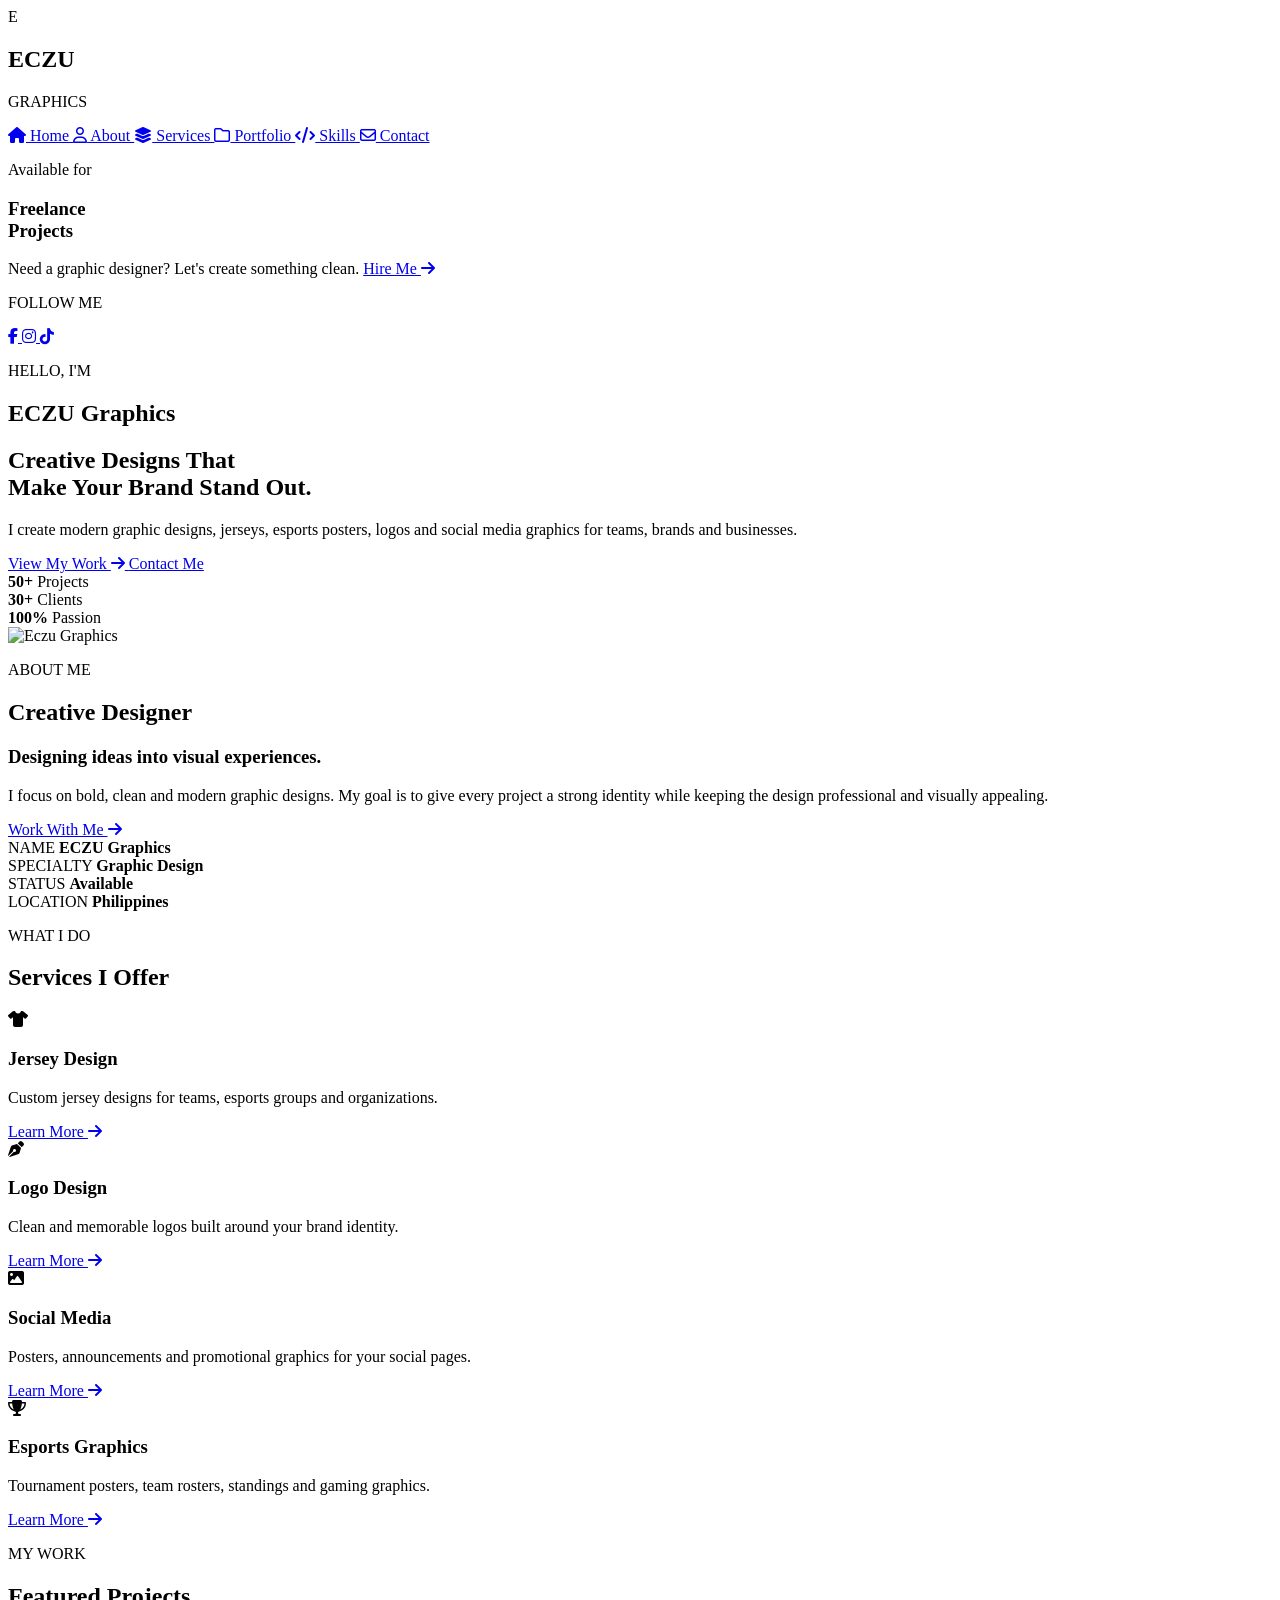
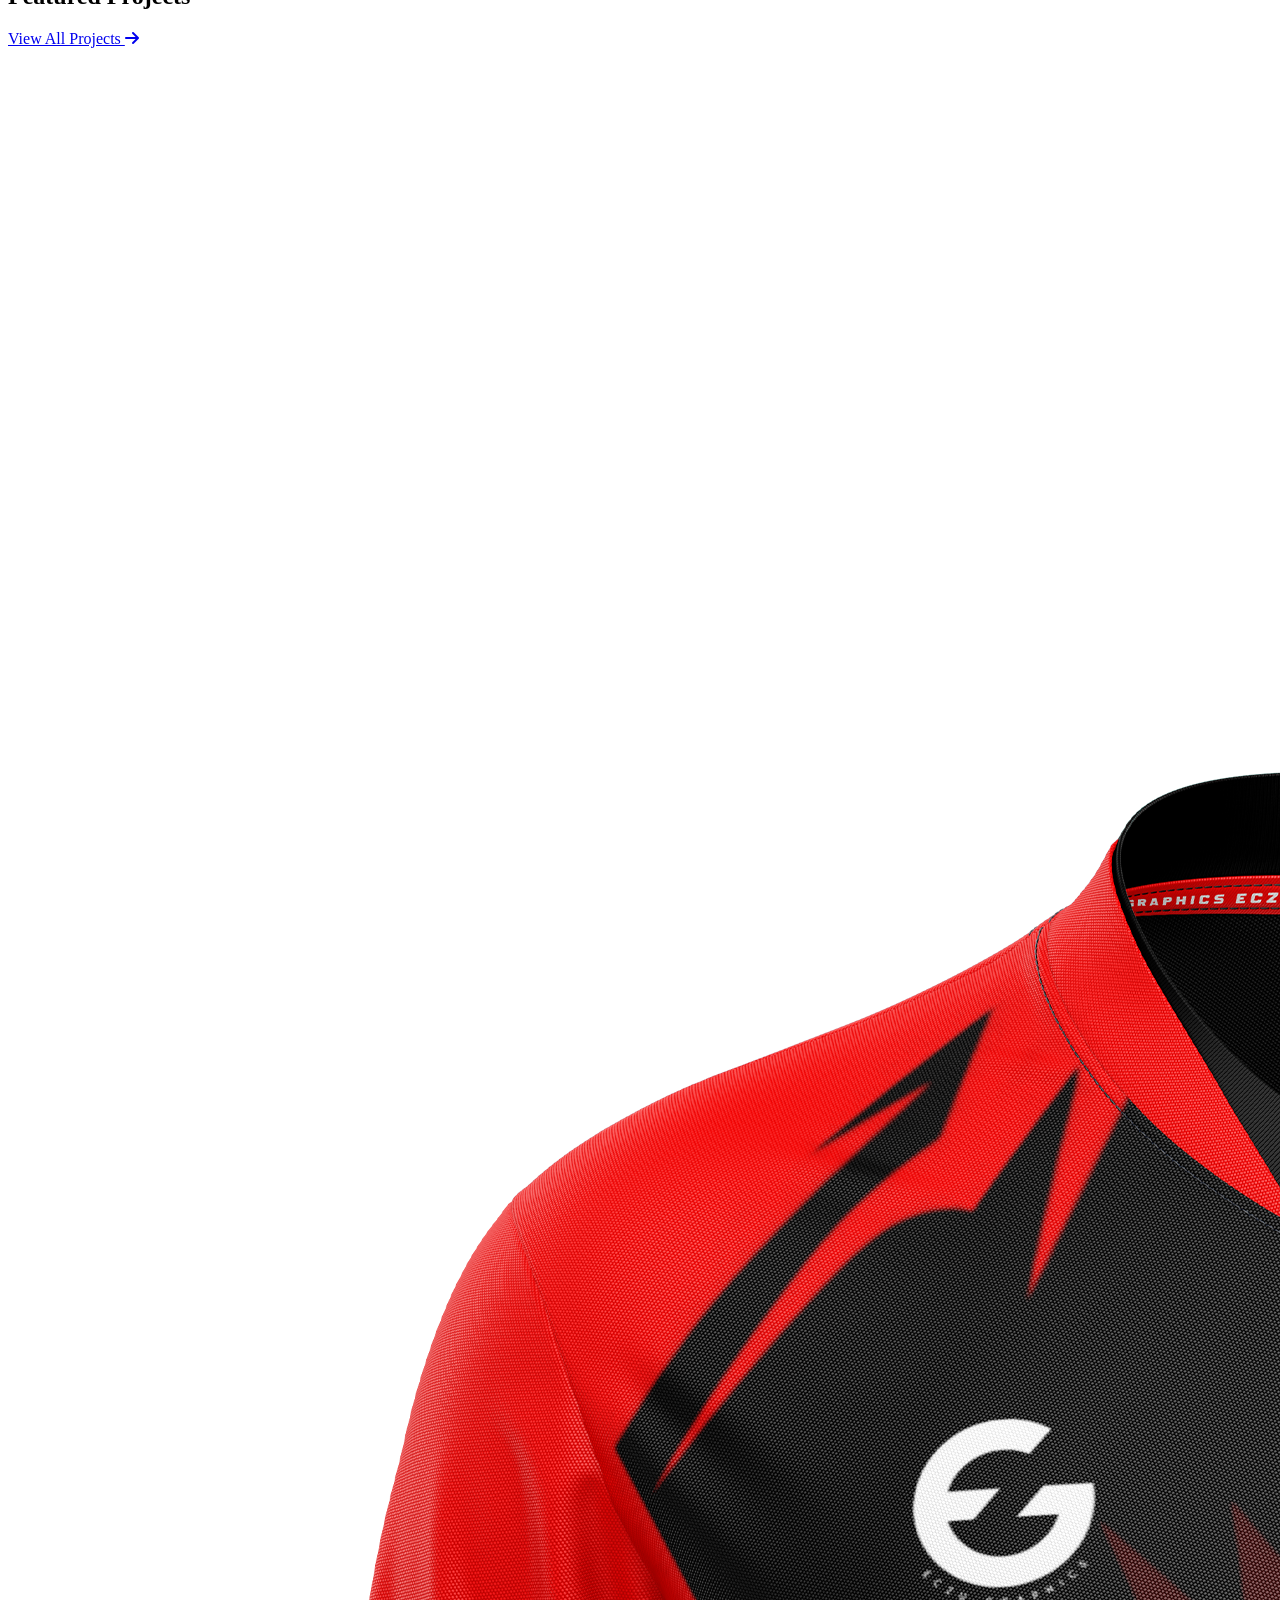
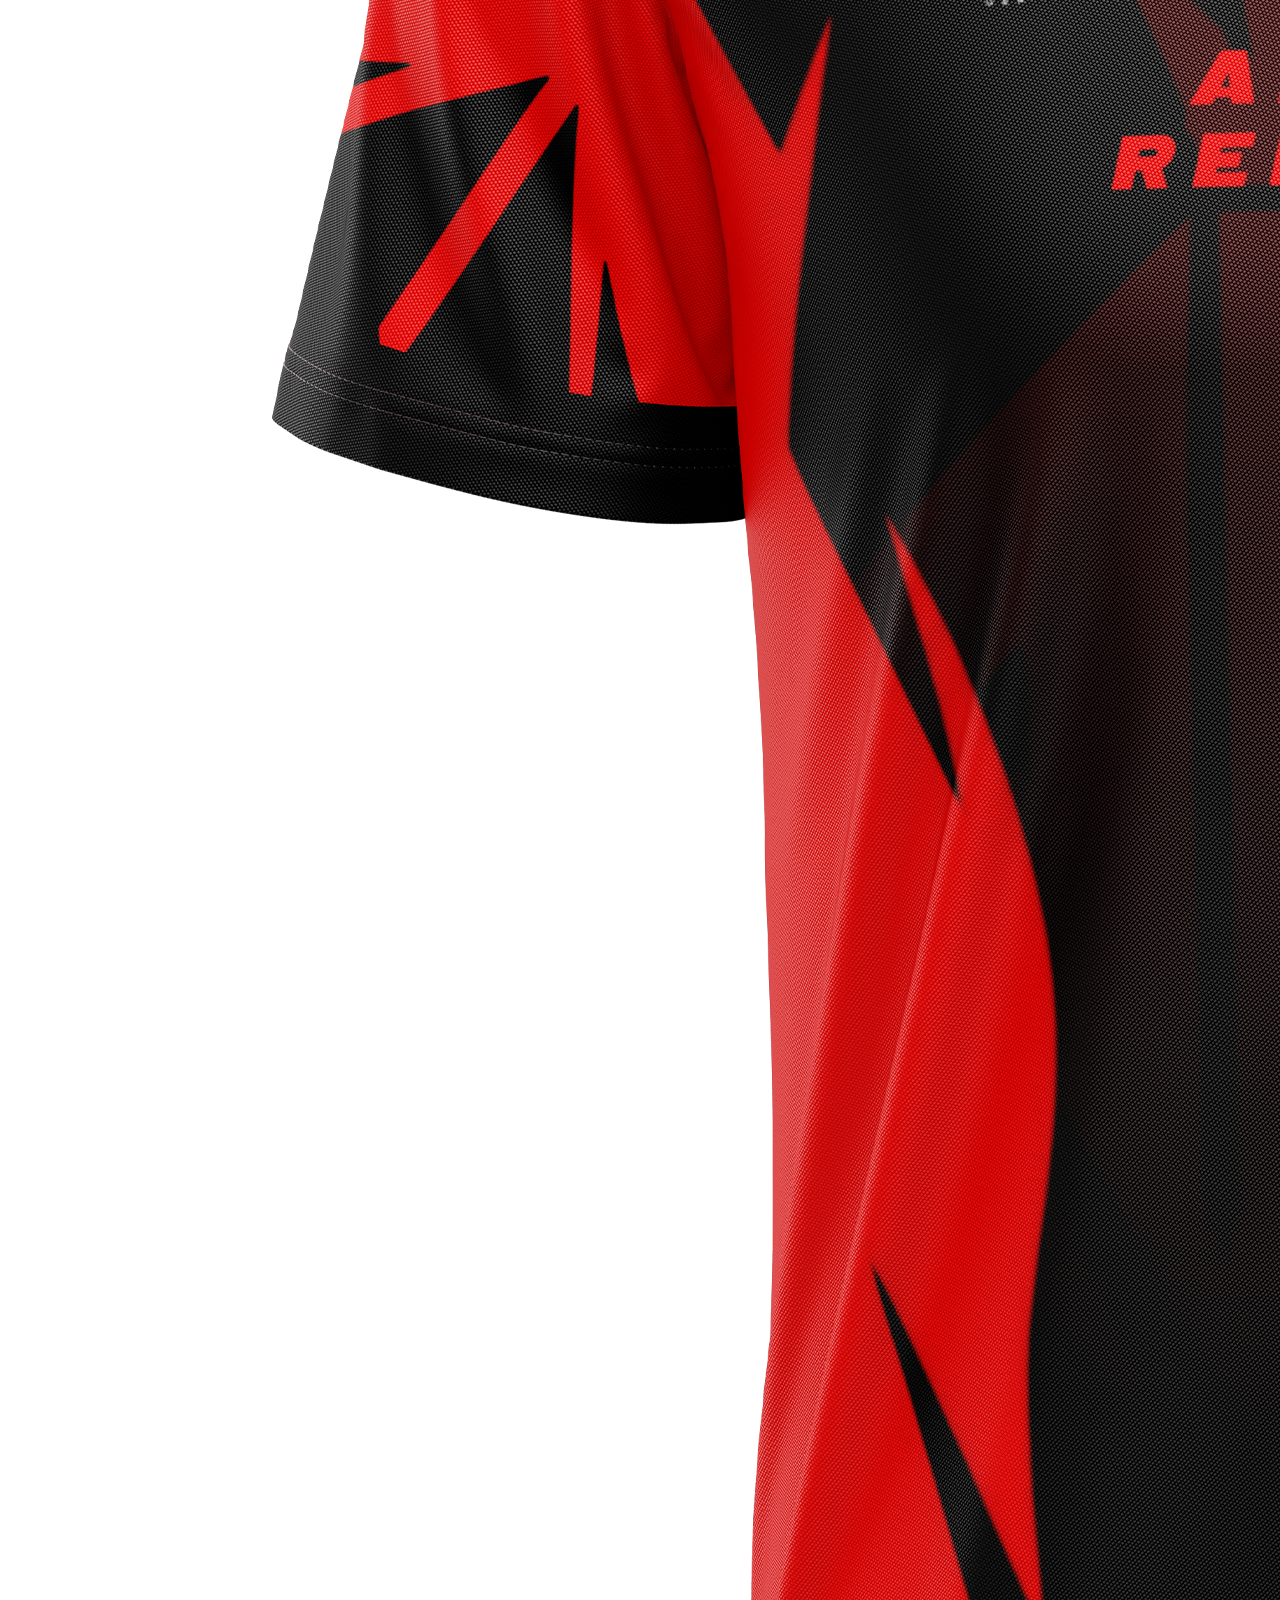
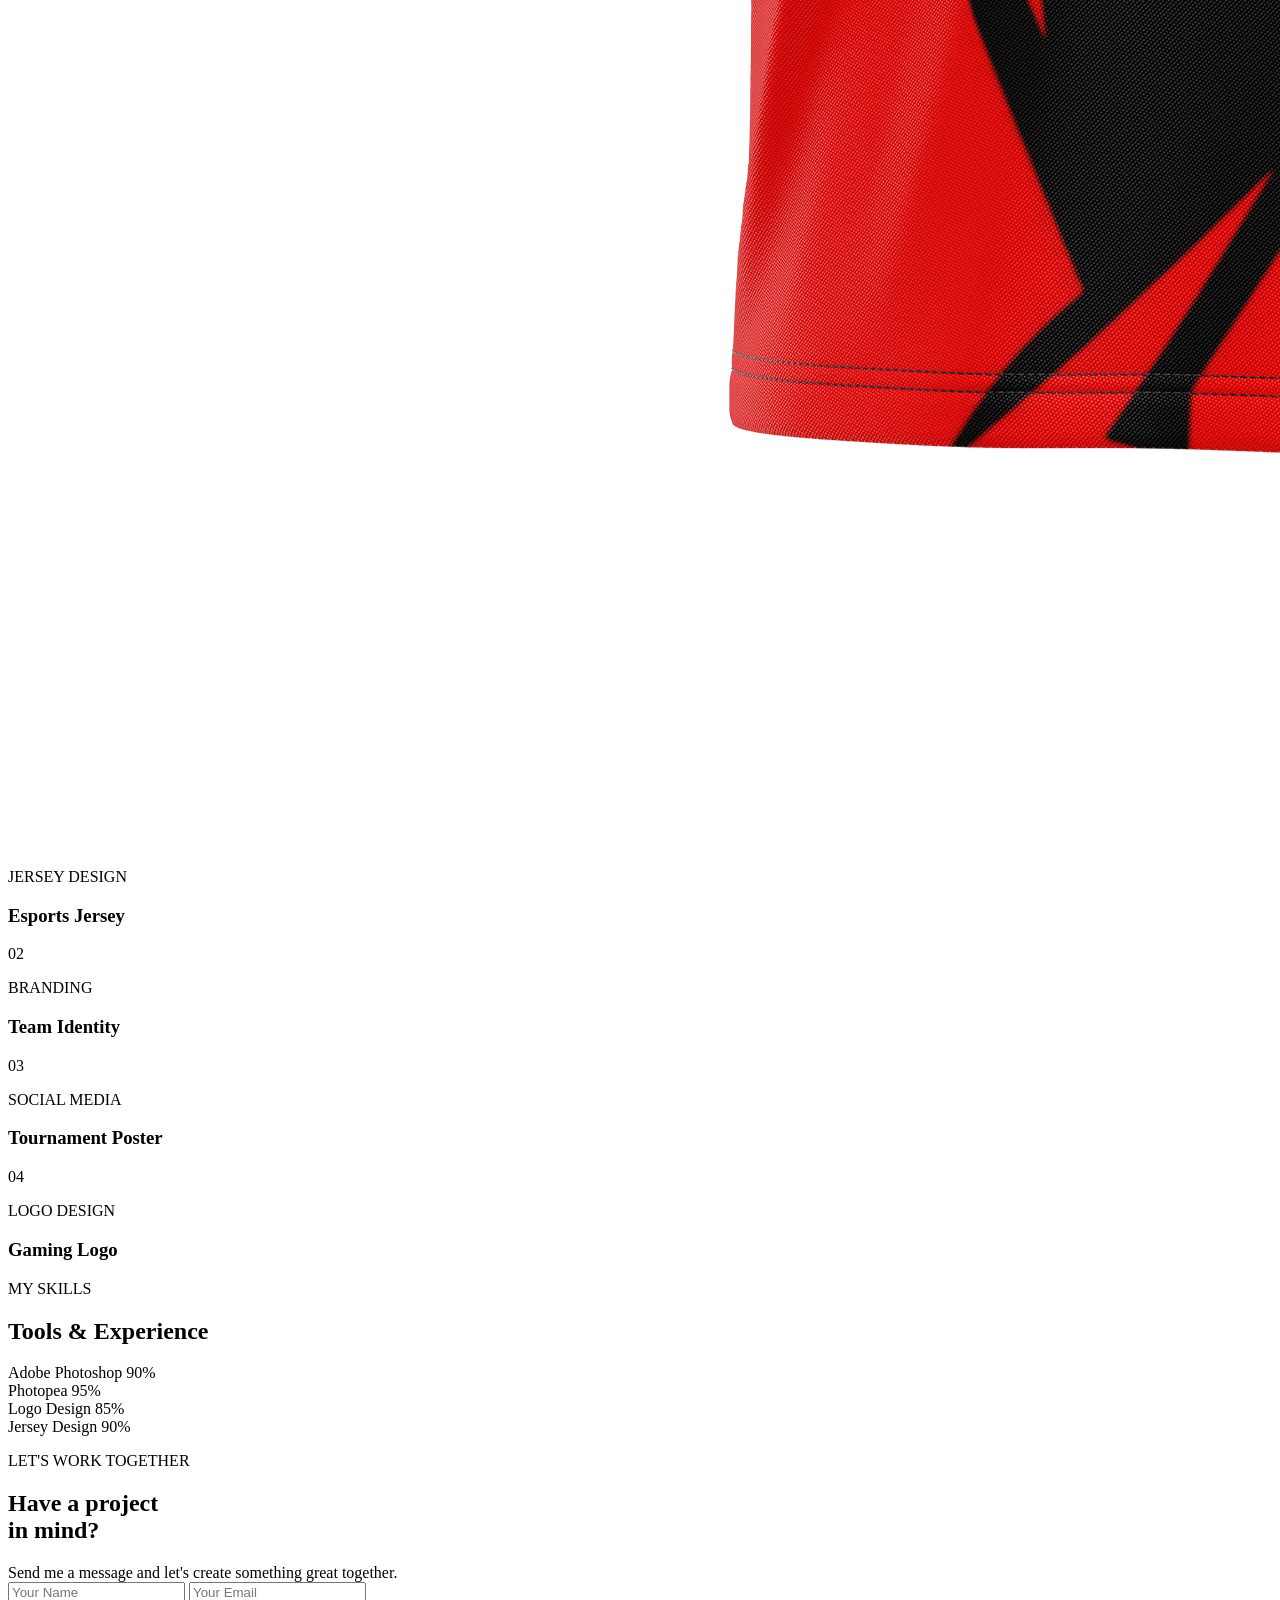
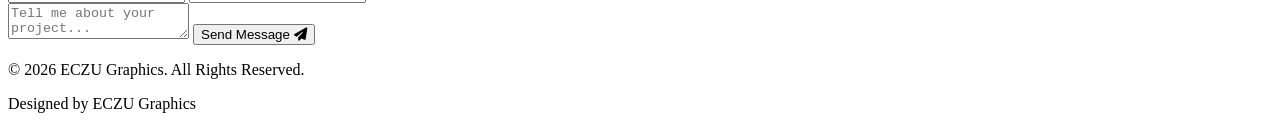
==== index.html @ 266ea614 "Add files via upload" ====
<!DOCTYPE html>
<html lang="en">
<head>
  <meta charset="UTF-8">
  <meta name="viewport" content="width=device-width, initial-scale=1.0">

  <title>ECZU Graphics | Portfolio</title>

  <link rel="stylesheet" href="style.css">

  <!-- Font Awesome Icons -->
  <link
    rel="stylesheet"
    href="https://cdnjs.cloudflare.com/ajax/libs/font-awesome/6.5.2/css/all.min.css"
  >
</head>

<body>

  <!-- SIDEBAR -->
  <aside class="sidebar">

    <div class="logo-area">
      <div class="logo-box">E</div>

      <div>
        <h2>ECZU</h2>
        <p>GRAPHICS</p>
      </div>
    </div>

    <nav>
      <a href="#home" class="active">
        <i class="fa-solid fa-house"></i>
        Home
      </a>

      <a href="#about">
        <i class="fa-regular fa-user"></i>
        About
      </a>

      <a href="#services">
        <i class="fa-solid fa-layer-group"></i>
        Services
      </a>

      <a href="#portfolio">
        <i class="fa-regular fa-folder"></i>
        Portfolio
      </a>

      <a href="#skills">
        <i class="fa-solid fa-code"></i>
        Skills
      </a>

      <a href="#contact">
        <i class="fa-regular fa-envelope"></i>
        Contact
      </a>
    </nav>

    <div class="hire-card">
      <p>Available for</p>

      <h3>
        Freelance<br>
        Projects
      </h3>

      <span>
        Need a graphic designer?
        Let's create something clean.
      </span>

      <a href="#contact" class="hire-btn">
        Hire Me
        <i class="fa-solid fa-arrow-right"></i>
      </a>
    </div>

    <div class="socials">
      <p>FOLLOW ME</p>

      <div>
        <a href="https://www.facebook.com/share/1GeFxTS1bp/" target="_blank" aria-label="Facebook">
            <i class="fa-brands fa-facebook-f"></i>
        </a>

        <a href="https://www.instagram.com/yezu.mitzu?igsi=MTQzZnFwMWlzMWsycQ==" target="_blank" aria-label="Instagram">
          <i class="fa-brands fa-instagram"></i>
        </a>

        <a href="https://www.tiktok.com/@eczu_graphics?_r=1&_t=ZS-99KpbpIRoJA" target="_blank" aria-label="Tiktok">
          <i class="fa-brands fa-tiktok"></i>
        </a>
      </div>
    </div>

  </aside>


  <!-- MAIN -->
  <main class="main">


    <!-- HERO -->
    <section class="hero" id="home">

      <div class="hero-content">

        <p class="small-title">
          HELLO, I'M
        </p>

        <h1>
          ECZU
          <span>Graphics</span>
        </h1>

        <h2>
          Creative Designs That
          <br>
          Make Your Brand
          <span>Stand Out.</span>
        </h2>

        <p class="hero-description">
          I create modern graphic designs, jerseys,
          esports posters, logos and social media
          graphics for teams, brands and businesses.
        </p>

        <div class="hero-buttons">

          <a href="#portfolio" class="primary-btn">
            View My Work
            <i class="fa-solid fa-arrow-right"></i>
          </a>

          <a href="#contact" class="outline-btn">
            Contact Me
          </a>

        </div>

        <div class="hero-stats">

          <div>
            <strong>50+</strong>
            <span>Projects</span>
          </div>

          <div>
            <strong>30+</strong>
            <span>Clients</span>
          </div>

          <div>
            <strong>100%</strong>
            <span>Passion</span>
          </div>

        </div>

      </div>


      <div class="hero-visual">

        <div class="circle circle-one"></div>
        <div class="circle circle-two"></div>

        <div class="designer-image">
            <img src="Eczu.png" alt="Eczu Graphics">
        </div><!--designer-image-->
      </div><!--hero-visual-->

          
        </div>

      </div>

    </section>


    <!-- ABOUT -->
    <section class="section" id="about">

      <div class="section-heading">
        <p>ABOUT ME</p>
        <h2>Creative Designer</h2>
      </div>

      <div class="about-grid">

        <div class="about-card">

          <h3>
            Designing ideas into
            <span>visual experiences.</span>
          </h3>

          <p>
            I focus on bold, clean and modern graphic
            designs. My goal is to give every project
            a strong identity while keeping the design
            professional and visually appealing.
          </p>

          <a href="#contact">
            Work With Me
            <i class="fa-solid fa-arrow-right"></i>
          </a>

        </div>

        <div class="about-info">

          <div>
            <span>NAME</span>
            <strong>ECZU Graphics</strong>
          </div>

          <div>
            <span>SPECIALTY</span>
            <strong>Graphic Design</strong>
          </div>

          <div>
            <span>STATUS</span>
            <strong>Available</strong>
          </div>

          <div>
            <span>LOCATION</span>
            <strong>Philippines</strong>
          </div>

        </div>

      </div>

    </section>


    <!-- SERVICES -->
    <section class="section" id="services">

      <div class="section-heading">
        <p>WHAT I DO</p>
        <h2>Services I Offer</h2>
      </div>

      <div class="service-grid">

        <div class="service-card">

          <div class="service-icon">
            <i class="fa-solid fa-shirt"></i>
          </div>

          <h3>Jersey Design</h3>

          <p>
            Custom jersey designs for teams,
            esports groups and organizations.
          </p>

          <a href="#">
            Learn More
            <i class="fa-solid fa-arrow-right"></i>
          </a>

        </div>


        <div class="service-card">

          <div class="service-icon">
            <i class="fa-solid fa-pen-nib"></i>
          </div>

          <h3>Logo Design</h3>

          <p>
            Clean and memorable logos built
            around your brand identity.
          </p>

          <a href="#">
            Learn More
            <i class="fa-solid fa-arrow-right"></i>
          </a>

        </div>


        <div class="service-card">

          <div class="service-icon">
            <i class="fa-solid fa-image"></i>
          </div>

          <h3>Social Media</h3>

          <p>
            Posters, announcements and promotional
            graphics for your social pages.
          </p>

          <a href="#">
            Learn More
            <i class="fa-solid fa-arrow-right"></i>
          </a>

        </div>


        <div class="service-card">

          <div class="service-icon">
            <i class="fa-solid fa-trophy"></i>
          </div>

          <h3>Esports Graphics</h3>

          <p>
            Tournament posters, team rosters,
            standings and gaming graphics.
          </p>

          <a href="#">
            Learn More
            <i class="fa-solid fa-arrow-right"></i>
          </a>

        </div>

      </div>

    </section>


    <!-- PORTFOLIO -->
    <section class="section" id="portfolio">

      <div class="portfolio-heading">

        <div class="section-heading">
          <p>MY WORK</p>
          <h2>Featured Projects</h2>
        </div>

        <a href="projects.html" class="view-all">
          View All Projects
          <i class="fa-solid fa-arrow-right"></i>
        </a>

      </div>


      <div class="portfolio-grid">

        <div class="project-card">

          <div class="project-image">
            <image src="ARK Jersey Layout.png" alt="Jersey Design">
          </div>

          <p>JERSEY DESIGN</p>
          <h3>Esports Jersey</h3>

        </div>


        <div class="project-card">

          <div class="project-image">
            <span>02</span>
          </div>

          <p>BRANDING</p>
          <h3>Team Identity</h3>

        </div>


        <div class="project-card">

          <div class="project-image">
            <span>03</span>
          </div>

          <p>SOCIAL MEDIA</p>
          <h3>Tournament Poster</h3>

        </div>


        <div class="project-card">

          <div class="project-image">
            <span>04</span>
          </div>

          <p>LOGO DESIGN</p>
          <h3>Gaming Logo</h3>

        </div>

      </div>

    </section>


    <!-- SKILLS -->
    <section class="section" id="skills">

      <div class="section-heading">
        <p>MY SKILLS</p>
        <h2>Tools & Experience</h2>
      </div>

      <div class="skills">

        <div class="skill">

          <div class="skill-name">
            <span>Adobe Photoshop</span>
            <span>90%</span>
          </div>

          <div class="bar">
            <div style="width:90%"></div>
          </div>

        </div>


        <div class="skill">

          <div class="skill-name">
            <span>Photopea</span>
            <span>95%</span>
          </div>

          <div class="bar">
            <div style="width:95%"></div>
          </div>

        </div>


        <div class="skill">

          <div class="skill-name">
            <span>Logo Design</span>
            <span>85%</span>
          </div>

          <div class="bar">
            <div style="width:85%"></div>
          </div>

        </div>


        <div class="skill">

          <div class="skill-name">
            <span>Jersey Design</span>
            <span>90%</span>
          </div>

          <div class="bar">
            <div style="width:90%"></div>
          </div>

        </div>

      </div>

    </section>


    <!-- CONTACT -->
    <section class="contact-section" id="contact">

      <div class="contact-text">

        <p>LET'S WORK TOGETHER</p>

        <h2>
          Have a project
          <br>
          in mind?
        </h2>

        <span>
          Send me a message and let's create
          something great together.
        </span>

      </div>


      <form class="contact-form">

        <div class="form-row">

          <input
            type="text"
            placeholder="Your Name"
            required
          >

          <input
            type="email"
            placeholder="Your Email"
            required
          >

        </div>

        <textarea
          placeholder="Tell me about your project..."
          required
        ></textarea>

        <button type="submit">
          Send Message
          <i class="fa-solid fa-paper-plane"></i>
        </button>

      </form>

    </section>


    <footer>

      <p>
        © 2026 ECZU Graphics. All Rights Reserved.
      </p>

      <p>
        Designed by ECZU Graphics
      </p>

    </footer>

  </main>


  <script src="script.js"></script>

</body>
</html>
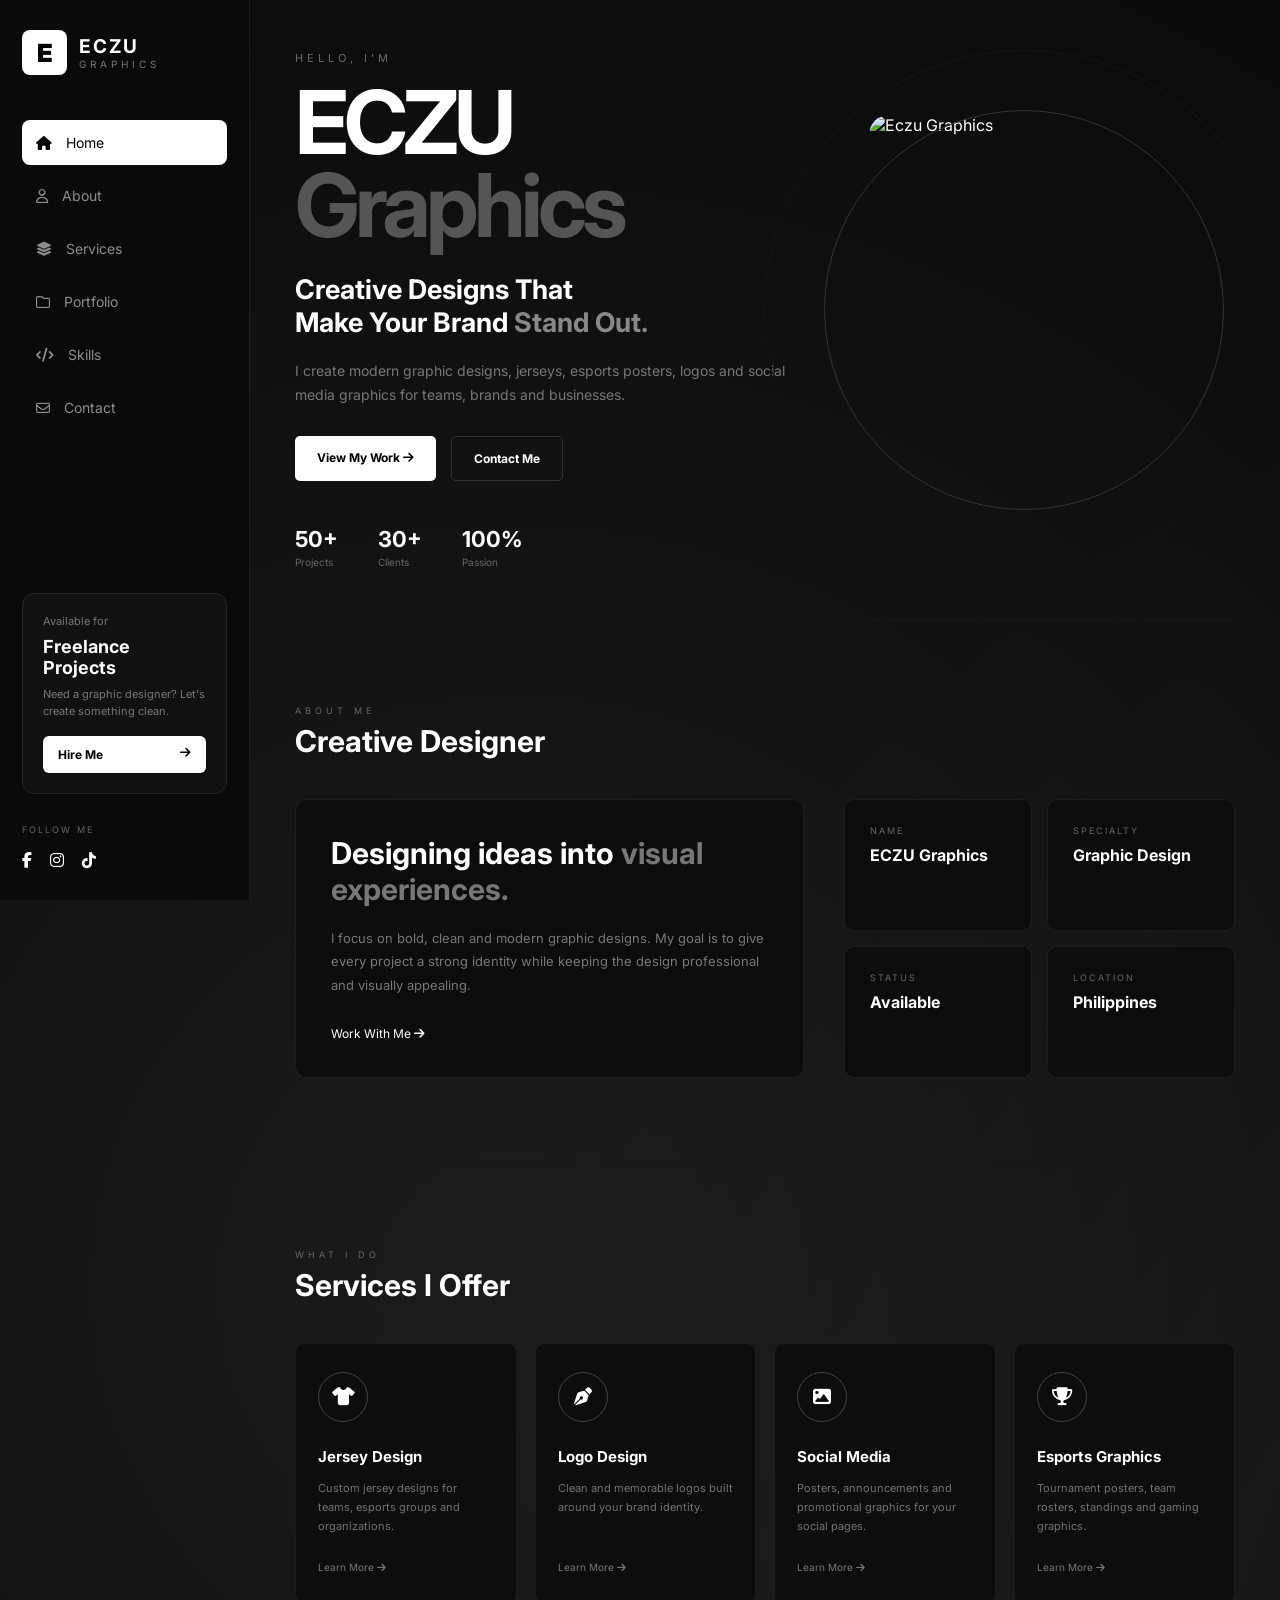
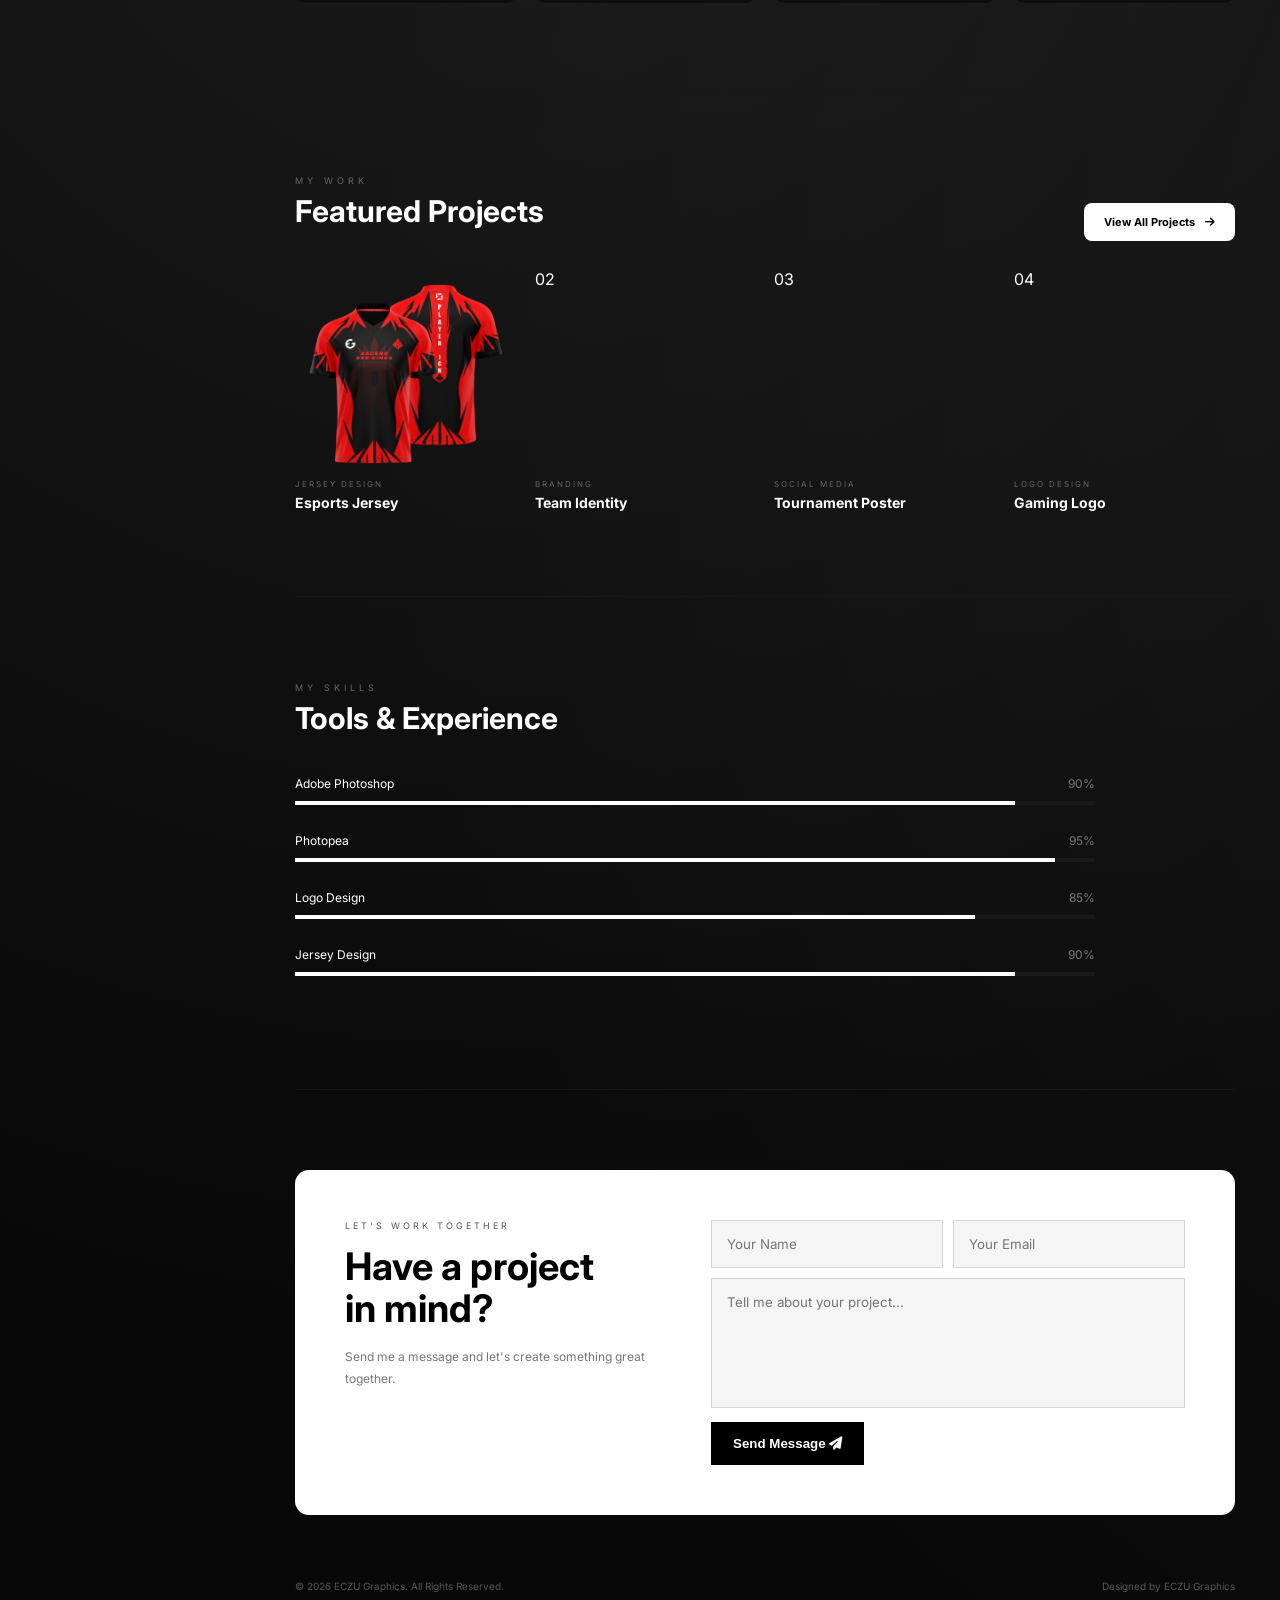
==== commit 4e24d423: "Add files via upload" ====
--- a/index.html
+++ b/index.html
@@ -6,7 +6,7 @@
 
   <title>ECZU Graphics | Portfolio</title>
 
-  <link rel="stylesheet" href="style.css">
+  <link rel="stylesheet" href="Style.css">
 
   <!-- Font Awesome Icons -->
   <link
--- a/Style.css
+++ b/Style.css
@@ -0,0 +1,1347 @@
+@import url('https://fonts.googleapis.com/css2?family=Inter:wght@400;500;600;700;800&display=swap');
+
+* {
+  margin: 0;
+  padding: 0;
+  box-sizing: border-box;
+}
+
+html {
+  scroll-behavior: smooth;
+}
+
+body {
+  background: #050505;
+  color: #ffffff;
+  font-family: "Inter", sans-serif;
+}
+
+
+/* =========================
+   SIDEBAR
+========================= */
+
+.sidebar {
+  position: fixed;
+  top: 0;
+  left: 0;
+
+  width: 250px;
+  height: 100vh;
+
+  padding: 30px 22px;
+
+  background: #0a0a0a;
+
+  border-right: 1px solid #1c1c1c;
+
+  display: flex;
+  flex-direction: column;
+
+  z-index: 100;
+}
+
+
+.logo-area {
+  display: flex;
+  align-items: center;
+  gap: 12px;
+
+  margin-bottom: 45px;
+}
+
+
+.logo-box {
+  width: 45px;
+  height: 45px;
+
+  background: white;
+  color: black;
+
+  display: flex;
+  align-items: center;
+  justify-content: center;
+
+  font-size: 25px;
+  font-weight: 900;
+
+  border-radius: 8px;
+}
+
+
+.logo-area h2 {
+  font-size: 19px;
+  letter-spacing: 2px;
+}
+
+
+.logo-area p {
+  color: #777;
+  font-size: 10px;
+  letter-spacing: 4px;
+}
+
+
+nav {
+  display: flex;
+  flex-direction: column;
+  gap: 8px;
+}
+
+
+nav a {
+  text-decoration: none;
+
+  color: #8d8d8d;
+
+  padding: 14px;
+
+  border-radius: 8px;
+
+  display: flex;
+  align-items: center;
+  gap: 14px;
+
+  font-size: 14px;
+
+  transition: 0.3s;
+}
+
+
+nav a:hover,
+nav a.active {
+  background: #ffffff;
+  color: #000000;
+}
+
+
+.hire-card {
+  margin-top: auto;
+
+  padding: 20px;
+
+  background: #111111;
+
+  border: 1px solid #252525;
+  border-radius: 12px;
+}
+
+
+.hire-card p {
+  color: #777;
+  font-size: 11px;
+}
+
+
+.hire-card h3 {
+  margin: 8px 0;
+
+  font-size: 18px;
+}
+
+
+.hire-card span {
+  display: block;
+
+  color: #777;
+
+  font-size: 11px;
+  line-height: 1.6;
+
+  margin-bottom: 15px;
+}
+
+
+.hire-btn {
+  background: white;
+  color: black;
+
+  text-decoration: none;
+
+  padding: 11px 15px;
+
+  display: flex;
+  justify-content: space-between;
+
+  border-radius: 6px;
+
+  font-size: 12px;
+  font-weight: bold;
+}
+
+
+.socials {
+  margin-top: 30px;
+}
+
+
+.socials p {
+  color: #666;
+
+  font-size: 9px;
+  letter-spacing: 2px;
+
+  margin-bottom: 15px;
+}
+
+
+.socials div {
+  display: flex;
+  gap: 18px;
+}
+
+
+.socials a {
+  color: white;
+}
+
+
+/* =========================
+   MAIN
+========================= */
+
+.main {
+  margin-left: 250px;
+
+  padding: 0 45px;
+}
+
+
+/* =========================
+   TOP NAV
+========================= */
+
+.top-nav {
+  height: 80px;
+
+  display: flex;
+  align-items: center;
+  justify-content: flex-end;
+
+  border-bottom: 1px solid #171717;
+
+  position: sticky;
+  top: 0;
+
+  background: rgba(5, 5, 5, 0.9);
+
+  backdrop-filter: blur(12px);
+
+  z-index: 90;
+}
+
+
+.nav-links {
+  display: flex;
+  gap: 32px;
+
+  margin-right: 40px;
+}
+
+
+.nav-links a {
+  text-decoration: none;
+
+  color: #aaa;
+
+  font-size: 12px;
+
+  transition: 0.3s;
+}
+
+
+.nav-links a:hover {
+  color: white;
+}
+
+
+.talk-btn {
+  text-decoration: none;
+
+  background: white;
+  color: black;
+
+  padding: 12px 18px;
+
+  font-size: 12px;
+  font-weight: 700;
+
+  border-radius: 6px;
+}
+
+
+.mobile-logo {
+  display: none;
+}
+
+
+/* =========================
+   HERO
+========================= */
+
+.hero {
+  min-height: 620px;
+
+  display: grid;
+  grid-template-columns: 1.1fr 0.9fr;
+
+  align-items: center;
+
+  border-bottom: 1px solid #171717;
+
+  position: relative;
+  overflow: hidden;
+}
+
+
+.small-title {
+  font-size: 11px;
+
+  letter-spacing: 4px;
+
+  color: #696969;
+
+  margin-bottom: 16px;
+}
+
+
+.hero h1 {
+  font-size: clamp(50px, 7vw, 88px);
+
+  line-height: 0.95;
+
+  letter-spacing: -5px;
+}
+
+
+.hero h1 span {
+  color: #555;
+}
+
+
+.hero h2 {
+  font-size: 27px;
+
+  margin-top: 25px;
+
+  max-width: 600px;
+}
+
+
+.hero h2 span {
+  color: #888;
+}
+
+
+.hero-description {
+  color: #777;
+
+  max-width: 500px;
+
+  line-height: 1.7;
+
+  margin-top: 20px;
+
+  font-size: 14px;
+}
+
+
+.hero-buttons {
+  display: flex;
+  gap: 15px;
+
+  margin-top: 30px;
+}
+
+
+.primary-btn,
+.outline-btn {
+  text-decoration: none;
+
+  padding: 14px 22px;
+
+  border-radius: 5px;
+
+  font-size: 12px;
+  font-weight: 700;
+}
+
+
+.primary-btn {
+  background: white;
+  color: black;
+}
+
+
+.outline-btn {
+  color: white;
+
+  border: 1px solid #333;
+}
+
+
+.hero-stats {
+  display: flex;
+
+  margin-top: 45px;
+
+  gap: 40px;
+}
+
+
+.hero-stats div {
+  display: flex;
+  flex-direction: column;
+}
+
+
+.hero-stats strong {
+  font-size: 22px;
+}
+
+
+.hero-stats span {
+  color: #666;
+
+  font-size: 10px;
+
+  margin-top: 4px;
+}
+
+
+/* HERO VISUAL */
+
+.hero-visual {
+  height: 100%;
+
+  position: relative;
+
+  display: flex;
+  align-items: center;
+  justify-content: center;
+}
+
+
+.designer-card {
+  position: relative;
+
+  width: 310px;
+  height: 390px;
+
+  background: linear-gradient(
+    145deg,
+    #191919,
+    #080808
+  );
+
+  border: 1px solid #292929;
+
+  border-radius: 20px;
+
+  display: flex;
+  flex-direction: column;
+
+  justify-content: center;
+  align-items: center;
+
+  transform: rotate(5deg);
+
+  box-shadow:
+    0 30px 80px rgba(0,0,0,.8);
+
+  z-index: 2;
+}
+
+
+.initial {
+  font-size: 130px;
+
+  font-weight: 900;
+
+  line-height: 1;
+
+  color: transparent;
+
+  -webkit-text-stroke: 2px white;
+}
+
+
+.designer-card p {
+  color: #777;
+
+  letter-spacing: 7px;
+
+  font-size: 10px;
+}
+
+
+.designer-card h3 {
+  font-size: 28px;
+
+  letter-spacing: 4px;
+
+  margin-top: 8px;
+}
+
+
+.circle {
+  position: absolute;
+
+  border-radius: 50%;
+
+  border: 1px solid #333;
+}
+
+
+.circle-one {
+  width: 400px;
+  height: 400px;
+}
+
+
+.circle-two {
+  width: 520px;
+  height: 520px;
+
+  border-color: #151515;
+}
+
+
+/* =========================
+   SECTIONS
+========================= */
+
+.section {
+  padding: 85px 0;
+
+  border-bottom: 1px solid #171717;
+}
+
+
+.section-heading {
+  margin-bottom: 40px;
+}
+
+
+.section-heading p {
+  color: #666;
+
+  font-size: 9px;
+  letter-spacing: 4px;
+
+  margin-bottom: 7px;
+}
+
+
+.section-heading h2 {
+  font-size: 30px;
+}
+
+
+/* =========================
+   ABOUT
+========================= */
+
+.about-grid {
+  display: grid;
+
+  grid-template-columns: 1.3fr 1fr;
+
+  gap: 40px;
+}
+
+
+.about-card {
+  padding: 35px;
+
+  background: #0c0c0c;
+
+  border: 1px solid #1d1d1d;
+
+  border-radius: 12px;
+}
+
+
+.about-card h3 {
+  font-size: 30px;
+
+  margin-bottom: 20px;
+}
+
+
+.about-card h3 span {
+  color: #777;
+}
+
+
+.about-card p {
+  color: #777;
+
+  line-height: 1.8;
+
+  font-size: 13px;
+
+  margin-bottom: 25px;
+}
+
+
+.about-card a {
+  color: white;
+
+  text-decoration: none;
+
+  font-size: 12px;
+}
+
+
+.about-info {
+  display: grid;
+
+  grid-template-columns: 1fr 1fr;
+
+  gap: 15px;
+}
+
+
+.about-info div {
+  background: #0c0c0c;
+
+  border: 1px solid #1d1d1d;
+
+  padding: 25px;
+
+  border-radius: 10px;
+
+  display: flex;
+  flex-direction: column;
+}
+
+
+.about-info span {
+  color: #666;
+
+  font-size: 9px;
+
+  letter-spacing: 2px;
+
+  margin-bottom: 9px;
+}
+
+
+/* =========================
+   SERVICES
+========================= */
+
+.service-grid {
+  display: grid;
+
+  grid-template-columns: repeat(4, 1fr);
+
+  gap: 18px;
+}
+
+
+.service-card {
+  padding: 28px 22px;
+
+  background: #0d0d0d;
+
+  border: 1px solid #1b1b1b;
+
+  border-radius: 10px;
+
+  transition: 0.35s;
+}
+
+
+.service-card:hover {
+  transform: translateY(-8px);
+
+  background: white;
+  color: black;
+}
+
+
+.service-icon {
+  width: 50px;
+  height: 50px;
+
+  border: 1px solid #444;
+
+  border-radius: 50%;
+
+  display: flex;
+  align-items: center;
+  justify-content: center;
+
+  margin-bottom: 25px;
+
+  font-size: 18px;
+}
+
+
+.service-card h3 {
+  font-size: 15px;
+
+  margin-bottom: 13px;
+}
+
+
+.service-card p {
+  color: #737373;
+
+  font-size: 11px;
+
+  line-height: 1.7;
+
+  min-height: 76px;
+}
+
+
+.service-card a {
+  color: #777;
+
+  text-decoration: none;
+
+  font-size: 10px;
+}
+
+
+/* =========================
+   PORTFOLIO
+========================= */
+
+.portfolio-heading {
+  display: flex;
+
+  justify-content: space-between;
+  align-items: center;
+}
+
+
+.view-all {
+  color: #aaa;
+
+  text-decoration: none;
+
+  font-size: 11px;
+}
+
+
+.portfolio-grid {
+  display: grid;
+
+  grid-template-columns: repeat(4, 1fr);
+
+  gap: 18px;
+}
+
+
+.project-image {
+  width: 100%;
+  height: 210px;
+overflow: hidden;
+border-radius: 10px;
+}
+.project-image img{
+    width: 100%;
+    height: 100%;
+    object-fit: cover;
+    display: block;
+}
+  background:
+    linear-gradient(
+      135deg,
+      #1c1c1c,
+      #070707
+    );
+
+  border: 1px solid #242424;
+
+  border-radius: 10px;
+
+  margin-bottom: 15px;
+
+  display: flex;
+  align-items: center;
+  justify-content: center;
+
+  overflow: hidden;
+}
+
+
+.project-image span {
+  font-size: 70px;
+
+  color: #111;
+
+  -webkit-text-stroke: 1px #777;
+
+  font-weight: 900;
+
+  transition: 0.4s;
+}
+
+
+.project-card:hover .project-image span {
+  transform: scale(1.2);
+  color: white;
+}
+
+
+.project-card p {
+  color: #666;
+
+  font-size: 8px;
+
+  letter-spacing: 2px;
+}
+
+
+.project-card h3 {
+  margin-top: 5px;
+
+  font-size: 14px;
+}
+
+
+/* =========================
+   SKILLS
+========================= */
+
+.skills {
+  max-width: 800px;
+}
+
+
+.skill {
+  margin-bottom: 28px;
+}
+
+
+.skill-name {
+  display: flex;
+
+  justify-content: space-between;
+
+  font-size: 12px;
+
+  margin-bottom: 10px;
+}
+
+
+.skill-name span:last-child {
+  color: #777;
+}
+
+
+.bar {
+  height: 4px;
+
+  background: #191919;
+}
+
+
+.bar div {
+  height: 100%;
+
+  background: white;
+}
+
+
+/* =========================
+   CONTACT
+========================= */
+
+.contact-section {
+  margin: 80px 0 40px;
+
+  background: white;
+
+  color: black;
+
+  border-radius: 14px;
+
+  padding: 50px;
+
+  display: grid;
+
+  grid-template-columns: 0.8fr 1.2fr;
+
+  gap: 50px;
+}
+
+
+.contact-text p {
+  font-size: 9px;
+
+  letter-spacing: 3px;
+
+  color: #555;
+
+  margin-bottom: 15px;
+}
+
+
+.contact-text h2 {
+  font-size: 38px;
+
+  line-height: 1.1;
+
+  margin-bottom: 15px;
+}
+
+
+.contact-text span {
+  color: #777;
+
+  font-size: 12px;
+
+  line-height: 1.7;
+}
+
+
+.form-row {
+  display: grid;
+
+  grid-template-columns: 1fr 1fr;
+
+  gap: 10px;
+}
+
+
+.contact-form input,
+.contact-form textarea {
+  width: 100%;
+
+  border: 1px solid #d5d5d5;
+
+  background: #f5f5f5;
+
+  padding: 15px;
+
+  outline: none;
+
+  font-family: inherit;
+}
+
+
+.contact-form textarea {
+  height: 130px;
+
+  margin-top: 10px;
+
+  resize: none;
+}
+
+
+.contact-form button {
+  border: none;
+
+  background: black;
+  color: white;
+
+  padding: 14px 22px;
+
+  margin-top: 10px;
+
+  cursor: pointer;
+
+  font-weight: 700;
+}
+
+
+/* =========================
+   FOOTER
+========================= */
+
+footer {
+  padding: 25px 0;
+
+  display: flex;
+
+  justify-content: space-between;
+
+  color: #555;
+
+  font-size: 10px;
+}
+
+
+/* =========================
+   RESPONSIVE
+========================= */
+
+@media (max-width: 1100px) {
+
+  .service-grid,
+  .portfolio-grid {
+    grid-template-columns: repeat(2, 1fr);
+  }
+
+  .hero {
+    grid-template-columns: 1fr;
+    padding: 70px 0;
+  }
+
+  .hero-visual {
+    min-height: 480px;
+  }
+
+}
+
+
+@media (max-width: 800px) {
+
+  .sidebar {
+    display: none;
+  }
+
+  .main {
+    margin-left: 0;
+    padding: 0 20px;
+  }
+
+  .top-nav {
+    justify-content: space-between;
+  }
+
+  .mobile-logo {
+    display: block;
+
+    font-size: 13px;
+    font-weight: 800;
+  }
+
+  .nav-links {
+    display: none;
+  }
+
+  .hero h1 {
+    letter-spacing: -3px;
+  }
+
+  .about-grid,
+  .contact-section {
+    grid-template-columns: 1fr;
+  }
+
+}
+
+
+@media (max-width: 550px) {
+
+  .service-grid,
+  .portfolio-grid,
+  .about-info {
+    grid-template-columns: 1fr;
+  }
+
+  .form-row {
+    grid-template-columns: 1fr;
+  }
+
+  .hero-stats {
+    gap: 20px;
+  }
+
+  .designer-card {
+    width: 260px;
+    height: 330px;
+  }
+
+  .contact-section {
+    padding: 30px 20px;
+  }
+
+  footer {
+    flex-direction: column;
+
+    gap: 8px;
+  }
+
+}
+
+/* IMAGE SA HERO */
+
+.designer-image {
+    width: 310px;
+    height: 390px;
+    overflow: hidden;
+    border-radius: 20px;
+}
+
+.designer-image img {
+    width: 100%;
+    height: 100%;
+    object-fit: cover;
+    display: block;
+}
+
+/* =========================
+   ALL PROJECTS PAGE
+========================= */
+
+.all-projects {
+    min-height: 100vh;
+    background: transparent;
+    color: white;
+    padding: 60px 6%;
+}
+
+.projects-header {
+    margin-bottom: 50px;
+}
+
+.back-btn {
+    display: inline-block;
+    color: #aaa;
+    text-decoration: none;
+    margin-bottom: 40px;
+}
+
+.back-btn:hover {
+    color: white;
+}
+
+.projects-header > p:first-of-type {
+    font-size: 12px;
+    letter-spacing: 5px;
+    color: #888;
+}
+
+.projects-header h1 {
+    font-size: 55px;
+    margin: 10px 0;
+}
+
+.projects-description {
+    color: #999;
+}
+
+/* GALLERY */
+
+.all-projects-grid {
+    display: grid;
+    grid-template-columns: repeat(3, 1fr);
+    gap: 25px;
+}
+
+.gallery-card {
+    background: #111;
+    border: 1px solid #292929;
+    border-radius: 15px;
+    overflow: hidden;
+    padding-bottom: 20px;
+    transition: 0.3s;
+}
+
+.gallery-card:hover {
+    transform: translateY(-5px);
+    border-color: #777;
+}
+
+.gallery-card img {
+    width: 100%;
+    height: 300px;
+    object-fit: contain;
+    background: #0c0c0c;
+    display: block;
+}
+
+.gallery-card p {
+    font-size: 11px;
+    letter-spacing: 3px;
+    color: #888;
+    margin: 20px 20px 5px;
+}
+
+.gallery-card h3 {
+    margin: 0 20px;
+    font-size: 20px;
+}
+
+/* MOBILE */
+
+@media (max-width: 900px) {
+    .all-projects-grid {
+        grid-template-columns: repeat(2, 1fr);
+    }
+}
+
+@media (max-width: 550px) {
+    .all-projects {
+        padding: 35px 20px;
+    }
+
+    .all-projects-grid {
+        grid-template-columns: 1fr;
+    }
+
+    .projects-header h1 {
+        font-size: 38px;
+    }
+}
+
+/* IMAGE POPUP */
+
+.gallery-card img {
+    cursor: pointer;
+}
+
+.image-modal {
+    display: none;
+    position: fixed;
+    z-index: 9999;
+    top: 0;
+    left: 0;
+    width: 100%;
+    height: 100%;
+
+    background: rgba(0, 0, 0, 0.92);
+
+    align-items: center;
+    justify-content: center;
+}
+
+.image-modal.active {
+    display: flex;
+}
+
+.image-modal img {
+    max-width: 90%;
+    max-height: 90vh;
+    object-fit: contain;
+    border-radius: 10px;
+}
+
+.close-modal {
+    position: absolute;
+    top: 20px;
+    right: 35px;
+    color: white;
+    font-size: 45px;
+    cursor: pointer;
+}
+
+.modal-prev,
+.modal-next {
+    position: absolute;
+    top: 50%;
+    transform: translateY(-50%);
+
+    background: rgba(255, 255, 255, 0.12);
+    color: white;
+
+    border: 1px solid #555;
+    border-radius: 50%;
+
+    width: 50px;
+    height: 50px;
+
+    font-size: 25px;
+    cursor: pointer;
+}
+
+.modal-prev {
+    left: 30px;
+}
+
+.modal-next {
+    right: 30px;
+}
+
+.modal-prev:hover,
+.modal-next:hover {
+    background: white;
+    color: black;
+}
+
+/* FILTER BUTTONS */
+
+.filter-buttons {
+    display: flex;
+    flex-wrap: wrap;
+    gap: 12px;
+    margin-top: 30px;
+    margin-bottom: 35px;
+}
+
+.filter-btn {
+    background: transparent;
+    color: #aaa;
+
+    border: 1px solid #333;
+    border-radius: 30px;
+
+    padding: 10px 18px;
+
+    font-size: 12px;
+    font-weight: 600;
+    letter-spacing: 1px;
+
+    cursor: pointer;
+    transition: 0.3s ease;
+}
+
+.filter-btn:hover {
+    color: white;
+    border-color: white;
+}
+
+.filter-btn.active {
+    background: white;
+    color: black;
+    border-color: white;
+}
+
+/* VIEW ALL PROJECTS BUTTON */
+
+.view-all {
+    display: inline-flex;
+    align-items: center;
+    gap: 10px;
+
+    background: white;
+    color: black;
+
+    padding: 12px 20px;
+    border-radius: 8px;
+
+    font-weight: 700;
+    text-decoration: none;
+
+    transition: 0.3s ease;
+}
+
+.view-all:hover {
+    background: #d9d9d9;
+    transform: translateY(-3px);
+}
+
+/* LIVE ANIMATED BACKGROUND */
+
+body {
+    background:
+        radial-gradient(circle at 20% 20%, rgba(255,255,255,0.08), transparent 30%),
+        radial-gradient(circle at 80% 30%, rgba(255,255,255,0.05), transparent 35%),
+        radial-gradient(circle at 50% 80%, rgba(255,255,255,0.04), transparent 30%),
+        #080808;
+
+    background-size: 200% 200%;
+    animation: liveBackground 12s ease-in-out infinite;
+}
+
+@keyframes liveBackground {
+    0% {
+        background-position: 0% 0%;
+    }
+
+    50% {
+        background-position: 100% 100%;
+    }
+
+    100% {
+        background-position: 0% 0%;
+    }
+}
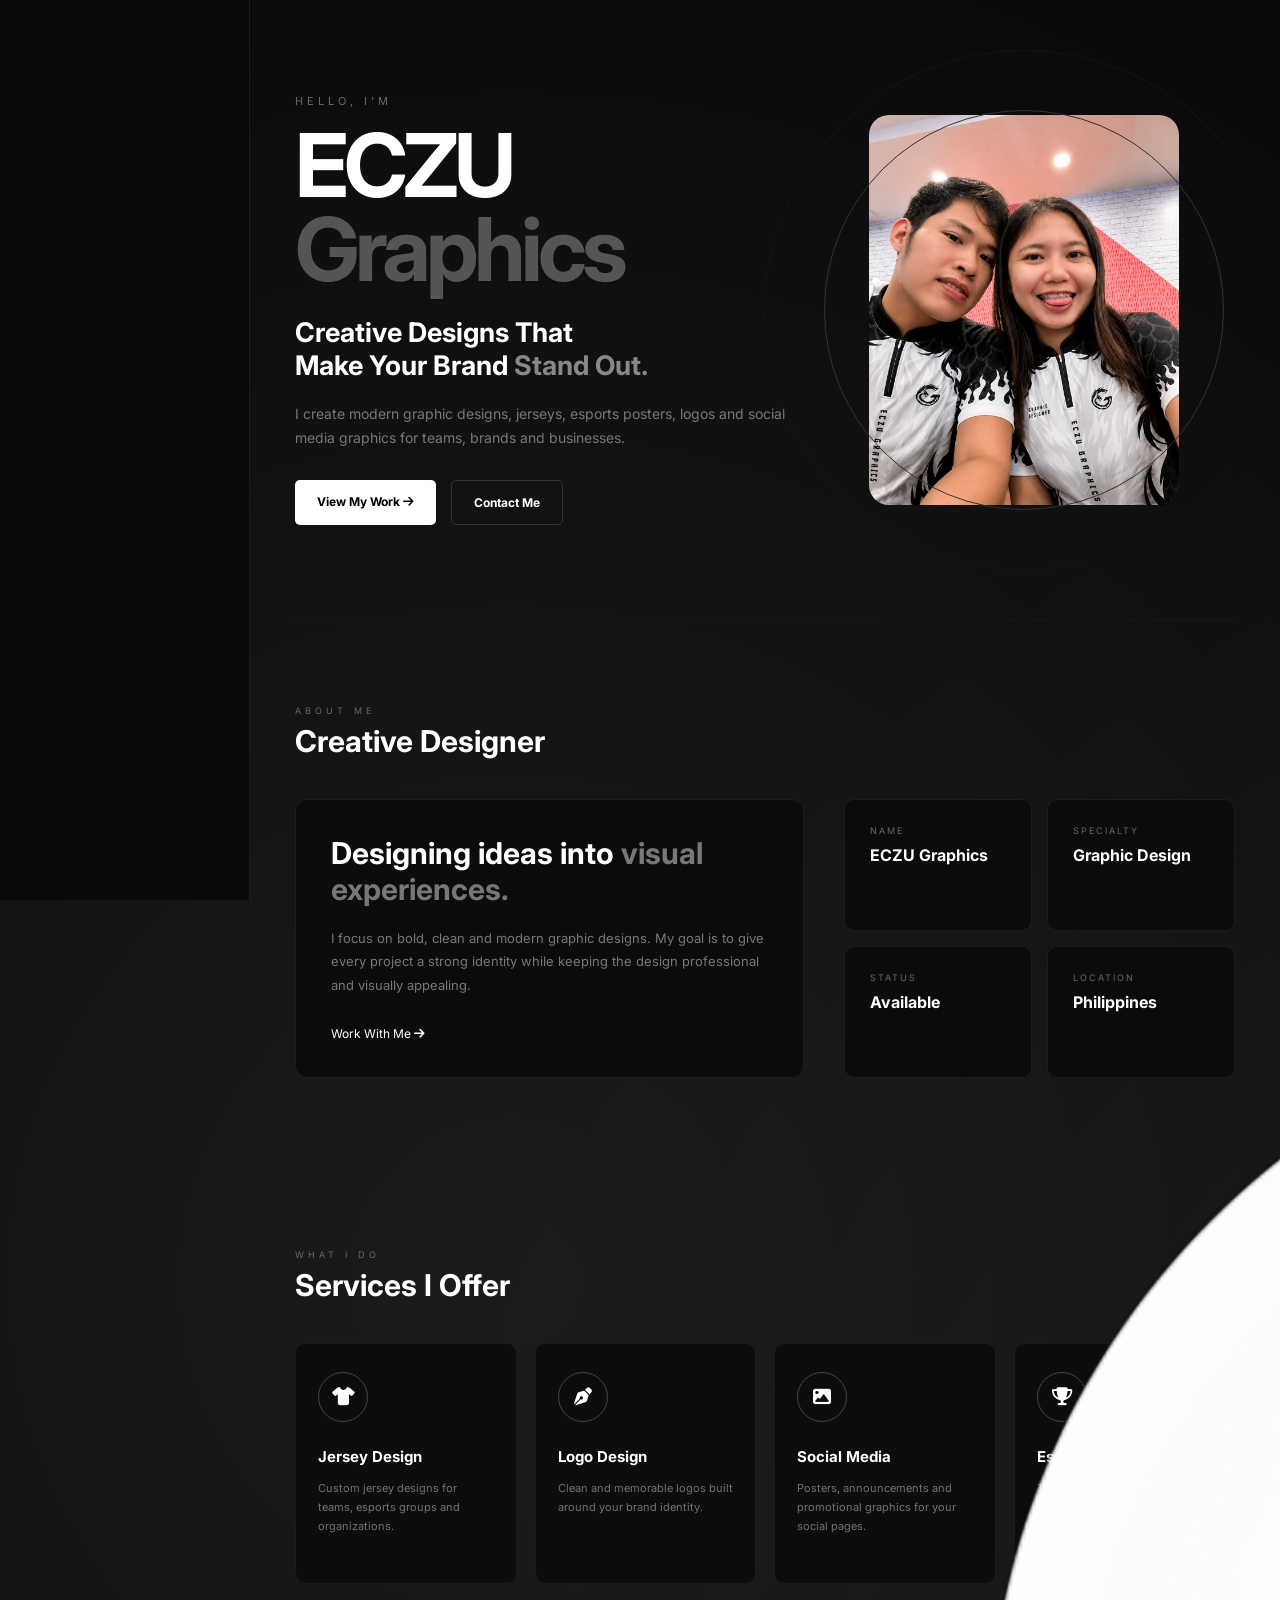
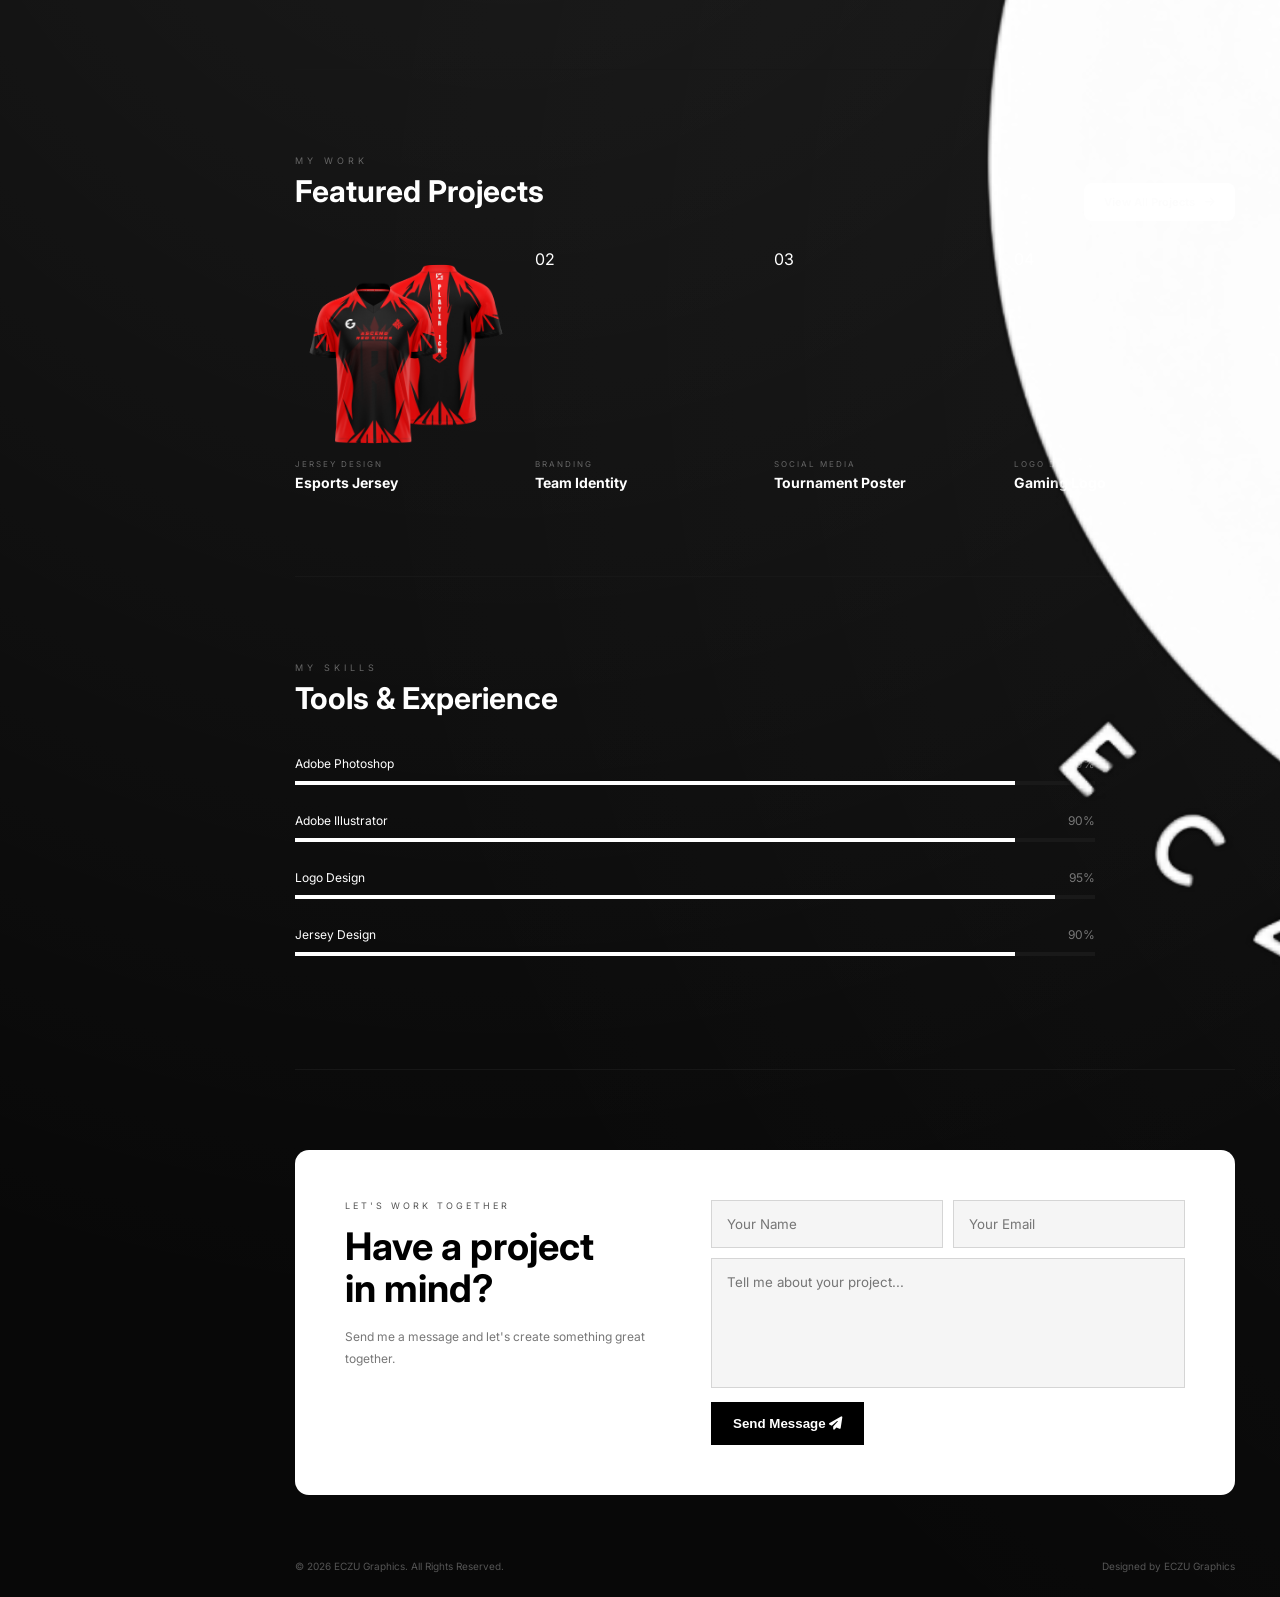
==== commit 0d9d5f74: "Add files via upload" ====
--- a/index.html
+++ b/index.html
@@ -21,16 +21,11 @@
   <aside class="sidebar">
 
     <div class="logo-area">
-      <div class="logo-box">E</div>
-
-      <div>
-        <h2>ECZU</h2>
-        <p>GRAPHICS</p>
-      </div>
+      <img src="EczuGraphics.png" alt="ECZU Logo" class="main-logo">
     </div>
 
     <nav>
-      <a href="#home" class="active">
+      <a href="#home">
         <i class="fa-solid fa-house"></i>
         Home
       </a>
@@ -145,24 +140,7 @@
 
         </div>
 
-        <div class="hero-stats">
-
-          <div>
-            <strong>50+</strong>
-            <span>Projects</span>
-          </div>
-
-          <div>
-            <strong>30+</strong>
-            <span>Clients</span>
-          </div>
-
-          <div>
-            <strong>100%</strong>
-            <span>Passion</span>
-          </div>
-
-        </div>
+        
 
       </div>
 
@@ -268,10 +246,7 @@
             esports groups and organizations.
           </p>
 
-          <a href="#">
-            Learn More
-            <i class="fa-solid fa-arrow-right"></i>
-          </a>
+          
 
         </div>
 
@@ -289,10 +264,7 @@
             around your brand identity.
           </p>
 
-          <a href="#">
-            Learn More
-            <i class="fa-solid fa-arrow-right"></i>
-          </a>
+          
 
         </div>
 
@@ -310,10 +282,7 @@
             graphics for your social pages.
           </p>
 
-          <a href="#">
-            Learn More
-            <i class="fa-solid fa-arrow-right"></i>
-          </a>
+          
 
         </div>
 
@@ -331,10 +300,7 @@
             standings and gaming graphics.
           </p>
 
-          <a href="#">
-            Learn More
-            <i class="fa-solid fa-arrow-right"></i>
-          </a>
+          
 
         </div>
 
@@ -442,26 +408,26 @@
         <div class="skill">
 
           <div class="skill-name">
-            <span>Photopea</span>
+            <span>Adobe Illustrator</span>
+            <span>90%</span>
+          </div>
+
+          <div class="bar">
+            <div style="width:90%"></div>
+          </div>
+
+        </div>
+
+
+        <div class="skill">
+
+          <div class="skill-name">
+            <span>Logo Design</span>
             <span>95%</span>
           </div>
 
           <div class="bar">
             <div style="width:95%"></div>
-          </div>
-
-        </div>
-
-
-        <div class="skill">
-
-          <div class="skill-name">
-            <span>Logo Design</span>
-            <span>85%</span>
-          </div>
-
-          <div class="bar">
-            <div style="width:85%"></div>
           </div>
 
         </div>
@@ -555,6 +521,19 @@
 
 
   <script src="script.js"></script>
-
+<script>
+const navLinks = document.querySelectorAll("nav a");
+
+navLinks.forEach(link => {
+    link.addEventListener("click", function() {
+
+        navLinks.forEach(item => {
+            item.classList.remove("active");
+        });
+
+        this.classList.add("active");
+    });
+});
+</script>
 </body>
 </html>
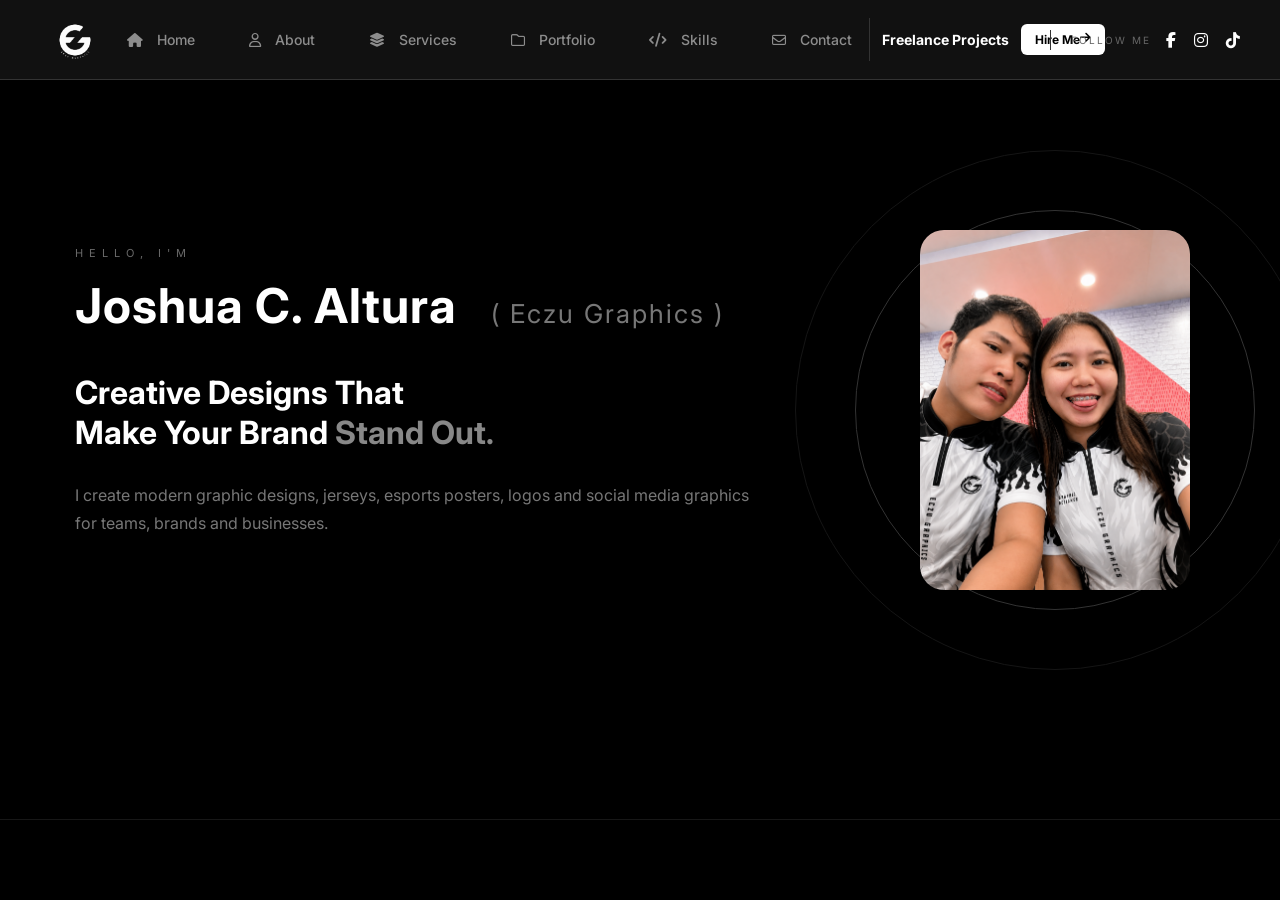
==== commit d6f43078: "Add files via upload" ====
--- a/index.html
+++ b/index.html
@@ -17,6 +17,7 @@
 
 <body>
 
+ 
   <!-- SIDEBAR -->
   <aside class="sidebar">
 
@@ -30,27 +31,27 @@
         Home
       </a>
 
-      <a href="#about">
+      <a href="about.html">
         <i class="fa-regular fa-user"></i>
         About
       </a>
 
-      <a href="#services">
+      <a href="services.html">
         <i class="fa-solid fa-layer-group"></i>
         Services
       </a>
 
-      <a href="#portfolio">
+      <a href="projects.html">
         <i class="fa-regular fa-folder"></i>
         Portfolio
       </a>
 
-      <a href="#skills">
+      <a href="skills.html">
         <i class="fa-solid fa-code"></i>
         Skills
       </a>
 
-      <a href="#contact">
+      <a href="contact.html">
         <i class="fa-regular fa-envelope"></i>
         Contact
       </a>
@@ -110,8 +111,7 @@
         </p>
 
         <h1>
-          ECZU
-          <span>Graphics</span>
+          Joshua C. Altura <span class="brand-name">( Eczu Graphics )</span>
         </h1>
 
         <h2>
@@ -127,18 +127,7 @@
           graphics for teams, brands and businesses.
         </p>
 
-        <div class="hero-buttons">
-
-          <a href="#portfolio" class="primary-btn">
-            View My Work
-            <i class="fa-solid fa-arrow-right"></i>
-          </a>
-
-          <a href="#contact" class="outline-btn">
-            Contact Me
-          </a>
-
-        </div>
+        
 
         
 
@@ -162,361 +151,6 @@
 
     </section>
 
-
-    <!-- ABOUT -->
-    <section class="section" id="about">
-
-      <div class="section-heading">
-        <p>ABOUT ME</p>
-        <h2>Creative Designer</h2>
-      </div>
-
-      <div class="about-grid">
-
-        <div class="about-card">
-
-          <h3>
-            Designing ideas into
-            <span>visual experiences.</span>
-          </h3>
-
-          <p>
-            I focus on bold, clean and modern graphic
-            designs. My goal is to give every project
-            a strong identity while keeping the design
-            professional and visually appealing.
-          </p>
-
-          <a href="#contact">
-            Work With Me
-            <i class="fa-solid fa-arrow-right"></i>
-          </a>
-
-        </div>
-
-        <div class="about-info">
-
-          <div>
-            <span>NAME</span>
-            <strong>ECZU Graphics</strong>
-          </div>
-
-          <div>
-            <span>SPECIALTY</span>
-            <strong>Graphic Design</strong>
-          </div>
-
-          <div>
-            <span>STATUS</span>
-            <strong>Available</strong>
-          </div>
-
-          <div>
-            <span>LOCATION</span>
-            <strong>Philippines</strong>
-          </div>
-
-        </div>
-
-      </div>
-
-    </section>
-
-
-    <!-- SERVICES -->
-    <section class="section" id="services">
-
-      <div class="section-heading">
-        <p>WHAT I DO</p>
-        <h2>Services I Offer</h2>
-      </div>
-
-      <div class="service-grid">
-
-        <div class="service-card">
-
-          <div class="service-icon">
-            <i class="fa-solid fa-shirt"></i>
-          </div>
-
-          <h3>Jersey Design</h3>
-
-          <p>
-            Custom jersey designs for teams,
-            esports groups and organizations.
-          </p>
-
-          
-
-        </div>
-
-
-        <div class="service-card">
-
-          <div class="service-icon">
-            <i class="fa-solid fa-pen-nib"></i>
-          </div>
-
-          <h3>Logo Design</h3>
-
-          <p>
-            Clean and memorable logos built
-            around your brand identity.
-          </p>
-
-          
-
-        </div>
-
-
-        <div class="service-card">
-
-          <div class="service-icon">
-            <i class="fa-solid fa-image"></i>
-          </div>
-
-          <h3>Social Media</h3>
-
-          <p>
-            Posters, announcements and promotional
-            graphics for your social pages.
-          </p>
-
-          
-
-        </div>
-
-
-        <div class="service-card">
-
-          <div class="service-icon">
-            <i class="fa-solid fa-trophy"></i>
-          </div>
-
-          <h3>Esports Graphics</h3>
-
-          <p>
-            Tournament posters, team rosters,
-            standings and gaming graphics.
-          </p>
-
-          
-
-        </div>
-
-      </div>
-
-    </section>
-
-
-    <!-- PORTFOLIO -->
-    <section class="section" id="portfolio">
-
-      <div class="portfolio-heading">
-
-        <div class="section-heading">
-          <p>MY WORK</p>
-          <h2>Featured Projects</h2>
-        </div>
-
-        <a href="projects.html" class="view-all">
-          View All Projects
-          <i class="fa-solid fa-arrow-right"></i>
-        </a>
-
-      </div>
-
-
-      <div class="portfolio-grid">
-
-        <div class="project-card">
-
-          <div class="project-image">
-            <image src="ARK Jersey Layout.png" alt="Jersey Design">
-          </div>
-
-          <p>JERSEY DESIGN</p>
-          <h3>Esports Jersey</h3>
-
-        </div>
-
-
-        <div class="project-card">
-
-          <div class="project-image">
-            <span>02</span>
-          </div>
-
-          <p>BRANDING</p>
-          <h3>Team Identity</h3>
-
-        </div>
-
-
-        <div class="project-card">
-
-          <div class="project-image">
-            <span>03</span>
-          </div>
-
-          <p>SOCIAL MEDIA</p>
-          <h3>Tournament Poster</h3>
-
-        </div>
-
-
-        <div class="project-card">
-
-          <div class="project-image">
-            <span>04</span>
-          </div>
-
-          <p>LOGO DESIGN</p>
-          <h3>Gaming Logo</h3>
-
-        </div>
-
-      </div>
-
-    </section>
-
-
-    <!-- SKILLS -->
-    <section class="section" id="skills">
-
-      <div class="section-heading">
-        <p>MY SKILLS</p>
-        <h2>Tools & Experience</h2>
-      </div>
-
-      <div class="skills">
-
-        <div class="skill">
-
-          <div class="skill-name">
-            <span>Adobe Photoshop</span>
-            <span>90%</span>
-          </div>
-
-          <div class="bar">
-            <div style="width:90%"></div>
-          </div>
-
-        </div>
-
-
-        <div class="skill">
-
-          <div class="skill-name">
-            <span>Adobe Illustrator</span>
-            <span>90%</span>
-          </div>
-
-          <div class="bar">
-            <div style="width:90%"></div>
-          </div>
-
-        </div>
-
-
-        <div class="skill">
-
-          <div class="skill-name">
-            <span>Logo Design</span>
-            <span>95%</span>
-          </div>
-
-          <div class="bar">
-            <div style="width:95%"></div>
-          </div>
-
-        </div>
-
-
-        <div class="skill">
-
-          <div class="skill-name">
-            <span>Jersey Design</span>
-            <span>90%</span>
-          </div>
-
-          <div class="bar">
-            <div style="width:90%"></div>
-          </div>
-
-        </div>
-
-      </div>
-
-    </section>
-
-
-    <!-- CONTACT -->
-    <section class="contact-section" id="contact">
-
-      <div class="contact-text">
-
-        <p>LET'S WORK TOGETHER</p>
-
-        <h2>
-          Have a project
-          <br>
-          in mind?
-        </h2>
-
-        <span>
-          Send me a message and let's create
-          something great together.
-        </span>
-
-      </div>
-
-
-      <form class="contact-form">
-
-        <div class="form-row">
-
-          <input
-            type="text"
-            placeholder="Your Name"
-            required
-          >
-
-          <input
-            type="email"
-            placeholder="Your Email"
-            required
-          >
-
-        </div>
-
-        <textarea
-          placeholder="Tell me about your project..."
-          required
-        ></textarea>
-
-        <button type="submit">
-          Send Message
-          <i class="fa-solid fa-paper-plane"></i>
-        </button>
-
-      </form>
-
-    </section>
-
-
-    <footer>
-
-      <p>
-        © 2026 ECZU Graphics. All Rights Reserved.
-      </p>
-
-      <p>
-        Designed by ECZU Graphics
-      </p>
-
-    </footer>
-
   </main>
 
 
--- a/Style.css
+++ b/Style.css
@@ -21,33 +21,41 @@
    SIDEBAR
 ========================= */
 
-.sidebar {
-  position: fixed;
-  top: 0;
-  left: 0;
-
-  width: 250px;
-  height: 100vh;
-
-  padding: 30px 22px;
-
-  background: #0a0a0a;
-
-  border-right: 1px solid #1c1c1c;
-
-  display: flex;
-  flex-direction: column;
-
-  z-index: 100;
-}
+
+  .sidebar {
+    position: fixed;
+    top: 0;
+    left: 0;
+
+    width: 100%;
+    height: 80px;
+
+    display: flex;
+    align-items: center;
+    justify-content: space-between;
+
+    padding: 0 40px;
+
+    background: #111;
+    border-bottom: 1px solid #333;
+
+    z-index: 1000;
+}
+
 
 
 .logo-area {
   display: flex;
   align-items: center;
-  gap: 12px;
-
+  justify-content: center;
+  margin: 0;
   margin-bottom: 45px;
+}
+.main-logo {
+  width: 70px;
+  height: 70px;
+  object-fit: contain;
+  display: block;
 }
 
 
@@ -1345,3 +1353,629 @@
         background-position: 0% 0%;
     }
 }
+
+.sidebar nav {
+    display: flex;
+    flex-direction: row;
+    align-items: center;
+    gap: 25px;
+    margin: 0;
+}
+
+.sidebar nav a {
+    margin: 0;
+}
+
+/* FREELANCE PROJECTS - KAHANAY NG TOP MENU */
+
+.freelance-card {
+    position: static;
+    width: auto;
+    height: auto;
+    margin: 0;
+    padding: 10px 18px;
+
+    display: flex;
+    align-items: center;
+    gap: 15px;
+
+    background: transparent;
+    border: none;
+    border-left: 1px solid #333;
+    border-radius: 0;
+}
+
+.freelance-card p {
+    margin: 0;
+    font-size: 11px;
+}
+
+.freelance-card h3 {
+    margin: 0;
+    font-size: 16px;
+}
+
+.freelance-card .hire-btn {
+    width: auto;
+    padding: 10px 18px;
+}
+/* FREELANCE PROJECTS SA TOP BAR */
+
+.hire-card {
+    position: static;
+    width: auto;
+    margin: 0;
+    padding: 10px 20px;
+
+    background: transparent;
+    border: none;
+    border-left: 1px solid #333;
+    border-radius: 0;
+}
+
+/* COMPACT FREELANCE CARD SA TOP BAR */
+
+.sidebar .hire-card {
+    display: flex;
+    align-items: center;
+    gap: 12px;
+
+    width: auto;
+    min-width: 0;
+
+    padding: 6px 12px;
+    margin: 0;
+
+    background: transparent;
+    border: none;
+    border-left: 1px solid #333;
+}
+
+.sidebar .hire-card p,
+.sidebar .hire-card span {
+    display: none;
+}
+
+.sidebar .hire-card h3 {
+    margin: 0;
+    font-size: 14px;
+    white-space: nowrap;
+}
+
+.sidebar .hire-card h3 br {
+    display: none;
+}
+
+.sidebar .hire-card .hire-btn {
+    width: auto;
+    padding: 8px 14px;
+    margin: 0;
+    white-space: nowrap;
+}
+
+/* LOGO SA TOP NAVIGATION */
+
+.logo-area {
+    margin: 0;
+    padding: 0;
+
+    display: flex;
+    align-items: center;
+    justify-content: center;
+}
+
+.main-logo {
+    width: 55px;
+    height: 55px;
+    object-fit: contain;
+    display: block;
+}
+/* FINAL LOGO FIX */
+
+.logo-area {
+    margin: 0 !important;
+    padding: 0 !important;
+    width: 70px;
+    height: 70px;
+    display: flex !important;
+    align-items: center !important;
+    justify-content: center !important;
+    flex-shrink: 0;
+}
+
+.logo-area .main-logo {
+    width: 70px !important;
+    height: 70px !important;
+    object-fit: contain !important;
+    display: block !important;
+}
+
+.logo-box {
+    display: none !important;
+}
+
+/* SOCIAL MEDIA SA TOP NAVIGATION */
+
+.socials {
+    margin: 0 !important;
+    padding: 0 0 0 20px !important;
+    border-left: 1px solid #333;
+
+    display: flex !important;
+    align-items: center !important;
+    gap: 15px !important;
+}
+
+.socials p {
+    margin: 0 !important;
+    font-size: 10px;
+    letter-spacing: 2px;
+    white-space: nowrap;
+}
+
+.social-icons {
+    display: flex !important;
+    align-items: center !important;
+    gap: 15px;
+}
+
+.social-icons a {
+    font-size: 18px;
+}
+
+/* SERVICE CARDS - NO WHITE HOVER */
+
+.service-card,
+.service-card:hover {
+    background: transparent !important;
+    color: white !important;
+    transform: none !important;
+}
+
+.service-card:hover h3,
+.service-card:hover p,
+.service-card:hover i {
+    color: inherit !important;
+}
+
+/* MOBILE NAV FIX */
+
+@media (max-width: 768px) {
+
+    .sidebar {
+        display: flex !important;
+        position: fixed;
+        top: 0;
+        left: 0;
+
+        width: 100%;
+        height: 70px;
+
+        padding: 0 12px;
+
+        align-items: center;
+        gap: 12px;
+
+        overflow-x: auto;
+        overflow-y: hidden;
+
+        background: #111;
+        border-bottom: 1px solid #333;
+
+        z-index: 9999;
+    }
+
+    .logo-area {
+        flex-shrink: 0;
+    }
+
+    .main-logo {
+        width: 45px !important;
+        height: 45px !important;
+    }
+
+    .sidebar nav {
+        display: flex !important;
+        flex-direction: row !important;
+        gap: 10px;
+
+        flex-shrink: 0;
+    }
+
+    .sidebar nav a {
+        display: flex !important;
+        white-space: nowrap;
+
+        padding: 9px 12px;
+        font-size: 13px;
+    }
+
+    .sidebar .hire-card,
+    .sidebar .socials {
+        flex-shrink: 0;
+    }
+
+    body {
+        padding-top: 70px;
+    }
+}
+.hero h1 {
+     font-size: 55px;
+     white-space: nowrap;
+     letter-spacing: 1px;
+}
+
+.hero h1 .brand-name {
+     font-size: 35px;
+     color: #777;
+     font-weight: 500;
+     letter-spacing: 2px;
+     margin-left: 12px;
+}
+
+html,
+body {
+  background: #000 !important;
+}
+
+.main
+.hero {
+  background: #000 !important;
+  background-image: none !important;
+}
+
+/* ===== HOME FINAL POSITION FIX ===== */
+
+.main {
+    margin: 0 !important;
+    padding: 0 !important;
+    width: 100% !important;
+}
+
+.hero {
+    width: 100% !important;
+    max-width: 1200px !important;
+
+    height: calc(100vh - 80px) !important;
+    min-height: 0 !important;
+
+    margin: 80px auto 0 !important;
+    padding: 20px 40px !important;
+
+    display: flex !important;
+    align-items: center !important;
+    justify-content: center !important;
+
+    gap: 70px !important;
+
+    box-sizing: border-box !important;
+}
+
+.hero-content {
+    width: 55% !important;
+    max-width: 650px !important;
+
+    margin: 0 !important;
+    padding: 0 !important;
+}
+
+.hero-visual {
+    width: 320px !important;
+    flex: 0 0 320px !important;
+
+    margin: 0 !important;
+    padding: 0 !important;
+
+    display: flex !important;
+    align-items: center !important;
+    justify-content: center !important;
+}
+
+.designer-image {
+    width: 280px !important;
+    height: auto !important;
+}
+
+.designer-image img {
+    width: 100% !important;
+    height: auto !important;
+    display: block !important;
+}
+
+.hero-content h1,
+.hero-content h2,
+.hero-description,
+.hero-buttons {
+    margin-top: 0 !important;
+}
+
+/* ===== HOME HERO FIX ===== */
+
+.hero {
+    min-height: calc(100vh - 90px);
+    display: flex;
+    align-items: center;
+    justify-content: center;
+
+    padding: 60px 8%;
+    background: #050505;
+}
+
+/* LEFT + RIGHT LAYOUT */
+.hero {
+    display: grid;
+    grid-template-columns: minmax(0, 1.5fr) minmax(280px, 0.7fr);
+    gap: 100px;
+}
+
+/* TEXT AREA */
+.hero-content {
+    width: 100%;
+    max-width: 850px;
+}
+
+/* HELLO I'M */
+.hero-content .small-title {
+    margin-bottom: 20px;
+    letter-spacing: 6px;
+}
+
+/* JOSHUA + ECZU */
+.hero-content h1 {
+    display: flex;
+    align-items: baseline;
+    flex-wrap: nowrap;
+
+    gap: 25px;
+
+    font-size: clamp(42px, 4vw, 68px);
+    line-height: 1.1;
+
+    margin: 0 0 40px 0;
+    white-space: nowrap;
+}
+
+/* ECZU GRAPHICS */
+.hero-content h1 .brand-name {
+    font-size: 0.55em;
+    font-weight: 400;
+    letter-spacing: 2px;
+
+    white-space: nowrap;
+    flex-shrink: 0;
+}
+
+/* TAGLINE */
+.hero-content h2 {
+    font-size: clamp(28px, 2.5vw, 42px);
+    line-height: 1.25;
+
+    margin-bottom: 28px;
+}
+
+/* DESCRIPTION */
+.hero-description {
+    font-size: 16px;
+    line-height: 1.8;
+
+    max-width: 680px;
+    margin-bottom: 35px;
+}
+
+/* BUTTONS */
+.hero-buttons {
+    display: flex;
+    align-items: center;
+    gap: 20px;
+}
+
+/* RIGHT SIDE / PICTURE */
+.hero-visual {
+    width: 100%;
+
+    display: flex;
+    align-items: center;
+    justify-content: center;
+
+    position: relative;
+}
+
+/* PICTURE */
+.designer-image {
+    width: 300px;
+    height: 420px;
+
+    position: relative;
+    z-index: 2;
+
+    flex-shrink: 0;
+}
+
+.designer-image img {
+    width: 100%;
+    height: 100%;
+
+    object-fit: cover;
+    border-radius: 24px;
+
+    display: block;
+}
+
+
+/* ===== LAPTOP SIZE ===== */
+
+@media (max-width: 1200px) {
+
+    .hero {
+        grid-template-columns: minmax(0, 1.4fr) 280px;
+        gap: 60px;
+        padding-left: 6%;
+        padding-right: 6%;
+    }
+
+    .hero-content h1 {
+        font-size: 45px;
+        gap: 18px;
+    }
+
+    .designer-image {
+        width: 260px;
+        height: 360px;
+    }
+}
+
+
+/* ===== PHONE ===== */
+
+@media (max-width: 800px) {
+
+    .hero {
+        grid-template-columns: 1fr;
+        gap: 50px;
+
+        padding: 50px 25px;
+        text-align: center;
+    }
+
+    .hero-content {
+        margin: auto;
+    }
+
+    .hero-content h1 {
+        display: block;
+        white-space: normal;
+
+        font-size: 42px;
+        line-height: 1.15;
+    }
+
+    .hero-content h1 .brand-name {
+        display: block;
+
+        margin-top: 12px;
+        font-size: 22px;
+    }
+
+    .hero-description {
+        margin-left: auto;
+        margin-right: auto;
+    }
+
+    .hero-buttons {
+        justify-content: center;
+    }
+
+    .designer-image {
+        width: 260px;
+        height: 350px;
+        margin: auto;
+    }
+}
+/* FINAL HERO SPACING FIX */
+
+.hero {
+    width: 100% !important;
+    max-width: 1400px !important;
+    margin: 0 auto !important;
+
+    display: grid !important;
+    grid-template-columns: minmax(700px, 1fr) 300px !important;
+
+    column-gap: 130px !important;
+
+    padding: 50px 7% !important;
+    box-sizing: border-box !important;
+}
+
+.hero-content {
+    width: 100% !important;
+    max-width: none !important;
+    min-width: 0 !important;
+}
+
+.hero-content h1 {
+    font-size: 48px !important;
+    white-space: nowrap !important;
+
+    display: flex !important;
+    align-items: baseline !important;
+    gap: 22px !important;
+}
+
+.hero-content h1 .brand-name {
+    font-size: 26px !important;
+    white-space: nowrap !important;
+    flex-shrink: 0 !important;
+}
+
+.hero-visual {
+    width: 300px !important;
+    justify-self: end !important;
+    margin-left: 0 !important;
+}
+
+.designer-image {
+    width: 270px !important;
+}
+/* FIX NAVIGATION SHAKE */
+
+.sidebar nav a {
+    box-sizing: border-box;
+    min-width: 110px;
+    height: 48px;
+
+    display: flex;
+    align-items: center;
+    justify-content: center;
+
+    padding: 0 16px;
+    border: 1px solid transparent;
+
+    font-weight: 500;
+
+    transition:
+        background 0.2s ease,
+        color 0.2s ease,
+        border-color 0.2s ease;
+}
+
+/* ACTIVE */
+.sidebar nav a.active {
+    border: 1px solid transparent;
+    font-weight: 500;
+}
+
+/* HOVER */
+.sidebar nav a:hover {
+    transform: none !important;
+}
+
+html,
+body {
+  min-height: 100%;
+}
+
+body{
+  overflow-x: hidden;
+  overflow-y: auto;
+}
+
+.sidebar {
+    width: 100% !important;
+    box-sizing: border-box !important;
+}
+
+.sidebar nav {
+    display: flex !important;
+    align-items: center !important;
+    gap: 20px !important;
+}
+
+.sidebar nav a,
+.sidebar nav a.active,
+.sidebar nav a:hover {
+    width: auto !important;
+    min-width: 0 !important;
+    margin: 0 !important;
+    transform: none !important;
+}
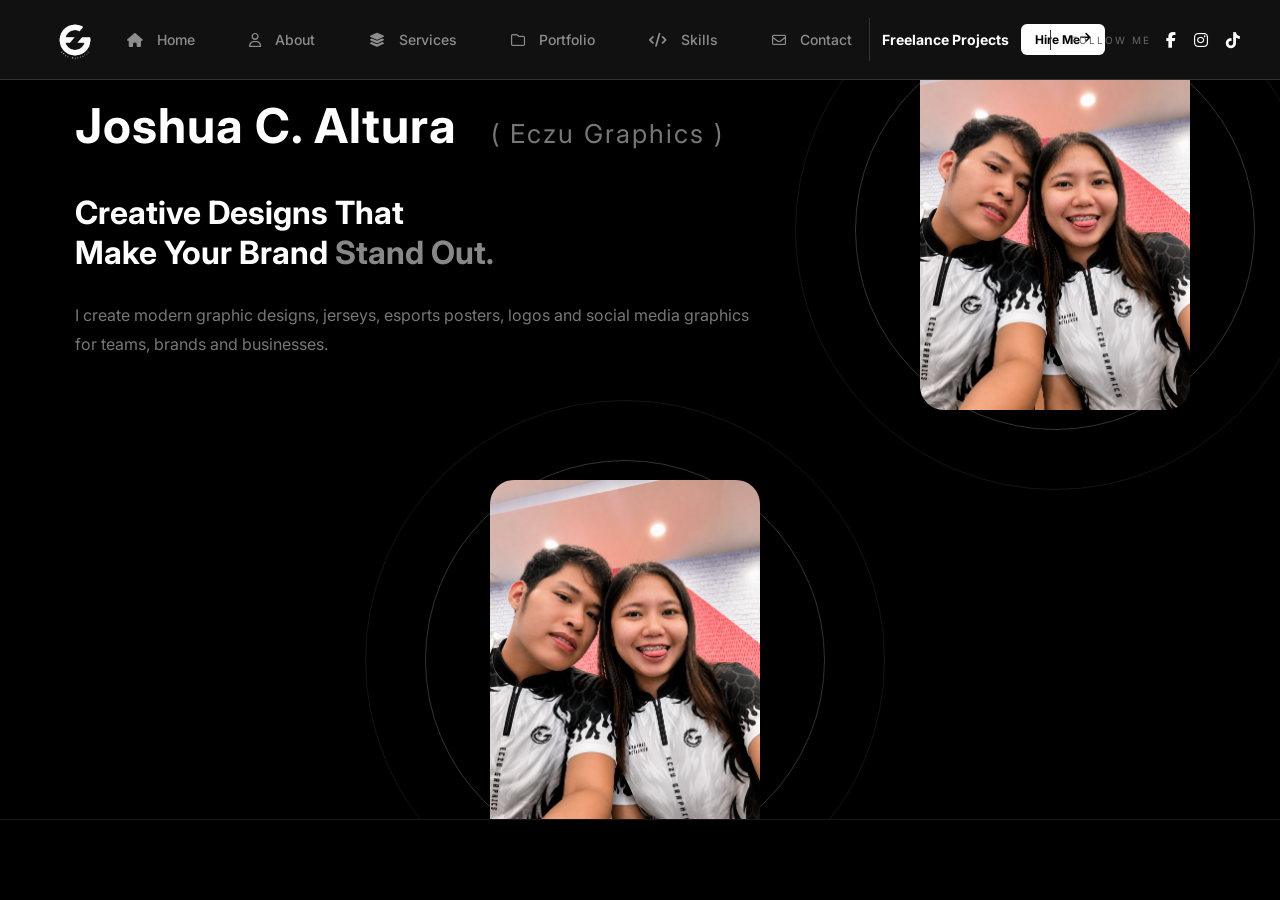
==== commit 62fc2005: "Add files via upload" ====
--- a/index.html
+++ b/index.html
@@ -102,31 +102,43 @@
 
 
     <!-- HERO -->
-    <section class="hero" id="home">
+<section class="hero" id="home">
 
-      <div class="hero-content">
+    <div class="hero-content">
 
         <p class="small-title">
-          HELLO, I'M
+            HELLO, I'M
         </p>
 
         <h1>
-          Joshua C. Altura <span class="brand-name">( Eczu Graphics )</span>
+            Joshua C. Altura
+            <span class="brand-name">( Eczu Graphics )</span>
         </h1>
 
         <h2>
-          Creative Designs That
-          <br>
-          Make Your Brand
-          <span>Stand Out.</span>
+            Creative Designs That<br>
+            Make Your Brand
+            <span>Stand Out.</span>
         </h2>
 
         <p class="hero-description">
-          I create modern graphic designs, jerseys,
-          esports posters, logos and social media
-          graphics for teams, brands and businesses.
+            I create modern graphic designs, jerseys,
+            esports posters, logos and social media
+            graphics for teams, brands and businesses.
         </p>
 
+    </div>
+
+    <div class="hero-visual">
+
+        <div class="circle circle-one"></div>
+        <div class="circle circle-two"></div>
+
+        <div class="designer-image">
+            <img src="Eczu.png" alt="Eczu Graphics">
+        </div>
+
+    </div>
         
 
         
--- a/Style.css
+++ b/Style.css
@@ -1978,4 +1978,872 @@
     min-width: 0 !important;
     margin: 0 !important;
     transform: none !important;
+}
+
+/* =========================
+   SKILLS / TOOLS SECTION
+========================= */
+
+.skills-section {
+    width: 100%;
+    min-height: calc(100vh - 100px);
+    padding: 80px 8%;
+    box-sizing: border-box;
+}
+
+.skills-header {
+    margin-bottom: 50px;
+}
+
+.skills-header p:first-child {
+    font-size: 12px;
+    letter-spacing: 6px;
+    color: #aaa;
+    margin-bottom: 12px;
+}
+
+.skills-header h1 {
+    font-size: 42px;
+    margin: 0 0 15px;
+    font-weight: 700;
+}
+
+.skills-description {
+    color: #aaa;
+    font-size: 15px;
+    margin: 0;
+}
+
+/* TOOLS GRID */
+
+.tools-grid {
+    display: grid;
+    grid-template-columns: repeat(7, 1fr);
+    gap: 12px;
+    max-width: 1100px;
+    width: 100%;
+}
+
+/* TOOL CARD */
+
+.tool-card {
+    min-height: 140px;
+    padding: 15px 10px;
+    border: 1px solid rgba(255, 255, 255, 0.15);
+    border-radius: 14px;
+
+    display: flex;
+    flex-direction: column;
+    align-items: center;
+    justify-content: center;
+
+    text-align: center;
+
+    padding: 25px;
+    box-sizing: border-box;
+
+    background: rgba(255, 255, 255, 0.02);
+
+    transition: 0.25s ease;
+}
+
+.tool-card:hover {
+    border-color: rgba(255, 255, 255, 0.45);
+    background: rgba(255, 255, 255, 0.05);
+    transform: translateY(-4px);
+}
+
+/* LOGOS */
+
+.tool-card img {
+    width: 60px;
+    height: 60px;
+    object-fit: contain;
+    margin-bottom: 18px;
+}
+
+/* TOOL NAME */
+
+.tool-card h3 {
+    margin: 0;
+    font-size: 15px;
+    font-weight: 500;
+    color: #fff;
+}
+
+
+/* =========================
+   MOBILE
+========================= */
+
+@media (max-width: 900px) {
+
+    .tools-grid {
+        grid-template-columns: repeat(2, 1fr);
+    }
+
+}
+
+@media (max-width: 600px) {
+
+    .skills-section {
+        padding: 60px 25px;
+    }
+
+    .skills-header h1 {
+        font-size: 32px;
+    }
+
+    .tools-grid {
+        grid-template-columns: 1fr 1fr;
+        gap: 12px;
+    }
+
+    .tool-card {
+        min-height: 150px;
+        padding: 20px 10px;
+    }
+
+    .tool-card img {
+        width: 50px;
+        height: 50px;
+    }
+
+    .tool-card h3 {
+        font-size: 13px;
+    }
+
+}
+/* =========================================
+   MOBILE - LEFT SIDEBAR / TASKBAR
+   ========================================= */
+
+@media (max-width: 800px) {
+
+    /* LEFT SIDEBAR */
+    .sidebar {
+        display: flex !important;
+
+        position: fixed !important;
+        top: 0;
+        left: 0;
+
+        width: 65px !important;
+        height: 100vh !important;
+
+        padding: 15px 0 !important;
+
+        flex-direction: column !important;
+        justify-content: flex-start !important;
+        align-items: center !important;
+
+        background: #111 !important;
+        border-right: 1px solid #333 !important;
+        border-bottom: none !important;
+
+        z-index: 1000;
+    }
+
+    /* LOGO */
+    .logo-area {
+        width: 65px !important;
+        height: 65px !important;
+
+        margin: 0 0 25px 0 !important;
+        padding: 0 !important;
+
+        display: flex !important;
+        align-items: center !important;
+        justify-content: center !important;
+    }
+
+    .logo-area .main-logo {
+        width: 48px !important;
+        height: 48px !important;
+    }
+
+    /* NAVIGATION */
+    .sidebar nav {
+        width: 100% !important;
+
+        display: flex !important;
+        flex-direction: column !important;
+
+        align-items: center !important;
+
+        gap: 8px !important;
+        margin: 0 !important;
+    }
+
+    .sidebar nav a {
+        width: 50px !important;
+        height: 50px !important;
+
+        padding: 0 !important;
+        margin: 0 !important;
+
+        display: flex !important;
+        align-items: center !important;
+        justify-content: center !important;
+
+        border-radius: 10px !important;
+
+        font-size: 0 !important;
+    }
+
+    /* ICONS */
+    .sidebar nav a i {
+        font-size: 17px !important;
+        margin: 0 !important;
+    }
+
+    /* ACTIVE / HOVER */
+    .sidebar nav a:hover,
+    .sidebar nav a.active {
+        background: #fff !important;
+        color: #000 !important;
+    }
+
+    /* HIRE CARD */
+    .sidebar .hire-card {
+        display: none !important;
+    }
+
+    /* SOCIALS */
+    .sidebar .socials {
+        margin-top: auto !important;
+
+        padding: 0 !important;
+
+        border-left: none !important;
+
+        display: flex !important;
+        flex-direction: column !important;
+
+        align-items: center !important;
+        gap: 12px !important;
+    }
+
+    .sidebar .socials p {
+        display: none !important;
+    }
+
+    .sidebar .socials div {
+        display: flex !important;
+        flex-direction: column !important;
+
+        gap: 15px !important;
+    }
+
+    .sidebar .socials a {
+        font-size: 15px !important;
+    }
+
+    /* MAIN CONTENT */
+    .main {
+        margin-left: 65px !important;
+
+        width: calc(100% - 65px) !important;
+
+        padding: 0 15px !important;
+    }
+
+    /* REMOVE TOP NAV IF USED */
+    .top-nav {
+        display: none !important;
+    }
+
+    /* HERO */
+    .hero {
+        min-height: 100vh !important;
+
+        grid-template-columns: 1fr !important;
+
+        padding: 50px 5px !important;
+    }
+
+    .hero-content {
+        width: 100%;
+    }
+
+    .hero h1 {
+        font-size: clamp(32px, 9vw, 55px) !important;
+
+        line-height: 1 !important;
+
+        letter-spacing: -2px !important;
+    }
+
+    .hero h2 {
+        font-size: 20px !important;
+
+        line-height: 1.3 !important;
+
+        margin-top: 20px !important;
+    }
+
+    .hero-description {
+        font-size: 12px !important;
+
+        line-height: 1.6 !important;
+
+        max-width: 100% !important;
+    }
+
+    /* HERO IMAGE */
+    .hero-visual {
+        min-height: 350px !important;
+
+        margin-top: 20px !important;
+    }
+
+    .designer-image {
+        width: 220px !important;
+        height: 280px !important;
+
+        border-radius: 15px !important;
+    }
+
+    .circle-one {
+        width: 280px !important;
+        height: 280px !important;
+    }
+
+    .circle-two {
+        width: 350px !important;
+        height: 350px !important;
+    }
+}
+
+/* =====================================================
+   FINAL MOBILE RESPONSIVE FIX
+   Desktop design remains unchanged
+===================================================== */
+
+@media (max-width: 800px) {
+
+    html,
+    body {
+        width: 100%;
+        max-width: 100%;
+        overflow-x: hidden;
+    }
+
+    .main {
+        width: 100%;
+        max-width: 100%;
+        margin-left: 0;
+        padding: 0 20px;
+    }
+
+    .top-nav {
+        width: 100%;
+        max-width: 100%;
+        padding: 0;
+    }
+
+    /* HERO */
+    .hero {
+        width: 100%;
+        max-width: 100%;
+        display: flex;
+        flex-direction: column;
+        align-items: center;
+        justify-content: center;
+        text-align: center;
+        padding: 70px 0 50px;
+    }
+
+    .hero > * {
+        max-width: 100%;
+    }
+
+    .hero h1 {
+        font-size: clamp(42px, 13vw, 70px);
+        letter-spacing: -3px;
+        max-width: 100%;
+        overflow-wrap: break-word;
+    }
+
+    .hero h2 {
+        font-size: 22px;
+        max-width: 100%;
+    }
+
+    .hero-description {
+        max-width: 100%;
+        font-size: 13px;
+    }
+
+    .hero-buttons {
+        justify-content: center;
+        flex-wrap: wrap;
+    }
+
+    .hero-stats {
+        justify-content: center;
+        flex-wrap: wrap;
+    }
+
+    /* HERO IMAGE */
+    .hero-visual {
+        width: 100%;
+        max-width: 100%;
+        min-height: 400px;
+        overflow: hidden;
+    }
+
+    .designer-card,
+    .designer-image {
+        width: min(310px, 80vw);
+        height: min(390px, 100vw);
+        max-width: 100%;
+    }
+
+    .circle-one {
+        width: 80vw;
+        height: 80vw;
+    }
+
+    .circle-two {
+        width: 105vw;
+        height: 105vw;
+    }
+
+    /* SECTIONS */
+    .section {
+        width: 100%;
+        max-width: 100%;
+        padding: 65px 0;
+    }
+
+    .section-heading {
+        width: 100%;
+        max-width: 100%;
+    }
+
+    /* ABOUT */
+    .about-grid {
+        width: 100%;
+        grid-template-columns: 1fr;
+    }
+
+    .about-card {
+        width: 100%;
+        max-width: 100%;
+        padding: 25px;
+    }
+
+    .about-card h3 {
+        font-size: 26px;
+    }
+
+    .about-info {
+        width: 100%;
+        grid-template-columns: 1fr;
+    }
+
+    /* SERVICES */
+    .service-grid {
+        width: 100%;
+        grid-template-columns: 1fr;
+    }
+
+    .service-card {
+        width: 100%;
+    }
+
+    /* PORTFOLIO */
+    .portfolio-heading {
+        width: 100%;
+        gap: 15px;
+        flex-wrap: wrap;
+    }
+
+    .portfolio-grid {
+        width: 100%;
+        grid-template-columns: 1fr;
+    }
+
+    .project-card {
+        width: 100%;
+        max-width: 100%;
+    }
+
+    .project-image {
+        width: 100%;
+        max-width: 100%;
+        height: auto;
+        aspect-ratio: 16 / 10;
+    }
+
+    .project-image img {
+        width: 100%;
+        height: 100%;
+        object-fit: cover;
+    }
+
+    /* CONTACT */
+    .contact-section {
+        width: 100%;
+        max-width: 100%;
+        margin: 60px 0 30px;
+        padding: 30px 20px;
+        grid-template-columns: 1fr;
+        gap: 30px;
+    }
+
+    .contact-text h2 {
+        font-size: clamp(30px, 9vw, 38px);
+    }
+
+    .form-row {
+        grid-template-columns: 1fr;
+    }
+
+    /* FOOTER */
+    footer {
+        width: 100%;
+        max-width: 100%;
+    }
+}
+
+
+/* =====================================================
+   SMALL PHONE
+===================================================== */
+
+@media (max-width: 550px) {
+
+    .main {
+        padding-left: 15px;
+        padding-right: 15px;
+    }
+
+    .top-nav {
+        height: 70px;
+    }
+
+    .mobile-logo {
+        font-size: 12px;
+    }
+
+    .talk-btn {
+        padding: 10px 14px;
+        font-size: 11px;
+    }
+
+    /* HERO */
+    .hero {
+        padding-top: 55px;
+        padding-bottom: 40px;
+    }
+
+    .hero h1 {
+        font-size: clamp(38px, 14vw, 58px);
+        letter-spacing: -2px;
+    }
+
+    .hero h2 {
+        font-size: 19px;
+        line-height: 1.3;
+    }
+
+    .hero-description {
+        font-size: 12px;
+        line-height: 1.7;
+    }
+
+    .hero-buttons {
+        width: 100%;
+        gap: 10px;
+    }
+
+    .primary-btn,
+    .outline-btn {
+        padding: 12px 16px;
+        font-size: 11px;
+    }
+
+    .hero-stats {
+        gap: 25px;
+        width: 100%;
+    }
+
+    .hero-stats strong {
+        font-size: 19px;
+    }
+
+    /* HERO IMAGE */
+    .hero-visual {
+        min-height: 360px;
+    }
+
+    .designer-card,
+    .designer-image {
+        width: min(260px, 75vw);
+        height: min(330px, 95vw);
+    }
+
+    .initial {
+        font-size: 100px;
+    }
+
+    .designer-card h3 {
+        font-size: 22px;
+    }
+
+    /* SECTIONS */
+    .section {
+        padding: 50px 0;
+    }
+
+    .section-heading h2 {
+        font-size: 26px;
+    }
+
+    /* ABOUT */
+    .about-card {
+        padding: 22px;
+    }
+
+    /* CONTACT */
+    .contact-section {
+        padding: 25px 18px;
+    }
+
+    /* IMAGES */
+    img {
+        max-width: 100%;
+    }
+}
+
+
+/* =====================================================
+   VERY SMALL PHONES
+===================================================== */
+
+@media (max-width: 380px) {
+
+    .main {
+        padding-left: 12px;
+        padding-right: 12px;
+    }
+
+    .hero h1 {
+        font-size: 36px;
+        letter-spacing: -2px;
+    }
+
+    .hero h2 {
+        font-size: 17px;
+    }
+
+    .designer-card,
+    .designer-image {
+        width: 230px;
+        height: 290px;
+    }
+
+    .initial {
+        font-size: 85px;
+    }
+
+    .hero-stats {
+        gap: 18px;
+    }
+}
+
+/* FIX: WEBSITE FITS MOBILE SCREEN */
+
+@media screen and (max-width: 800px) {
+
+    html {
+        width: 100%;
+        max-width: 100%;
+        overflow-x: clip;
+    }
+
+    body {
+        width: 100%;
+        min-width: 0;
+        max-width: 100%;
+        margin: 0;
+        overflow-x: clip;
+    }
+
+    .sidebar {
+        display: none !important;
+    }
+
+    .main {
+        display: block;
+        width: 100% !important;
+        min-width: 0 !important;
+        max-width: 100% !important;
+        margin: 0 !important;
+        padding: 0 16px !important;
+    }
+
+    .top-nav {
+        width: 100%;
+        min-width: 0;
+        max-width: 100%;
+        padding: 0;
+        overflow: hidden;
+    }
+
+    .hero {
+        width: 100% !important;
+        min-width: 0 !important;
+        max-width: 100% !important;
+        margin: 0 auto;
+        grid-template-columns: minmax(0, 1fr) !important;
+        justify-items: center;
+        text-align: center;
+        overflow: hidden;
+    }
+
+    .hero > *,
+    .hero-content,
+    .hero-visual {
+        width: 100%;
+        min-width: 0;
+        max-width: 100%;
+    }
+
+    .hero h1 {
+        font-size: clamp(30px, 8vw, 52px);
+        letter-spacing: -1.5px;
+        overflow-wrap: anywhere;
+    }
+
+    .hero h2,
+    .hero-description {
+        width: 100%;
+        max-width: 100%;
+        overflow-wrap: break-word;
+    }
+
+    .hero-buttons,
+    .hero-stats {
+        justify-content: center;
+        flex-wrap: wrap;
+    }
+
+    .hero-visual {
+        min-height: 320px;
+        display: flex;
+        justify-content: center;
+        align-items: center;
+    }
+
+    .designer-card,
+    .designer-image {
+        max-width: 85%;
+    }
+
+    img {
+        max-width: 100%;
+    }
+}
+
+/* MOBILE SCREEN FIX */
+
+@media screen and (max-width: 800px) {
+
+    html,
+    body {
+        width: 100%;
+        max-width: 100%;
+        margin: 0;
+        overflow-x: hidden;
+    }
+
+    .sidebar {
+        display: none !important;
+    }
+
+    .main {
+        width: 100% !important;
+        max-width: 100% !important;
+        min-width: 0 !important;
+        margin: 0 !important;
+        padding: 0 16px !important;
+    }
+
+    .hero {
+        width: 100% !important;
+        max-width: 100% !important;
+        min-width: 0 !important;
+        display: grid;
+        grid-template-columns: minmax(0, 1fr) !important;
+        gap: 30px;
+        padding: 60px 0;
+        text-align: center;
+        overflow: hidden;
+    }
+
+    .hero-content,
+    .hero-visual {
+        width: 100%;
+        min-width: 0;
+        max-width: 100%;
+    }
+
+    .hero h1 {
+        font-size: clamp(30px, 8vw, 48px);
+        line-height: 1.15;
+        letter-spacing: -1px;
+        overflow-wrap: anywhere;
+    }
+
+    .hero h1 .brand-name {
+        display: block;
+        font-size: 0.45em;
+        letter-spacing: 2px;
+        margin-top: 10px;
+    }
+
+    .hero h2 {
+        font-size: clamp(20px, 5vw, 27px);
+        line-height: 1.3;
+    }
+
+    .hero-description {
+        font-size: 13px;
+        line-height: 1.7;
+        max-width: 100%;
+        overflow-wrap: break-word;
+    }
+
+    .hero-visual {
+        min-height: 320px;
+        display: flex;
+        align-items: center;
+        justify-content: center;
+    }
+
+    .designer-image {
+        width: min(260px, 75vw);
+        height: min(330px, 95vw);
+        position: relative;
+        z-index: 2;
+    }
+
+    .designer-image img {
+        width: 100%;
+        height: 100%;
+        object-fit: cover;
+    }
+
+    .circle-one {
+        width: min(300px, 85vw);
+        height: min(300px, 85vw);
+    }
+
+    .circle-two {
+        width: min(360px, 100vw);
+        height: min(360px, 100vw);
+    }
 }
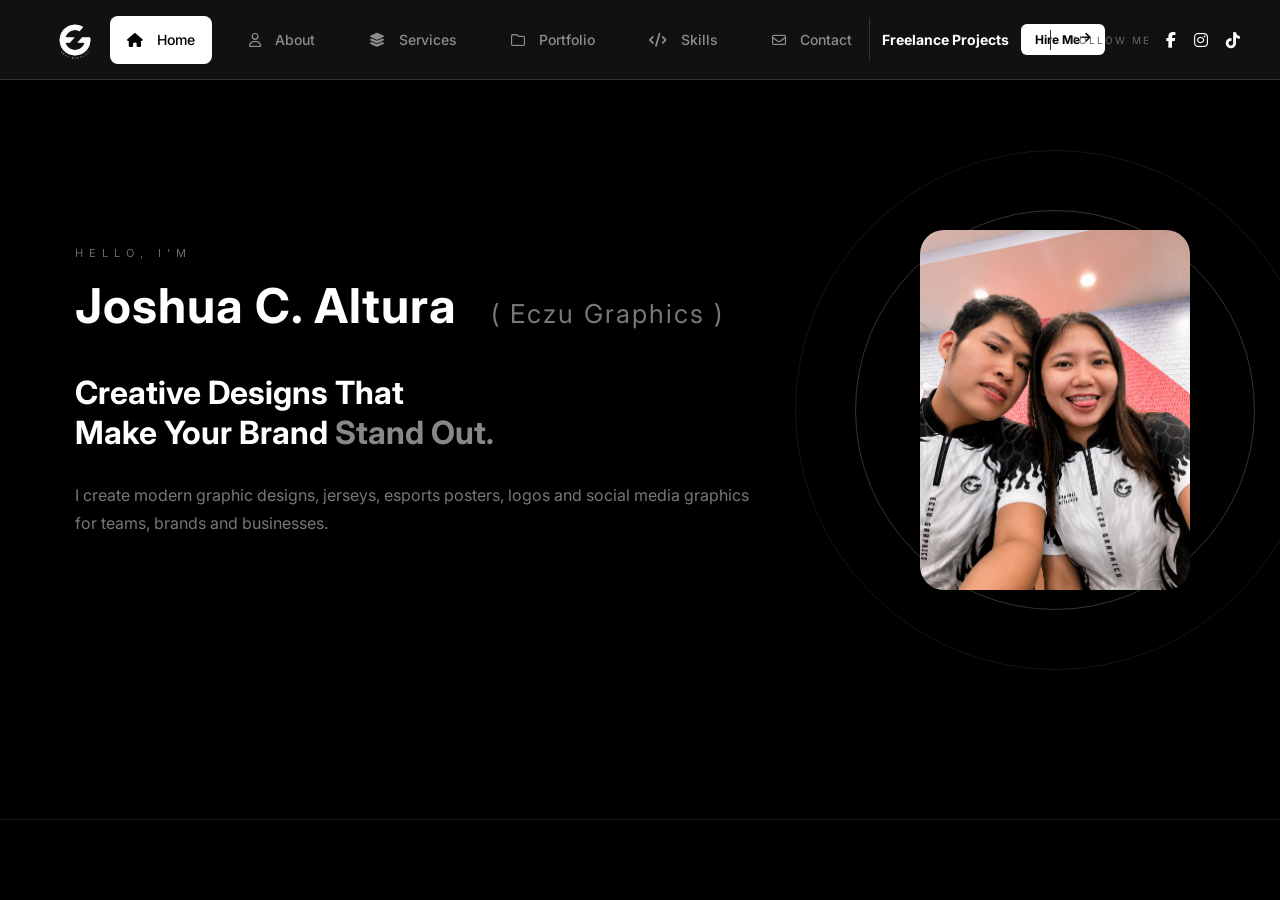
==== commit 121ff0e4: "Add files via upload" ====
--- a/index.html
+++ b/index.html
@@ -1,185 +1,166 @@
-<!DOCTYPE html>
-<html lang="en">
-<head>
-  <meta charset="UTF-8">
-  <meta name="viewport" content="width=device-width, initial-scale=1.0">
-
-  <title>ECZU Graphics | Portfolio</title>
-
-  <link rel="stylesheet" href="Style.css">
-
-  <!-- Font Awesome Icons -->
-  <link
-    rel="stylesheet"
-    href="https://cdnjs.cloudflare.com/ajax/libs/font-awesome/6.5.2/css/all.min.css"
-  >
-</head>
-
-<body>
-
- 
-  <!-- SIDEBAR -->
-  <aside class="sidebar">
-
-    <div class="logo-area">
-      <img src="EczuGraphics.png" alt="ECZU Logo" class="main-logo">
-    </div>
-
-    <nav>
-      <a href="#home">
-        <i class="fa-solid fa-house"></i>
-        Home
-      </a>
-
-      <a href="about.html">
-        <i class="fa-regular fa-user"></i>
-        About
-      </a>
-
-      <a href="services.html">
-        <i class="fa-solid fa-layer-group"></i>
-        Services
-      </a>
-
-      <a href="projects.html">
-        <i class="fa-regular fa-folder"></i>
-        Portfolio
-      </a>
-
-      <a href="skills.html">
-        <i class="fa-solid fa-code"></i>
-        Skills
-      </a>
-
-      <a href="contact.html">
-        <i class="fa-regular fa-envelope"></i>
-        Contact
-      </a>
-    </nav>
-
-    <div class="hire-card">
-      <p>Available for</p>
-
-      <h3>
-        Freelance<br>
-        Projects
-      </h3>
-
-      <span>
-        Need a graphic designer?
-        Let's create something clean.
-      </span>
-
-      <a href="#contact" class="hire-btn">
-        Hire Me
-        <i class="fa-solid fa-arrow-right"></i>
-      </a>
-    </div>
-
-    <div class="socials">
-      <p>FOLLOW ME</p>
-
-      <div>
-        <a href="https://www.facebook.com/share/1GeFxTS1bp/" target="_blank" aria-label="Facebook">
-            <i class="fa-brands fa-facebook-f"></i>
-        </a>
-
-        <a href="https://www.instagram.com/yezu.mitzu?igsi=MTQzZnFwMWlzMWsycQ==" target="_blank" aria-label="Instagram">
-          <i class="fa-brands fa-instagram"></i>
-        </a>
-
-        <a href="https://www.tiktok.com/@eczu_graphics?_r=1&_t=ZS-99KpbpIRoJA" target="_blank" aria-label="Tiktok">
-          <i class="fa-brands fa-tiktok"></i>
-        </a>
-      </div>
-    </div>
-
-  </aside>
-
-
-  <!-- MAIN -->
-  <main class="main">
-
-
-    <!-- HERO -->
-<section class="hero" id="home">
-
-    <div class="hero-content">
-
-        <p class="small-title">
-            HELLO, I'M
-        </p>
-
-        <h1>
-            Joshua C. Altura
-            <span class="brand-name">( Eczu Graphics )</span>
-        </h1>
-
-        <h2>
-            Creative Designs That<br>
-            Make Your Brand
-            <span>Stand Out.</span>
-        </h2>
-
-        <p class="hero-description">
-            I create modern graphic designs, jerseys,
-            esports posters, logos and social media
-            graphics for teams, brands and businesses.
-        </p>
-
-    </div>
-
-    <div class="hero-visual">
-
-        <div class="circle circle-one"></div>
-        <div class="circle circle-two"></div>
-
-        <div class="designer-image">
-            <img src="Eczu.png" alt="Eczu Graphics">
-        </div>
-
-    </div>
-        
-
-        
-
-      </div>
-
-
-      <div class="hero-visual">
-
-        <div class="circle circle-one"></div>
-        <div class="circle circle-two"></div>
-
-        <div class="designer-image">
-            <img src="Eczu.png" alt="Eczu Graphics">
-        </div><!--designer-image-->
-      </div><!--hero-visual-->
-
-          
-        </div>
-
-      </div>
-
-    </section>
-
-  </main>
-
-
-  <script src="script.js"></script>
-<script>
-const navLinks = document.querySelectorAll("nav a");
-
-navLinks.forEach(link => {
-    link.addEventListener("click", function() {
-
-        navLinks.forEach(item => {
-            item.classList.remove("active");
-        });
-
-        this.classList.add("active");
-    });
-});
-</script>
-</body>
-</html>
+<!DOCTYPE html>
+<html lang="en">
+<head>
+  <meta charset="UTF-8">
+  <meta name="viewport" content="width=device-width, initial-scale=1.0">
+
+  <title>ECZU Graphics | Portfolio</title>
+
+  <link rel="stylesheet" href="Style.css">
+
+  <!-- Font Awesome Icons -->
+  <link
+    rel="stylesheet"
+    href="https://cdnjs.cloudflare.com/ajax/libs/font-awesome/6.5.2/css/all.min.css"
+  >
+</head>
+
+<body>
+
+ 
+  <!-- SIDEBAR -->
+  <aside class="sidebar">
+
+    <div class="logo-area">
+      <img src="EczuGraphics.png" alt="ECZU Logo" class="main-logo">
+    </div>
+
+    <nav>
+      <a href="index.html" class="active">
+        <i class="fa-solid fa-house"></i>
+        Home
+      </a>
+
+      <a href="about.html">
+        <i class="fa-regular fa-user"></i>
+        About
+      </a>
+
+      <a href="services.html">
+        <i class="fa-solid fa-layer-group"></i>
+        Services
+      </a>
+
+      <a href="projects.html">
+        <i class="fa-regular fa-folder"></i>
+        Portfolio
+      </a>
+
+      <a href="skills.html">
+        <i class="fa-solid fa-code"></i>
+        Skills
+      </a>
+
+      <a href="contact.html">
+        <i class="fa-regular fa-envelope"></i>
+        Contact
+      </a>
+    </nav>
+
+    <div class="hire-card">
+      <p>Available for</p>
+
+      <h3>
+        Freelance<br>
+        Projects
+      </h3>
+
+      <span>
+        Need a graphic designer?
+        Let's create something clean.
+      </span>
+
+      <a href="contact.html" class="hire-btn">
+        Hire Me
+        <i class="fa-solid fa-arrow-right"></i>
+      </a>
+    </div>
+
+    <div class="socials">
+      <p>FOLLOW ME</p>
+
+      <div>
+        <a href="https://www.facebook.com/share/1GeFxTS1bp/" target="_blank" aria-label="Facebook">
+            <i class="fa-brands fa-facebook-f"></i>
+        </a>
+
+        <a href="https://www.instagram.com/yezu.mitzu?igsi=MTQzZnFwMWlzMWsycQ==" target="_blank" aria-label="Instagram">
+          <i class="fa-brands fa-instagram"></i>
+        </a>
+
+        <a href="https://www.tiktok.com/@eczu_graphics?_r=1&_t=ZS-99KpbpIRoJA" target="_blank" aria-label="Tiktok">
+          <i class="fa-brands fa-tiktok"></i>
+        </a>
+      </div>
+    </div>
+
+  </aside>
+
+
+  <!-- MAIN -->
+  <main class="main">
+
+
+    <!-- HERO -->
+    <section class="hero" id="home">
+
+      <div class="hero-content">
+
+        <p class="small-title">
+          HELLO, I'M
+        </p>
+
+        <h1>
+          Joshua C. Altura <span class="brand-name">( Eczu Graphics )</span>
+        </h1>
+
+        <h2>
+          Creative Designs That
+          <br>
+          Make Your Brand
+          <span>Stand Out.</span>
+        </h2>
+
+        <p class="hero-description">
+          I create modern graphic designs, jerseys,
+          esports posters, logos and social media
+          graphics for teams, brands and businesses.
+        </p>
+
+        
+
+        
+
+      </div>
+
+
+      <div class="hero-visual">
+
+        <div class="circle circle-one"></div>
+        <div class="circle circle-two"></div>
+
+        <div class="designer-image">
+            <img src="Eczu.png" alt="Eczu Graphics">
+        </div><!--designer-image-->
+      </div><!--hero-visual-->
+
+          
+    </section>
+
+  </main>
+<script>
+const navLinks = document.querySelectorAll("nav a");
+
+navLinks.forEach(link => {
+    link.addEventListener("click", function() {
+
+        navLinks.forEach(item => {
+            item.classList.remove("active");
+        });
+
+        this.classList.add("active");
+    });
+});
+</script>
+</body>
+</html>
--- a/Style.css
+++ b/Style.css
@@ -1,2849 +1,2703 @@
-@import url('https://fonts.googleapis.com/css2?family=Inter:wght@400;500;600;700;800&display=swap');
-
-* {
-  margin: 0;
-  padding: 0;
-  box-sizing: border-box;
-}
-
-html {
-  scroll-behavior: smooth;
-}
-
-body {
-  background: #050505;
-  color: #ffffff;
-  font-family: "Inter", sans-serif;
-}
-
-
-/* =========================
-   SIDEBAR
-========================= */
-
-
-  .sidebar {
-    position: fixed;
-    top: 0;
-    left: 0;
-
-    width: 100%;
-    height: 80px;
-
-    display: flex;
-    align-items: center;
-    justify-content: space-between;
-
-    padding: 0 40px;
-
-    background: #111;
-    border-bottom: 1px solid #333;
-
-    z-index: 1000;
-}
-
-
-
-.logo-area {
-  display: flex;
-  align-items: center;
-  justify-content: center;
-  margin: 0;
-  margin-bottom: 45px;
-}
-.main-logo {
-  width: 70px;
-  height: 70px;
-  object-fit: contain;
-  display: block;
-}
-
-
-.logo-box {
-  width: 45px;
-  height: 45px;
-
-  background: white;
-  color: black;
-
-  display: flex;
-  align-items: center;
-  justify-content: center;
-
-  font-size: 25px;
-  font-weight: 900;
-
-  border-radius: 8px;
-}
-
-
-.logo-area h2 {
-  font-size: 19px;
-  letter-spacing: 2px;
-}
-
-
-.logo-area p {
-  color: #777;
-  font-size: 10px;
-  letter-spacing: 4px;
-}
-
-
-nav {
-  display: flex;
-  flex-direction: column;
-  gap: 8px;
-}
-
-
-nav a {
-  text-decoration: none;
-
-  color: #8d8d8d;
-
-  padding: 14px;
-
-  border-radius: 8px;
-
-  display: flex;
-  align-items: center;
-  gap: 14px;
-
-  font-size: 14px;
-
-  transition: 0.3s;
-}
-
-
-nav a:hover,
-nav a.active {
-  background: #ffffff;
-  color: #000000;
-}
-
-
-.hire-card {
-  margin-top: auto;
-
-  padding: 20px;
-
-  background: #111111;
-
-  border: 1px solid #252525;
-  border-radius: 12px;
-}
-
-
-.hire-card p {
-  color: #777;
-  font-size: 11px;
-}
-
-
-.hire-card h3 {
-  margin: 8px 0;
-
-  font-size: 18px;
-}
-
-
-.hire-card span {
-  display: block;
-
-  color: #777;
-
-  font-size: 11px;
-  line-height: 1.6;
-
-  margin-bottom: 15px;
-}
-
-
-.hire-btn {
-  background: white;
-  color: black;
-
-  text-decoration: none;
-
-  padding: 11px 15px;
-
-  display: flex;
-  justify-content: space-between;
-
-  border-radius: 6px;
-
-  font-size: 12px;
-  font-weight: bold;
-}
-
-
-.socials {
-  margin-top: 30px;
-}
-
-
-.socials p {
-  color: #666;
-
-  font-size: 9px;
-  letter-spacing: 2px;
-
-  margin-bottom: 15px;
-}
-
-
-.socials div {
-  display: flex;
-  gap: 18px;
-}
-
-
-.socials a {
-  color: white;
-}
-
-
-/* =========================
-   MAIN
-========================= */
-
-.main {
-  margin-left: 250px;
-
-  padding: 0 45px;
-}
-
-
-/* =========================
-   TOP NAV
-========================= */
-
-.top-nav {
-  height: 80px;
-
-  display: flex;
-  align-items: center;
-  justify-content: flex-end;
-
-  border-bottom: 1px solid #171717;
-
-  position: sticky;
-  top: 0;
-
-  background: rgba(5, 5, 5, 0.9);
-
-  backdrop-filter: blur(12px);
-
-  z-index: 90;
-}
-
-
-.nav-links {
-  display: flex;
-  gap: 32px;
-
-  margin-right: 40px;
-}
-
-
-.nav-links a {
-  text-decoration: none;
-
-  color: #aaa;
-
-  font-size: 12px;
-
-  transition: 0.3s;
-}
-
-
-.nav-links a:hover {
-  color: white;
-}
-
-
-.talk-btn {
-  text-decoration: none;
-
-  background: white;
-  color: black;
-
-  padding: 12px 18px;
-
-  font-size: 12px;
-  font-weight: 700;
-
-  border-radius: 6px;
-}
-
-
-.mobile-logo {
-  display: none;
-}
-
-
-/* =========================
-   HERO
-========================= */
-
-.hero {
-  min-height: 620px;
-
-  display: grid;
-  grid-template-columns: 1.1fr 0.9fr;
-
-  align-items: center;
-
-  border-bottom: 1px solid #171717;
-
-  position: relative;
-  overflow: hidden;
-}
-
-
-.small-title {
-  font-size: 11px;
-
-  letter-spacing: 4px;
-
-  color: #696969;
-
-  margin-bottom: 16px;
-}
-
-
-.hero h1 {
-  font-size: clamp(50px, 7vw, 88px);
-
-  line-height: 0.95;
-
-  letter-spacing: -5px;
-}
-
-
-.hero h1 span {
-  color: #555;
-}
-
-
-.hero h2 {
-  font-size: 27px;
-
-  margin-top: 25px;
-
-  max-width: 600px;
-}
-
-
-.hero h2 span {
-  color: #888;
-}
-
-
-.hero-description {
-  color: #777;
-
-  max-width: 500px;
-
-  line-height: 1.7;
-
-  margin-top: 20px;
-
-  font-size: 14px;
-}
-
-
-.hero-buttons {
-  display: flex;
-  gap: 15px;
-
-  margin-top: 30px;
-}
-
-
-.primary-btn,
-.outline-btn {
-  text-decoration: none;
-
-  padding: 14px 22px;
-
-  border-radius: 5px;
-
-  font-size: 12px;
-  font-weight: 700;
-}
-
-
-.primary-btn {
-  background: white;
-  color: black;
-}
-
-
-.outline-btn {
-  color: white;
-
-  border: 1px solid #333;
-}
-
-
-.hero-stats {
-  display: flex;
-
-  margin-top: 45px;
-
-  gap: 40px;
-}
-
-
-.hero-stats div {
-  display: flex;
-  flex-direction: column;
-}
-
-
-.hero-stats strong {
-  font-size: 22px;
-}
-
-
-.hero-stats span {
-  color: #666;
-
-  font-size: 10px;
-
-  margin-top: 4px;
-}
-
-
-/* HERO VISUAL */
-
-.hero-visual {
-  height: 100%;
-
-  position: relative;
-
-  display: flex;
-  align-items: center;
-  justify-content: center;
-}
-
-
-.designer-card {
-  position: relative;
-
-  width: 310px;
-  height: 390px;
-
-  background: linear-gradient(
-    145deg,
-    #191919,
-    #080808
-  );
-
-  border: 1px solid #292929;
-
-  border-radius: 20px;
-
-  display: flex;
-  flex-direction: column;
-
-  justify-content: center;
-  align-items: center;
-
-  transform: rotate(5deg);
-
-  box-shadow:
-    0 30px 80px rgba(0,0,0,.8);
-
-  z-index: 2;
-}
-
-
-.initial {
-  font-size: 130px;
-
-  font-weight: 900;
-
-  line-height: 1;
-
-  color: transparent;
-
-  -webkit-text-stroke: 2px white;
-}
-
-
-.designer-card p {
-  color: #777;
-
-  letter-spacing: 7px;
-
-  font-size: 10px;
-}
-
-
-.designer-card h3 {
-  font-size: 28px;
-
-  letter-spacing: 4px;
-
-  margin-top: 8px;
-}
-
-
-.circle {
-  position: absolute;
-
-  border-radius: 50%;
-
-  border: 1px solid #333;
-}
-
-
-.circle-one {
-  width: 400px;
-  height: 400px;
-}
-
-
-.circle-two {
-  width: 520px;
-  height: 520px;
-
-  border-color: #151515;
-}
-
-
-/* =========================
-   SECTIONS
-========================= */
-
-.section {
-  padding: 85px 0;
-
-  border-bottom: 1px solid #171717;
-}
-
-
-.section-heading {
-  margin-bottom: 40px;
-}
-
-
-.section-heading p {
-  color: #666;
-
-  font-size: 9px;
-  letter-spacing: 4px;
-
-  margin-bottom: 7px;
-}
-
-
-.section-heading h2 {
-  font-size: 30px;
-}
-
-
-/* =========================
-   ABOUT
-========================= */
-
-.about-grid {
-  display: grid;
-
-  grid-template-columns: 1.3fr 1fr;
-
-  gap: 40px;
-}
-
-
-.about-card {
-  padding: 35px;
-
-  background: #0c0c0c;
-
-  border: 1px solid #1d1d1d;
-
-  border-radius: 12px;
-}
-
-
-.about-card h3 {
-  font-size: 30px;
-
-  margin-bottom: 20px;
-}
-
-
-.about-card h3 span {
-  color: #777;
-}
-
-
-.about-card p {
-  color: #777;
-
-  line-height: 1.8;
-
-  font-size: 13px;
-
-  margin-bottom: 25px;
-}
-
-
-.about-card a {
-  color: white;
-
-  text-decoration: none;
-
-  font-size: 12px;
-}
-
-
-.about-info {
-  display: grid;
-
-  grid-template-columns: 1fr 1fr;
-
-  gap: 15px;
-}
-
-
-.about-info div {
-  background: #0c0c0c;
-
-  border: 1px solid #1d1d1d;
-
-  padding: 25px;
-
-  border-radius: 10px;
-
-  display: flex;
-  flex-direction: column;
-}
-
-
-.about-info span {
-  color: #666;
-
-  font-size: 9px;
-
-  letter-spacing: 2px;
-
-  margin-bottom: 9px;
-}
-
-
-/* =========================
-   SERVICES
-========================= */
-
-.service-grid {
-  display: grid;
-
-  grid-template-columns: repeat(4, 1fr);
-
-  gap: 18px;
-}
-
-
-.service-card {
-  padding: 28px 22px;
-
-  background: #0d0d0d;
-
-  border: 1px solid #1b1b1b;
-
-  border-radius: 10px;
-
-  transition: 0.35s;
-}
-
-
-.service-card:hover {
-  transform: translateY(-8px);
-
-  background: white;
-  color: black;
-}
-
-
-.service-icon {
-  width: 50px;
-  height: 50px;
-
-  border: 1px solid #444;
-
-  border-radius: 50%;
-
-  display: flex;
-  align-items: center;
-  justify-content: center;
-
-  margin-bottom: 25px;
-
-  font-size: 18px;
-}
-
-
-.service-card h3 {
-  font-size: 15px;
-
-  margin-bottom: 13px;
-}
-
-
-.service-card p {
-  color: #737373;
-
-  font-size: 11px;
-
-  line-height: 1.7;
-
-  min-height: 76px;
-}
-
-
-.service-card a {
-  color: #777;
-
-  text-decoration: none;
-
-  font-size: 10px;
-}
-
-
-/* =========================
-   PORTFOLIO
-========================= */
-
-.portfolio-heading {
-  display: flex;
-
-  justify-content: space-between;
-  align-items: center;
-}
-
-
-.view-all {
-  color: #aaa;
-
-  text-decoration: none;
-
-  font-size: 11px;
-}
-
-
-.portfolio-grid {
-  display: grid;
-
-  grid-template-columns: repeat(4, 1fr);
-
-  gap: 18px;
-}
-
-
-.project-image {
-  width: 100%;
-  height: 210px;
-overflow: hidden;
-border-radius: 10px;
-}
-.project-image img{
-    width: 100%;
-    height: 100%;
-    object-fit: cover;
-    display: block;
-}
-  background:
-    linear-gradient(
-      135deg,
-      #1c1c1c,
-      #070707
-    );
-
-  border: 1px solid #242424;
-
-  border-radius: 10px;
-
-  margin-bottom: 15px;
-
-  display: flex;
-  align-items: center;
-  justify-content: center;
-
-  overflow: hidden;
-}
-
-
-.project-image span {
-  font-size: 70px;
-
-  color: #111;
-
-  -webkit-text-stroke: 1px #777;
-
-  font-weight: 900;
-
-  transition: 0.4s;
-}
-
-
-.project-card:hover .project-image span {
-  transform: scale(1.2);
-  color: white;
-}
-
-
-.project-card p {
-  color: #666;
-
-  font-size: 8px;
-
-  letter-spacing: 2px;
-}
-
-
-.project-card h3 {
-  margin-top: 5px;
-
-  font-size: 14px;
-}
-
-
-/* =========================
-   SKILLS
-========================= */
-
-.skills {
-  max-width: 800px;
-}
-
-
-.skill {
-  margin-bottom: 28px;
-}
-
-
-.skill-name {
-  display: flex;
-
-  justify-content: space-between;
-
-  font-size: 12px;
-
-  margin-bottom: 10px;
-}
-
-
-.skill-name span:last-child {
-  color: #777;
-}
-
-
-.bar {
-  height: 4px;
-
-  background: #191919;
-}
-
-
-.bar div {
-  height: 100%;
-
-  background: white;
-}
-
-
-/* =========================
-   CONTACT
-========================= */
-
-.contact-section {
-  margin: 80px 0 40px;
-
-  background: white;
-
-  color: black;
-
-  border-radius: 14px;
-
-  padding: 50px;
-
-  display: grid;
-
-  grid-template-columns: 0.8fr 1.2fr;
-
-  gap: 50px;
-}
-
-
-.contact-text p {
-  font-size: 9px;
-
-  letter-spacing: 3px;
-
-  color: #555;
-
-  margin-bottom: 15px;
-}
-
-
-.contact-text h2 {
-  font-size: 38px;
-
-  line-height: 1.1;
-
-  margin-bottom: 15px;
-}
-
-
-.contact-text span {
-  color: #777;
-
-  font-size: 12px;
-
-  line-height: 1.7;
-}
-
-
-.form-row {
-  display: grid;
-
-  grid-template-columns: 1fr 1fr;
-
-  gap: 10px;
-}
-
-
-.contact-form input,
-.contact-form textarea {
-  width: 100%;
-
-  border: 1px solid #d5d5d5;
-
-  background: #f5f5f5;
-
-  padding: 15px;
-
-  outline: none;
-
-  font-family: inherit;
-}
-
-
-.contact-form textarea {
-  height: 130px;
-
-  margin-top: 10px;
-
-  resize: none;
-}
-
-
-.contact-form button {
-  border: none;
-
-  background: black;
-  color: white;
-
-  padding: 14px 22px;
-
-  margin-top: 10px;
-
-  cursor: pointer;
-
-  font-weight: 700;
-}
-
-
-/* =========================
-   FOOTER
-========================= */
-
-footer {
-  padding: 25px 0;
-
-  display: flex;
-
-  justify-content: space-between;
-
-  color: #555;
-
-  font-size: 10px;
-}
-
-
-/* =========================
-   RESPONSIVE
-========================= */
-
-@media (max-width: 1100px) {
-
-  .service-grid,
-  .portfolio-grid {
-    grid-template-columns: repeat(2, 1fr);
-  }
-
-  .hero {
-    grid-template-columns: 1fr;
-    padding: 70px 0;
-  }
-
-  .hero-visual {
-    min-height: 480px;
-  }
-
-}
-
-
-@media (max-width: 800px) {
-
-  .sidebar {
-    display: none;
-  }
-
-  .main {
-    margin-left: 0;
-    padding: 0 20px;
-  }
-
-  .top-nav {
-    justify-content: space-between;
-  }
-
-  .mobile-logo {
-    display: block;
-
-    font-size: 13px;
-    font-weight: 800;
-  }
-
-  .nav-links {
-    display: none;
-  }
-
-  .hero h1 {
-    letter-spacing: -3px;
-  }
-
-  .about-grid,
-  .contact-section {
-    grid-template-columns: 1fr;
-  }
-
-}
-
-
-@media (max-width: 550px) {
-
-  .service-grid,
-  .portfolio-grid,
-  .about-info {
-    grid-template-columns: 1fr;
-  }
-
-  .form-row {
-    grid-template-columns: 1fr;
-  }
-
-  .hero-stats {
-    gap: 20px;
-  }
-
-  .designer-card {
-    width: 260px;
-    height: 330px;
-  }
-
-  .contact-section {
-    padding: 30px 20px;
-  }
-
-  footer {
-    flex-direction: column;
-
-    gap: 8px;
-  }
-
-}
-
-/* IMAGE SA HERO */
-
-.designer-image {
-    width: 310px;
-    height: 390px;
-    overflow: hidden;
-    border-radius: 20px;
-}
-
-.designer-image img {
-    width: 100%;
-    height: 100%;
-    object-fit: cover;
-    display: block;
-}
-
-/* =========================
-   ALL PROJECTS PAGE
-========================= */
-
-.all-projects {
-    min-height: 100vh;
-    background: transparent;
-    color: white;
-    padding: 60px 6%;
-}
-
-.projects-header {
-    margin-bottom: 50px;
-}
-
-.back-btn {
-    display: inline-block;
-    color: #aaa;
-    text-decoration: none;
-    margin-bottom: 40px;
-}
-
-.back-btn:hover {
-    color: white;
-}
-
-.projects-header > p:first-of-type {
-    font-size: 12px;
-    letter-spacing: 5px;
-    color: #888;
-}
-
-.projects-header h1 {
-    font-size: 55px;
-    margin: 10px 0;
-}
-
-.projects-description {
-    color: #999;
-}
-
-/* GALLERY */
-
-.all-projects-grid {
-    display: grid;
-    grid-template-columns: repeat(3, 1fr);
-    gap: 25px;
-}
-
-.gallery-card {
-    background: #111;
-    border: 1px solid #292929;
-    border-radius: 15px;
-    overflow: hidden;
-    padding-bottom: 20px;
-    transition: 0.3s;
-}
-
-.gallery-card:hover {
-    transform: translateY(-5px);
-    border-color: #777;
-}
-
-.gallery-card img {
-    width: 100%;
-    height: 300px;
-    object-fit: contain;
-    background: #0c0c0c;
-    display: block;
-}
-
-.gallery-card p {
-    font-size: 11px;
-    letter-spacing: 3px;
-    color: #888;
-    margin: 20px 20px 5px;
-}
-
-.gallery-card h3 {
-    margin: 0 20px;
-    font-size: 20px;
-}
-
-/* MOBILE */
-
-@media (max-width: 900px) {
-    .all-projects-grid {
-        grid-template-columns: repeat(2, 1fr);
-    }
-}
-
-@media (max-width: 550px) {
-    .all-projects {
-        padding: 35px 20px;
-    }
-
-    .all-projects-grid {
-        grid-template-columns: 1fr;
-    }
-
-    .projects-header h1 {
-        font-size: 38px;
-    }
-}
-
-/* IMAGE POPUP */
-
-.gallery-card img {
-    cursor: pointer;
-}
-
-.image-modal {
-    display: none;
-    position: fixed;
-    z-index: 9999;
-    top: 0;
-    left: 0;
-    width: 100%;
-    height: 100%;
-
-    background: rgba(0, 0, 0, 0.92);
-
-    align-items: center;
-    justify-content: center;
-}
-
-.image-modal.active {
-    display: flex;
-}
-
-.image-modal img {
-    max-width: 90%;
-    max-height: 90vh;
-    object-fit: contain;
-    border-radius: 10px;
-}
-
-.close-modal {
-    position: absolute;
-    top: 20px;
-    right: 35px;
-    color: white;
-    font-size: 45px;
-    cursor: pointer;
-}
-
-.modal-prev,
-.modal-next {
-    position: absolute;
-    top: 50%;
-    transform: translateY(-50%);
-
-    background: rgba(255, 255, 255, 0.12);
-    color: white;
-
-    border: 1px solid #555;
-    border-radius: 50%;
-
-    width: 50px;
-    height: 50px;
-
-    font-size: 25px;
-    cursor: pointer;
-}
-
-.modal-prev {
-    left: 30px;
-}
-
-.modal-next {
-    right: 30px;
-}
-
-.modal-prev:hover,
-.modal-next:hover {
-    background: white;
-    color: black;
-}
-
-/* FILTER BUTTONS */
-
-.filter-buttons {
-    display: flex;
-    flex-wrap: wrap;
-    gap: 12px;
-    margin-top: 30px;
-    margin-bottom: 35px;
-}
-
-.filter-btn {
-    background: transparent;
-    color: #aaa;
-
-    border: 1px solid #333;
-    border-radius: 30px;
-
-    padding: 10px 18px;
-
-    font-size: 12px;
-    font-weight: 600;
-    letter-spacing: 1px;
-
-    cursor: pointer;
-    transition: 0.3s ease;
-}
-
-.filter-btn:hover {
-    color: white;
-    border-color: white;
-}
-
-.filter-btn.active {
-    background: white;
-    color: black;
-    border-color: white;
-}
-
-/* VIEW ALL PROJECTS BUTTON */
-
-.view-all {
-    display: inline-flex;
-    align-items: center;
-    gap: 10px;
-
-    background: white;
-    color: black;
-
-    padding: 12px 20px;
-    border-radius: 8px;
-
-    font-weight: 700;
-    text-decoration: none;
-
-    transition: 0.3s ease;
-}
-
-.view-all:hover {
-    background: #d9d9d9;
-    transform: translateY(-3px);
-}
-
-/* LIVE ANIMATED BACKGROUND */
-
-body {
-    background:
-        radial-gradient(circle at 20% 20%, rgba(255,255,255,0.08), transparent 30%),
-        radial-gradient(circle at 80% 30%, rgba(255,255,255,0.05), transparent 35%),
-        radial-gradient(circle at 50% 80%, rgba(255,255,255,0.04), transparent 30%),
-        #080808;
-
-    background-size: 200% 200%;
-    animation: liveBackground 12s ease-in-out infinite;
-}
-
-@keyframes liveBackground {
-    0% {
-        background-position: 0% 0%;
-    }
-
-    50% {
-        background-position: 100% 100%;
-    }
-
-    100% {
-        background-position: 0% 0%;
-    }
-}
-
-.sidebar nav {
-    display: flex;
-    flex-direction: row;
-    align-items: center;
-    gap: 25px;
-    margin: 0;
-}
-
-.sidebar nav a {
-    margin: 0;
-}
-
-/* FREELANCE PROJECTS - KAHANAY NG TOP MENU */
-
-.freelance-card {
-    position: static;
-    width: auto;
-    height: auto;
-    margin: 0;
-    padding: 10px 18px;
-
-    display: flex;
-    align-items: center;
-    gap: 15px;
-
-    background: transparent;
-    border: none;
-    border-left: 1px solid #333;
-    border-radius: 0;
-}
-
-.freelance-card p {
-    margin: 0;
-    font-size: 11px;
-}
-
-.freelance-card h3 {
-    margin: 0;
-    font-size: 16px;
-}
-
-.freelance-card .hire-btn {
-    width: auto;
-    padding: 10px 18px;
-}
-/* FREELANCE PROJECTS SA TOP BAR */
-
-.hire-card {
-    position: static;
-    width: auto;
-    margin: 0;
-    padding: 10px 20px;
-
-    background: transparent;
-    border: none;
-    border-left: 1px solid #333;
-    border-radius: 0;
-}
-
-/* COMPACT FREELANCE CARD SA TOP BAR */
-
-.sidebar .hire-card {
-    display: flex;
-    align-items: center;
-    gap: 12px;
-
-    width: auto;
-    min-width: 0;
-
-    padding: 6px 12px;
-    margin: 0;
-
-    background: transparent;
-    border: none;
-    border-left: 1px solid #333;
-}
-
-.sidebar .hire-card p,
-.sidebar .hire-card span {
-    display: none;
-}
-
-.sidebar .hire-card h3 {
-    margin: 0;
-    font-size: 14px;
-    white-space: nowrap;
-}
-
-.sidebar .hire-card h3 br {
-    display: none;
-}
-
-.sidebar .hire-card .hire-btn {
-    width: auto;
-    padding: 8px 14px;
-    margin: 0;
-    white-space: nowrap;
-}
-
-/* LOGO SA TOP NAVIGATION */
-
-.logo-area {
-    margin: 0;
-    padding: 0;
-
-    display: flex;
-    align-items: center;
-    justify-content: center;
-}
-
-.main-logo {
-    width: 55px;
-    height: 55px;
-    object-fit: contain;
-    display: block;
-}
-/* FINAL LOGO FIX */
-
-.logo-area {
-    margin: 0 !important;
-    padding: 0 !important;
-    width: 70px;
-    height: 70px;
-    display: flex !important;
-    align-items: center !important;
-    justify-content: center !important;
-    flex-shrink: 0;
-}
-
-.logo-area .main-logo {
-    width: 70px !important;
-    height: 70px !important;
-    object-fit: contain !important;
-    display: block !important;
-}
-
-.logo-box {
-    display: none !important;
-}
-
-/* SOCIAL MEDIA SA TOP NAVIGATION */
-
-.socials {
-    margin: 0 !important;
-    padding: 0 0 0 20px !important;
-    border-left: 1px solid #333;
-
-    display: flex !important;
-    align-items: center !important;
-    gap: 15px !important;
-}
-
-.socials p {
-    margin: 0 !important;
-    font-size: 10px;
-    letter-spacing: 2px;
-    white-space: nowrap;
-}
-
-.social-icons {
-    display: flex !important;
-    align-items: center !important;
-    gap: 15px;
-}
-
-.social-icons a {
-    font-size: 18px;
-}
-
-/* SERVICE CARDS - NO WHITE HOVER */
-
-.service-card,
-.service-card:hover {
-    background: transparent !important;
-    color: white !important;
-    transform: none !important;
-}
-
-.service-card:hover h3,
-.service-card:hover p,
-.service-card:hover i {
-    color: inherit !important;
-}
-
-/* MOBILE NAV FIX */
-
-@media (max-width: 768px) {
-
-    .sidebar {
-        display: flex !important;
-        position: fixed;
-        top: 0;
-        left: 0;
-
-        width: 100%;
-        height: 70px;
-
-        padding: 0 12px;
-
-        align-items: center;
-        gap: 12px;
-
-        overflow-x: auto;
-        overflow-y: hidden;
-
-        background: #111;
-        border-bottom: 1px solid #333;
-
-        z-index: 9999;
-    }
-
-    .logo-area {
-        flex-shrink: 0;
-    }
-
-    .main-logo {
-        width: 45px !important;
-        height: 45px !important;
-    }
-
-    .sidebar nav {
-        display: flex !important;
-        flex-direction: row !important;
-        gap: 10px;
-
-        flex-shrink: 0;
-    }
-
-    .sidebar nav a {
-        display: flex !important;
-        white-space: nowrap;
-
-        padding: 9px 12px;
-        font-size: 13px;
-    }
-
-    .sidebar .hire-card,
-    .sidebar .socials {
-        flex-shrink: 0;
-    }
-
-    body {
-        padding-top: 70px;
-    }
-}
-.hero h1 {
-     font-size: 55px;
-     white-space: nowrap;
-     letter-spacing: 1px;
-}
-
-.hero h1 .brand-name {
-     font-size: 35px;
-     color: #777;
-     font-weight: 500;
-     letter-spacing: 2px;
-     margin-left: 12px;
-}
-
-html,
-body {
-  background: #000 !important;
-}
-
-.main
-.hero {
-  background: #000 !important;
-  background-image: none !important;
-}
-
-/* ===== HOME FINAL POSITION FIX ===== */
-
-.main {
-    margin: 0 !important;
-    padding: 0 !important;
-    width: 100% !important;
-}
-
-.hero {
-    width: 100% !important;
-    max-width: 1200px !important;
-
-    height: calc(100vh - 80px) !important;
-    min-height: 0 !important;
-
-    margin: 80px auto 0 !important;
-    padding: 20px 40px !important;
-
-    display: flex !important;
-    align-items: center !important;
-    justify-content: center !important;
-
-    gap: 70px !important;
-
-    box-sizing: border-box !important;
-}
-
-.hero-content {
-    width: 55% !important;
-    max-width: 650px !important;
-
-    margin: 0 !important;
-    padding: 0 !important;
-}
-
-.hero-visual {
-    width: 320px !important;
-    flex: 0 0 320px !important;
-
-    margin: 0 !important;
-    padding: 0 !important;
-
-    display: flex !important;
-    align-items: center !important;
-    justify-content: center !important;
-}
-
-.designer-image {
-    width: 280px !important;
-    height: auto !important;
-}
-
-.designer-image img {
-    width: 100% !important;
-    height: auto !important;
-    display: block !important;
-}
-
-.hero-content h1,
-.hero-content h2,
-.hero-description,
-.hero-buttons {
-    margin-top: 0 !important;
-}
-
-/* ===== HOME HERO FIX ===== */
-
-.hero {
-    min-height: calc(100vh - 90px);
-    display: flex;
-    align-items: center;
-    justify-content: center;
-
-    padding: 60px 8%;
-    background: #050505;
-}
-
-/* LEFT + RIGHT LAYOUT */
-.hero {
-    display: grid;
-    grid-template-columns: minmax(0, 1.5fr) minmax(280px, 0.7fr);
-    gap: 100px;
-}
-
-/* TEXT AREA */
-.hero-content {
-    width: 100%;
-    max-width: 850px;
-}
-
-/* HELLO I'M */
-.hero-content .small-title {
-    margin-bottom: 20px;
-    letter-spacing: 6px;
-}
-
-/* JOSHUA + ECZU */
-.hero-content h1 {
-    display: flex;
-    align-items: baseline;
-    flex-wrap: nowrap;
-
-    gap: 25px;
-
-    font-size: clamp(42px, 4vw, 68px);
-    line-height: 1.1;
-
-    margin: 0 0 40px 0;
-    white-space: nowrap;
-}
-
-/* ECZU GRAPHICS */
-.hero-content h1 .brand-name {
-    font-size: 0.55em;
-    font-weight: 400;
-    letter-spacing: 2px;
-
-    white-space: nowrap;
-    flex-shrink: 0;
-}
-
-/* TAGLINE */
-.hero-content h2 {
-    font-size: clamp(28px, 2.5vw, 42px);
-    line-height: 1.25;
-
-    margin-bottom: 28px;
-}
-
-/* DESCRIPTION */
-.hero-description {
-    font-size: 16px;
-    line-height: 1.8;
-
-    max-width: 680px;
-    margin-bottom: 35px;
-}
-
-/* BUTTONS */
-.hero-buttons {
-    display: flex;
-    align-items: center;
-    gap: 20px;
-}
-
-/* RIGHT SIDE / PICTURE */
-.hero-visual {
-    width: 100%;
-
-    display: flex;
-    align-items: center;
-    justify-content: center;
-
-    position: relative;
-}
-
-/* PICTURE */
-.designer-image {
-    width: 300px;
-    height: 420px;
-
-    position: relative;
-    z-index: 2;
-
-    flex-shrink: 0;
-}
-
-.designer-image img {
-    width: 100%;
-    height: 100%;
-
-    object-fit: cover;
-    border-radius: 24px;
-
-    display: block;
-}
-
-
-/* ===== LAPTOP SIZE ===== */
-
-@media (max-width: 1200px) {
-
-    .hero {
-        grid-template-columns: minmax(0, 1.4fr) 280px;
-        gap: 60px;
-        padding-left: 6%;
-        padding-right: 6%;
-    }
-
-    .hero-content h1 {
-        font-size: 45px;
-        gap: 18px;
-    }
-
-    .designer-image {
-        width: 260px;
-        height: 360px;
-    }
-}
-
-
-/* ===== PHONE ===== */
-
-@media (max-width: 800px) {
-
-    .hero {
-        grid-template-columns: 1fr;
-        gap: 50px;
-
-        padding: 50px 25px;
-        text-align: center;
-    }
-
-    .hero-content {
-        margin: auto;
-    }
-
-    .hero-content h1 {
-        display: block;
-        white-space: normal;
-
-        font-size: 42px;
-        line-height: 1.15;
-    }
-
-    .hero-content h1 .brand-name {
-        display: block;
-
-        margin-top: 12px;
-        font-size: 22px;
-    }
-
-    .hero-description {
-        margin-left: auto;
-        margin-right: auto;
-    }
-
-    .hero-buttons {
-        justify-content: center;
-    }
-
-    .designer-image {
-        width: 260px;
-        height: 350px;
-        margin: auto;
-    }
-}
-/* FINAL HERO SPACING FIX */
-
-.hero {
-    width: 100% !important;
-    max-width: 1400px !important;
-    margin: 0 auto !important;
-
-    display: grid !important;
-    grid-template-columns: minmax(700px, 1fr) 300px !important;
-
-    column-gap: 130px !important;
-
-    padding: 50px 7% !important;
-    box-sizing: border-box !important;
-}
-
-.hero-content {
-    width: 100% !important;
-    max-width: none !important;
-    min-width: 0 !important;
-}
-
-.hero-content h1 {
-    font-size: 48px !important;
-    white-space: nowrap !important;
-
-    display: flex !important;
-    align-items: baseline !important;
-    gap: 22px !important;
-}
-
-.hero-content h1 .brand-name {
-    font-size: 26px !important;
-    white-space: nowrap !important;
-    flex-shrink: 0 !important;
-}
-
-.hero-visual {
-    width: 300px !important;
-    justify-self: end !important;
-    margin-left: 0 !important;
-}
-
-.designer-image {
-    width: 270px !important;
-}
-/* FIX NAVIGATION SHAKE */
-
-.sidebar nav a {
-    box-sizing: border-box;
-    min-width: 110px;
-    height: 48px;
-
-    display: flex;
-    align-items: center;
-    justify-content: center;
-
-    padding: 0 16px;
-    border: 1px solid transparent;
-
-    font-weight: 500;
-
-    transition:
-        background 0.2s ease,
-        color 0.2s ease,
-        border-color 0.2s ease;
-}
-
-/* ACTIVE */
-.sidebar nav a.active {
-    border: 1px solid transparent;
-    font-weight: 500;
-}
-
-/* HOVER */
-.sidebar nav a:hover {
-    transform: none !important;
-}
-
-html,
-body {
-  min-height: 100%;
-}
-
-body{
-  overflow-x: hidden;
-  overflow-y: auto;
-}
-
-.sidebar {
-    width: 100% !important;
-    box-sizing: border-box !important;
-}
-
-.sidebar nav {
-    display: flex !important;
-    align-items: center !important;
-    gap: 20px !important;
-}
-
-.sidebar nav a,
-.sidebar nav a.active,
-.sidebar nav a:hover {
-    width: auto !important;
-    min-width: 0 !important;
-    margin: 0 !important;
-    transform: none !important;
-}
-
-/* =========================
-   SKILLS / TOOLS SECTION
-========================= */
-
-.skills-section {
-    width: 100%;
-    min-height: calc(100vh - 100px);
-    padding: 80px 8%;
-    box-sizing: border-box;
-}
-
-.skills-header {
-    margin-bottom: 50px;
-}
-
-.skills-header p:first-child {
-    font-size: 12px;
-    letter-spacing: 6px;
-    color: #aaa;
-    margin-bottom: 12px;
-}
-
-.skills-header h1 {
-    font-size: 42px;
-    margin: 0 0 15px;
-    font-weight: 700;
-}
-
-.skills-description {
-    color: #aaa;
-    font-size: 15px;
-    margin: 0;
-}
-
-/* TOOLS GRID */
-
-.tools-grid {
-    display: grid;
-    grid-template-columns: repeat(7, 1fr);
-    gap: 12px;
-    max-width: 1100px;
-    width: 100%;
-}
-
-/* TOOL CARD */
-
-.tool-card {
-    min-height: 140px;
-    padding: 15px 10px;
-    border: 1px solid rgba(255, 255, 255, 0.15);
-    border-radius: 14px;
-
-    display: flex;
-    flex-direction: column;
-    align-items: center;
-    justify-content: center;
-
-    text-align: center;
-
-    padding: 25px;
-    box-sizing: border-box;
-
-    background: rgba(255, 255, 255, 0.02);
-
-    transition: 0.25s ease;
-}
-
-.tool-card:hover {
-    border-color: rgba(255, 255, 255, 0.45);
-    background: rgba(255, 255, 255, 0.05);
-    transform: translateY(-4px);
-}
-
-/* LOGOS */
-
-.tool-card img {
-    width: 60px;
-    height: 60px;
-    object-fit: contain;
-    margin-bottom: 18px;
-}
-
-/* TOOL NAME */
-
-.tool-card h3 {
-    margin: 0;
-    font-size: 15px;
-    font-weight: 500;
-    color: #fff;
-}
-
-
-/* =========================
-   MOBILE
-========================= */
-
-@media (max-width: 900px) {
-
-    .tools-grid {
-        grid-template-columns: repeat(2, 1fr);
-    }
-
-}
-
-@media (max-width: 600px) {
-
-    .skills-section {
-        padding: 60px 25px;
-    }
-
-    .skills-header h1 {
-        font-size: 32px;
-    }
-
-    .tools-grid {
-        grid-template-columns: 1fr 1fr;
-        gap: 12px;
-    }
-
-    .tool-card {
-        min-height: 150px;
-        padding: 20px 10px;
-    }
-
-    .tool-card img {
-        width: 50px;
-        height: 50px;
-    }
-
-    .tool-card h3 {
-        font-size: 13px;
-    }
-
-}
-/* =========================================
-   MOBILE - LEFT SIDEBAR / TASKBAR
-   ========================================= */
-
-@media (max-width: 800px) {
-
-    /* LEFT SIDEBAR */
-    .sidebar {
-        display: flex !important;
-
-        position: fixed !important;
-        top: 0;
-        left: 0;
-
-        width: 65px !important;
-        height: 100vh !important;
-
-        padding: 15px 0 !important;
-
-        flex-direction: column !important;
-        justify-content: flex-start !important;
-        align-items: center !important;
-
-        background: #111 !important;
-        border-right: 1px solid #333 !important;
-        border-bottom: none !important;
-
-        z-index: 1000;
-    }
-
-    /* LOGO */
-    .logo-area {
-        width: 65px !important;
-        height: 65px !important;
-
-        margin: 0 0 25px 0 !important;
-        padding: 0 !important;
-
-        display: flex !important;
-        align-items: center !important;
-        justify-content: center !important;
-    }
-
-    .logo-area .main-logo {
-        width: 48px !important;
-        height: 48px !important;
-    }
-
-    /* NAVIGATION */
-    .sidebar nav {
-        width: 100% !important;
-
-        display: flex !important;
-        flex-direction: column !important;
-
-        align-items: center !important;
-
-        gap: 8px !important;
-        margin: 0 !important;
-    }
-
-    .sidebar nav a {
-        width: 50px !important;
-        height: 50px !important;
-
-        padding: 0 !important;
-        margin: 0 !important;
-
-        display: flex !important;
-        align-items: center !important;
-        justify-content: center !important;
-
-        border-radius: 10px !important;
-
-        font-size: 0 !important;
-    }
-
-    /* ICONS */
-    .sidebar nav a i {
-        font-size: 17px !important;
-        margin: 0 !important;
-    }
-
-    /* ACTIVE / HOVER */
-    .sidebar nav a:hover,
-    .sidebar nav a.active {
-        background: #fff !important;
-        color: #000 !important;
-    }
-
-    /* HIRE CARD */
-    .sidebar .hire-card {
-        display: none !important;
-    }
-
-    /* SOCIALS */
-    .sidebar .socials {
-        margin-top: auto !important;
-
-        padding: 0 !important;
-
-        border-left: none !important;
-
-        display: flex !important;
-        flex-direction: column !important;
-
-        align-items: center !important;
-        gap: 12px !important;
-    }
-
-    .sidebar .socials p {
-        display: none !important;
-    }
-
-    .sidebar .socials div {
-        display: flex !important;
-        flex-direction: column !important;
-
-        gap: 15px !important;
-    }
-
-    .sidebar .socials a {
-        font-size: 15px !important;
-    }
-
-    /* MAIN CONTENT */
-    .main {
-        margin-left: 65px !important;
-
-        width: calc(100% - 65px) !important;
-
-        padding: 0 15px !important;
-    }
-
-    /* REMOVE TOP NAV IF USED */
-    .top-nav {
-        display: none !important;
-    }
-
-    /* HERO */
-    .hero {
-        min-height: 100vh !important;
-
-        grid-template-columns: 1fr !important;
-
-        padding: 50px 5px !important;
-    }
-
-    .hero-content {
-        width: 100%;
-    }
-
-    .hero h1 {
-        font-size: clamp(32px, 9vw, 55px) !important;
-
-        line-height: 1 !important;
-
-        letter-spacing: -2px !important;
-    }
-
-    .hero h2 {
-        font-size: 20px !important;
-
-        line-height: 1.3 !important;
-
-        margin-top: 20px !important;
-    }
-
-    .hero-description {
-        font-size: 12px !important;
-
-        line-height: 1.6 !important;
-
-        max-width: 100% !important;
-    }
-
-    /* HERO IMAGE */
-    .hero-visual {
-        min-height: 350px !important;
-
-        margin-top: 20px !important;
-    }
-
-    .designer-image {
-        width: 220px !important;
-        height: 280px !important;
-
-        border-radius: 15px !important;
-    }
-
-    .circle-one {
-        width: 280px !important;
-        height: 280px !important;
-    }
-
-    .circle-two {
-        width: 350px !important;
-        height: 350px !important;
-    }
-}
-
-/* =====================================================
-   FINAL MOBILE RESPONSIVE FIX
-   Desktop design remains unchanged
-===================================================== */
-
-@media (max-width: 800px) {
-
-    html,
-    body {
-        width: 100%;
-        max-width: 100%;
-        overflow-x: hidden;
-    }
-
-    .main {
-        width: 100%;
-        max-width: 100%;
-        margin-left: 0;
-        padding: 0 20px;
-    }
-
-    .top-nav {
-        width: 100%;
-        max-width: 100%;
-        padding: 0;
-    }
-
-    /* HERO */
-    .hero {
-        width: 100%;
-        max-width: 100%;
-        display: flex;
-        flex-direction: column;
-        align-items: center;
-        justify-content: center;
-        text-align: center;
-        padding: 70px 0 50px;
-    }
-
-    .hero > * {
-        max-width: 100%;
-    }
-
-    .hero h1 {
-        font-size: clamp(42px, 13vw, 70px);
-        letter-spacing: -3px;
-        max-width: 100%;
-        overflow-wrap: break-word;
-    }
-
-    .hero h2 {
-        font-size: 22px;
-        max-width: 100%;
-    }
-
-    .hero-description {
-        max-width: 100%;
-        font-size: 13px;
-    }
-
-    .hero-buttons {
-        justify-content: center;
-        flex-wrap: wrap;
-    }
-
-    .hero-stats {
-        justify-content: center;
-        flex-wrap: wrap;
-    }
-
-    /* HERO IMAGE */
-    .hero-visual {
-        width: 100%;
-        max-width: 100%;
-        min-height: 400px;
-        overflow: hidden;
-    }
-
-    .designer-card,
-    .designer-image {
-        width: min(310px, 80vw);
-        height: min(390px, 100vw);
-        max-width: 100%;
-    }
-
-    .circle-one {
-        width: 80vw;
-        height: 80vw;
-    }
-
-    .circle-two {
-        width: 105vw;
-        height: 105vw;
-    }
-
-    /* SECTIONS */
-    .section {
-        width: 100%;
-        max-width: 100%;
-        padding: 65px 0;
-    }
-
-    .section-heading {
-        width: 100%;
-        max-width: 100%;
-    }
-
-    /* ABOUT */
-    .about-grid {
-        width: 100%;
-        grid-template-columns: 1fr;
-    }
-
-    .about-card {
-        width: 100%;
-        max-width: 100%;
-        padding: 25px;
-    }
-
-    .about-card h3 {
-        font-size: 26px;
-    }
-
-    .about-info {
-        width: 100%;
-        grid-template-columns: 1fr;
-    }
-
-    /* SERVICES */
-    .service-grid {
-        width: 100%;
-        grid-template-columns: 1fr;
-    }
-
-    .service-card {
-        width: 100%;
-    }
-
-    /* PORTFOLIO */
-    .portfolio-heading {
-        width: 100%;
-        gap: 15px;
-        flex-wrap: wrap;
-    }
-
-    .portfolio-grid {
-        width: 100%;
-        grid-template-columns: 1fr;
-    }
-
-    .project-card {
-        width: 100%;
-        max-width: 100%;
-    }
-
-    .project-image {
-        width: 100%;
-        max-width: 100%;
-        height: auto;
-        aspect-ratio: 16 / 10;
-    }
-
-    .project-image img {
-        width: 100%;
-        height: 100%;
-        object-fit: cover;
-    }
-
-    /* CONTACT */
-    .contact-section {
-        width: 100%;
-        max-width: 100%;
-        margin: 60px 0 30px;
-        padding: 30px 20px;
-        grid-template-columns: 1fr;
-        gap: 30px;
-    }
-
-    .contact-text h2 {
-        font-size: clamp(30px, 9vw, 38px);
-    }
-
-    .form-row {
-        grid-template-columns: 1fr;
-    }
-
-    /* FOOTER */
-    footer {
-        width: 100%;
-        max-width: 100%;
-    }
-}
-
-
-/* =====================================================
-   SMALL PHONE
-===================================================== */
-
-@media (max-width: 550px) {
-
-    .main {
-        padding-left: 15px;
-        padding-right: 15px;
-    }
-
-    .top-nav {
-        height: 70px;
-    }
-
-    .mobile-logo {
-        font-size: 12px;
-    }
-
-    .talk-btn {
-        padding: 10px 14px;
-        font-size: 11px;
-    }
-
-    /* HERO */
-    .hero {
-        padding-top: 55px;
-        padding-bottom: 40px;
-    }
-
-    .hero h1 {
-        font-size: clamp(38px, 14vw, 58px);
-        letter-spacing: -2px;
-    }
-
-    .hero h2 {
-        font-size: 19px;
-        line-height: 1.3;
-    }
-
-    .hero-description {
-        font-size: 12px;
-        line-height: 1.7;
-    }
-
-    .hero-buttons {
-        width: 100%;
-        gap: 10px;
-    }
-
-    .primary-btn,
-    .outline-btn {
-        padding: 12px 16px;
-        font-size: 11px;
-    }
-
-    .hero-stats {
-        gap: 25px;
-        width: 100%;
-    }
-
-    .hero-stats strong {
-        font-size: 19px;
-    }
-
-    /* HERO IMAGE */
-    .hero-visual {
-        min-height: 360px;
-    }
-
-    .designer-card,
-    .designer-image {
-        width: min(260px, 75vw);
-        height: min(330px, 95vw);
-    }
-
-    .initial {
-        font-size: 100px;
-    }
-
-    .designer-card h3 {
-        font-size: 22px;
-    }
-
-    /* SECTIONS */
-    .section {
-        padding: 50px 0;
-    }
-
-    .section-heading h2 {
-        font-size: 26px;
-    }
-
-    /* ABOUT */
-    .about-card {
-        padding: 22px;
-    }
-
-    /* CONTACT */
-    .contact-section {
-        padding: 25px 18px;
-    }
-
-    /* IMAGES */
-    img {
-        max-width: 100%;
-    }
-}
-
-
-/* =====================================================
-   VERY SMALL PHONES
-===================================================== */
-
-@media (max-width: 380px) {
-
-    .main {
-        padding-left: 12px;
-        padding-right: 12px;
-    }
-
-    .hero h1 {
-        font-size: 36px;
-        letter-spacing: -2px;
-    }
-
-    .hero h2 {
-        font-size: 17px;
-    }
-
-    .designer-card,
-    .designer-image {
-        width: 230px;
-        height: 290px;
-    }
-
-    .initial {
-        font-size: 85px;
-    }
-
-    .hero-stats {
-        gap: 18px;
-    }
-}
-
-/* FIX: WEBSITE FITS MOBILE SCREEN */
-
-@media screen and (max-width: 800px) {
-
-    html {
-        width: 100%;
-        max-width: 100%;
-        overflow-x: clip;
-    }
-
-    body {
-        width: 100%;
-        min-width: 0;
-        max-width: 100%;
-        margin: 0;
-        overflow-x: clip;
-    }
-
-    .sidebar {
-        display: none !important;
-    }
-
-    .main {
-        display: block;
-        width: 100% !important;
-        min-width: 0 !important;
-        max-width: 100% !important;
-        margin: 0 !important;
-        padding: 0 16px !important;
-    }
-
-    .top-nav {
-        width: 100%;
-        min-width: 0;
-        max-width: 100%;
-        padding: 0;
-        overflow: hidden;
-    }
-
-    .hero {
-        width: 100% !important;
-        min-width: 0 !important;
-        max-width: 100% !important;
-        margin: 0 auto;
-        grid-template-columns: minmax(0, 1fr) !important;
-        justify-items: center;
-        text-align: center;
-        overflow: hidden;
-    }
-
-    .hero > *,
-    .hero-content,
-    .hero-visual {
-        width: 100%;
-        min-width: 0;
-        max-width: 100%;
-    }
-
-    .hero h1 {
-        font-size: clamp(30px, 8vw, 52px);
-        letter-spacing: -1.5px;
-        overflow-wrap: anywhere;
-    }
-
-    .hero h2,
-    .hero-description {
-        width: 100%;
-        max-width: 100%;
-        overflow-wrap: break-word;
-    }
-
-    .hero-buttons,
-    .hero-stats {
-        justify-content: center;
-        flex-wrap: wrap;
-    }
-
-    .hero-visual {
-        min-height: 320px;
-        display: flex;
-        justify-content: center;
-        align-items: center;
-    }
-
-    .designer-card,
-    .designer-image {
-        max-width: 85%;
-    }
-
-    img {
-        max-width: 100%;
-    }
-}
-
-/* MOBILE SCREEN FIX */
-
-@media screen and (max-width: 800px) {
-
-    html,
-    body {
-        width: 100%;
-        max-width: 100%;
-        margin: 0;
-        overflow-x: hidden;
-    }
-
-    .sidebar {
-        display: none !important;
-    }
-
-    .main {
-        width: 100% !important;
-        max-width: 100% !important;
-        min-width: 0 !important;
-        margin: 0 !important;
-        padding: 0 16px !important;
-    }
-
-    .hero {
-        width: 100% !important;
-        max-width: 100% !important;
-        min-width: 0 !important;
-        display: grid;
-        grid-template-columns: minmax(0, 1fr) !important;
-        gap: 30px;
-        padding: 60px 0;
-        text-align: center;
-        overflow: hidden;
-    }
-
-    .hero-content,
-    .hero-visual {
-        width: 100%;
-        min-width: 0;
-        max-width: 100%;
-    }
-
-    .hero h1 {
-        font-size: clamp(30px, 8vw, 48px);
-        line-height: 1.15;
-        letter-spacing: -1px;
-        overflow-wrap: anywhere;
-    }
-
-    .hero h1 .brand-name {
-        display: block;
-        font-size: 0.45em;
-        letter-spacing: 2px;
-        margin-top: 10px;
-    }
-
-    .hero h2 {
-        font-size: clamp(20px, 5vw, 27px);
-        line-height: 1.3;
-    }
-
-    .hero-description {
-        font-size: 13px;
-        line-height: 1.7;
-        max-width: 100%;
-        overflow-wrap: break-word;
-    }
-
-    .hero-visual {
-        min-height: 320px;
-        display: flex;
-        align-items: center;
-        justify-content: center;
-    }
-
-    .designer-image {
-        width: min(260px, 75vw);
-        height: min(330px, 95vw);
-        position: relative;
-        z-index: 2;
-    }
-
-    .designer-image img {
-        width: 100%;
-        height: 100%;
-        object-fit: cover;
-    }
-
-    .circle-one {
-        width: min(300px, 85vw);
-        height: min(300px, 85vw);
-    }
-
-    .circle-two {
-        width: min(360px, 100vw);
-        height: min(360px, 100vw);
-    }
-}+@import url('https://fonts.googleapis.com/css2?family=Inter:wght@400;500;600;700;800&display=swap');
+
+* {
+  margin: 0;
+  padding: 0;
+  box-sizing: border-box;
+}
+
+html {
+  scroll-behavior: smooth;
+}
+
+body {
+  background: #050505;
+  color: #ffffff;
+  font-family: "Inter", sans-serif;
+}
+
+
+/* =========================
+   SIDEBAR
+========================= */
+
+
+  .sidebar {
+    position: fixed;
+    top: 0;
+    left: 0;
+
+    width: 100%;
+    height: 80px;
+
+    display: flex;
+    align-items: center;
+    justify-content: space-between;
+
+    padding: 0 40px;
+
+    background: #111;
+    border-bottom: 1px solid #333;
+
+    z-index: 1000;
+}
+
+
+
+.logo-area {
+  display: flex;
+  align-items: center;
+  justify-content: center;
+  margin: 0;
+  margin-bottom: 45px;
+}
+.main-logo {
+  width: 70px;
+  height: 70px;
+  object-fit: contain;
+  display: block;
+}
+
+
+.logo-box {
+  width: 45px;
+  height: 45px;
+
+  background: white;
+  color: black;
+
+  display: flex;
+  align-items: center;
+  justify-content: center;
+
+  font-size: 25px;
+  font-weight: 900;
+
+  border-radius: 8px;
+}
+
+
+.logo-area h2 {
+  font-size: 19px;
+  letter-spacing: 2px;
+}
+
+
+.logo-area p {
+  color: #777;
+  font-size: 10px;
+  letter-spacing: 4px;
+}
+
+
+nav {
+  display: flex;
+  flex-direction: column;
+  gap: 8px;
+}
+
+
+nav a {
+  text-decoration: none;
+
+  color: #8d8d8d;
+
+  padding: 14px;
+
+  border-radius: 8px;
+
+  display: flex;
+  align-items: center;
+  gap: 14px;
+
+  font-size: 14px;
+
+  transition: 0.3s;
+}
+
+
+nav a:hover,
+nav a.active {
+  background: #ffffff;
+  color: #000000;
+}
+
+
+.hire-card {
+  margin-top: auto;
+
+  padding: 20px;
+
+  background: #111111;
+
+  border: 1px solid #252525;
+  border-radius: 12px;
+}
+
+
+.hire-card p {
+  color: #777;
+  font-size: 11px;
+}
+
+
+.hire-card h3 {
+  margin: 8px 0;
+
+  font-size: 18px;
+}
+
+
+.hire-card span {
+  display: block;
+
+  color: #777;
+
+  font-size: 11px;
+  line-height: 1.6;
+
+  margin-bottom: 15px;
+}
+
+
+.hire-btn {
+  background: white;
+  color: black;
+
+  text-decoration: none;
+
+  padding: 11px 15px;
+
+  display: flex;
+  justify-content: space-between;
+
+  border-radius: 6px;
+
+  font-size: 12px;
+  font-weight: bold;
+}
+
+
+.socials {
+  margin-top: 30px;
+}
+
+
+.socials p {
+  color: #666;
+
+  font-size: 9px;
+  letter-spacing: 2px;
+
+  margin-bottom: 15px;
+}
+
+
+.socials div {
+  display: flex;
+  gap: 18px;
+}
+
+
+.socials a {
+  color: white;
+}
+
+
+/* =========================
+   MAIN
+========================= */
+
+.main {
+  margin-left: 250px;
+
+  padding: 0 45px;
+}
+
+
+/* =========================
+   TOP NAV
+========================= */
+
+.top-nav {
+  height: 80px;
+
+  display: flex;
+  align-items: center;
+  justify-content: flex-end;
+
+  border-bottom: 1px solid #171717;
+
+  position: sticky;
+  top: 0;
+
+  background: rgba(5, 5, 5, 0.9);
+
+  backdrop-filter: blur(12px);
+
+  z-index: 90;
+}
+
+
+.nav-links {
+  display: flex;
+  gap: 32px;
+
+  margin-right: 40px;
+}
+
+
+.nav-links a {
+  text-decoration: none;
+
+  color: #aaa;
+
+  font-size: 12px;
+
+  transition: 0.3s;
+}
+
+
+.nav-links a:hover {
+  color: white;
+}
+
+
+.talk-btn {
+  text-decoration: none;
+
+  background: white;
+  color: black;
+
+  padding: 12px 18px;
+
+  font-size: 12px;
+  font-weight: 700;
+
+  border-radius: 6px;
+}
+
+
+.mobile-logo {
+  display: none;
+}
+
+
+/* =========================
+   HERO
+========================= */
+
+.hero {
+  min-height: 620px;
+
+  display: grid;
+  grid-template-columns: 1.1fr 0.9fr;
+
+  align-items: center;
+
+  border-bottom: 1px solid #171717;
+
+  position: relative;
+  overflow: hidden;
+}
+
+
+.small-title {
+  font-size: 11px;
+
+  letter-spacing: 4px;
+
+  color: #696969;
+
+  margin-bottom: 16px;
+}
+
+
+.hero h1 {
+  font-size: clamp(50px, 7vw, 88px);
+
+  line-height: 0.95;
+
+  letter-spacing: -5px;
+}
+
+
+.hero h1 span {
+  color: #555;
+}
+
+
+.hero h2 {
+  font-size: 27px;
+
+  margin-top: 25px;
+
+  max-width: 600px;
+}
+
+
+.hero h2 span {
+  color: #888;
+}
+
+
+.hero-description {
+  color: #777;
+
+  max-width: 500px;
+
+  line-height: 1.7;
+
+  margin-top: 20px;
+
+  font-size: 14px;
+}
+
+
+.hero-buttons {
+  display: flex;
+  gap: 15px;
+
+  margin-top: 30px;
+}
+
+
+.primary-btn,
+.outline-btn {
+  text-decoration: none;
+
+  padding: 14px 22px;
+
+  border-radius: 5px;
+
+  font-size: 12px;
+  font-weight: 700;
+}
+
+
+.primary-btn {
+  background: white;
+  color: black;
+}
+
+
+.outline-btn {
+  color: white;
+
+  border: 1px solid #333;
+}
+
+
+.hero-stats {
+  display: flex;
+
+  margin-top: 45px;
+
+  gap: 40px;
+}
+
+
+.hero-stats div {
+  display: flex;
+  flex-direction: column;
+}
+
+
+.hero-stats strong {
+  font-size: 22px;
+}
+
+
+.hero-stats span {
+  color: #666;
+
+  font-size: 10px;
+
+  margin-top: 4px;
+}
+
+
+/* HERO VISUAL */
+
+.hero-visual {
+  height: 100%;
+
+  position: relative;
+
+  display: flex;
+  align-items: center;
+  justify-content: center;
+}
+
+
+.designer-card {
+  position: relative;
+
+  width: 310px;
+  height: 390px;
+
+  background: linear-gradient(
+    145deg,
+    #191919,
+    #080808
+  );
+
+  border: 1px solid #292929;
+
+  border-radius: 20px;
+
+  display: flex;
+  flex-direction: column;
+
+  justify-content: center;
+  align-items: center;
+
+  transform: rotate(5deg);
+
+  box-shadow:
+    0 30px 80px rgba(0,0,0,.8);
+
+  z-index: 2;
+}
+
+
+.initial {
+  font-size: 130px;
+
+  font-weight: 900;
+
+  line-height: 1;
+
+  color: transparent;
+
+  -webkit-text-stroke: 2px white;
+}
+
+
+.designer-card p {
+  color: #777;
+
+  letter-spacing: 7px;
+
+  font-size: 10px;
+}
+
+
+.designer-card h3 {
+  font-size: 28px;
+
+  letter-spacing: 4px;
+
+  margin-top: 8px;
+}
+
+
+.circle {
+  position: absolute;
+
+  border-radius: 50%;
+
+  border: 1px solid #333;
+}
+
+
+.circle-one {
+  width: 400px;
+  height: 400px;
+}
+
+
+.circle-two {
+  width: 520px;
+  height: 520px;
+
+  border-color: #151515;
+}
+
+
+/* =========================
+   SECTIONS
+========================= */
+
+.section {
+  padding: 85px 0;
+
+  border-bottom: 1px solid #171717;
+}
+
+
+.section-heading {
+  margin-bottom: 40px;
+}
+
+
+.section-heading p {
+  color: #666;
+
+  font-size: 9px;
+  letter-spacing: 4px;
+
+  margin-bottom: 7px;
+}
+
+
+.section-heading h2 {
+  font-size: 30px;
+}
+
+
+/* =========================
+   ABOUT
+========================= */
+
+.about-grid {
+  display: grid;
+
+  grid-template-columns: 1.3fr 1fr;
+
+  gap: 40px;
+}
+
+
+.about-card {
+  padding: 35px;
+
+  background: #0c0c0c;
+
+  border: 1px solid #1d1d1d;
+
+  border-radius: 12px;
+}
+
+
+.about-card h3 {
+  font-size: 30px;
+
+  margin-bottom: 20px;
+}
+
+
+.about-card h3 span {
+  color: #777;
+}
+
+
+.about-card p {
+  color: #777;
+
+  line-height: 1.8;
+
+  font-size: 13px;
+
+  margin-bottom: 25px;
+}
+
+
+.about-card a {
+  color: white;
+
+  text-decoration: none;
+
+  font-size: 12px;
+}
+
+
+.about-info {
+  display: grid;
+
+  grid-template-columns: 1fr 1fr;
+
+  gap: 15px;
+}
+
+
+.about-info div {
+  background: #0c0c0c;
+
+  border: 1px solid #1d1d1d;
+
+  padding: 25px;
+
+  border-radius: 10px;
+
+  display: flex;
+  flex-direction: column;
+}
+
+
+.about-info span {
+  color: #666;
+
+  font-size: 9px;
+
+  letter-spacing: 2px;
+
+  margin-bottom: 9px;
+}
+
+
+/* =========================
+   SERVICES
+========================= */
+
+.service-grid {
+  display: grid;
+
+  grid-template-columns: repeat(4, 1fr);
+
+  gap: 18px;
+}
+
+
+.service-card {
+  padding: 28px 22px;
+
+  background: #0d0d0d;
+
+  border: 1px solid #1b1b1b;
+
+  border-radius: 10px;
+
+  transition: 0.35s;
+}
+
+
+.service-card:hover {
+  transform: translateY(-8px);
+
+  background: white;
+  color: black;
+}
+
+
+.service-icon {
+  width: 50px;
+  height: 50px;
+
+  border: 1px solid #444;
+
+  border-radius: 50%;
+
+  display: flex;
+  align-items: center;
+  justify-content: center;
+
+  margin-bottom: 25px;
+
+  font-size: 18px;
+}
+
+
+.service-card h3 {
+  font-size: 15px;
+
+  margin-bottom: 13px;
+}
+
+
+.service-card p {
+  color: #737373;
+
+  font-size: 11px;
+
+  line-height: 1.7;
+
+  min-height: 76px;
+}
+
+
+.service-card a {
+  color: #777;
+
+  text-decoration: none;
+
+  font-size: 10px;
+}
+
+
+/* =========================
+   PORTFOLIO
+========================= */
+
+.portfolio-heading {
+  display: flex;
+
+  justify-content: space-between;
+  align-items: center;
+}
+
+
+.view-all {
+  color: #aaa;
+
+  text-decoration: none;
+
+  font-size: 11px;
+}
+
+
+.portfolio-grid {
+  display: grid;
+
+  grid-template-columns: repeat(4, 1fr);
+
+  gap: 18px;
+}
+
+
+.project-image {
+  width: 100%;
+  height: 210px;
+overflow: hidden;
+border-radius: 10px;
+}
+.project-image img{
+    width: 100%;
+    height: 100%;
+    object-fit: cover;
+    display: block;
+}
+
+
+.project-image span {
+  font-size: 70px;
+
+  color: #111;
+
+  -webkit-text-stroke: 1px #777;
+
+  font-weight: 900;
+
+  transition: 0.4s;
+}
+
+
+.project-card:hover .project-image span {
+  transform: scale(1.2);
+  color: white;
+}
+
+
+.project-card p {
+  color: #666;
+
+  font-size: 8px;
+
+  letter-spacing: 2px;
+}
+
+
+.project-card h3 {
+  margin-top: 5px;
+
+  font-size: 14px;
+}
+
+
+/* =========================
+   SKILLS
+========================= */
+
+.skills {
+  max-width: 800px;
+}
+
+
+.skill {
+  margin-bottom: 28px;
+}
+
+
+.skill-name {
+  display: flex;
+
+  justify-content: space-between;
+
+  font-size: 12px;
+
+  margin-bottom: 10px;
+}
+
+
+.skill-name span:last-child {
+  color: #777;
+}
+
+
+.bar {
+  height: 4px;
+
+  background: #191919;
+}
+
+
+.bar div {
+  height: 100%;
+
+  background: white;
+}
+
+
+/* =========================
+   CONTACT
+========================= */
+
+.contact-section {
+  margin: 80px 0 40px;
+
+  background: white;
+
+  color: black;
+
+  border-radius: 14px;
+
+  padding: 50px;
+
+  display: grid;
+
+  grid-template-columns: 0.8fr 1.2fr;
+
+  gap: 50px;
+}
+
+
+.contact-text p {
+  font-size: 9px;
+
+  letter-spacing: 3px;
+
+  color: #555;
+
+  margin-bottom: 15px;
+}
+
+
+.contact-text h2 {
+  font-size: 38px;
+
+  line-height: 1.1;
+
+  margin-bottom: 15px;
+}
+
+
+.contact-text span {
+  color: #777;
+
+  font-size: 12px;
+
+  line-height: 1.7;
+}
+
+
+.form-row {
+  display: grid;
+
+  grid-template-columns: 1fr 1fr;
+
+  gap: 10px;
+}
+
+
+.contact-form input,
+.contact-form textarea {
+  width: 100%;
+
+  border: 1px solid #d5d5d5;
+
+  background: #f5f5f5;
+
+  padding: 15px;
+
+  outline: none;
+
+  font-family: inherit;
+}
+
+
+.contact-form textarea {
+  height: 130px;
+
+  margin-top: 10px;
+
+  resize: none;
+}
+
+
+.contact-form button {
+  border: none;
+
+  background: black;
+  color: white;
+
+  padding: 14px 22px;
+
+  margin-top: 10px;
+
+  cursor: pointer;
+
+  font-weight: 700;
+}
+
+
+/* =========================
+   FOOTER
+========================= */
+
+footer {
+  padding: 25px 0;
+
+  display: flex;
+
+  justify-content: space-between;
+
+  color: #555;
+
+  font-size: 10px;
+}
+
+
+/* =========================
+   RESPONSIVE
+========================= */
+
+@media (max-width: 1100px) {
+
+  .service-grid,
+  .portfolio-grid {
+    grid-template-columns: repeat(2, 1fr);
+  }
+
+  .hero {
+    grid-template-columns: 1fr;
+    padding: 70px 0;
+  }
+
+  .hero-visual {
+    min-height: 480px;
+  }
+
+}
+
+
+@media (max-width: 800px) {
+
+  .sidebar {
+    display: none;
+  }
+
+  .main {
+    margin-left: 0;
+    padding: 0 20px;
+  }
+
+  .top-nav {
+    justify-content: space-between;
+  }
+
+  .mobile-logo {
+    display: block;
+
+    font-size: 13px;
+    font-weight: 800;
+  }
+
+  .nav-links {
+    display: none;
+  }
+
+  .hero h1 {
+    letter-spacing: -3px;
+  }
+
+  .about-grid,
+  .contact-section {
+    grid-template-columns: 1fr;
+  }
+
+}
+
+
+@media (max-width: 550px) {
+
+  .service-grid,
+  .portfolio-grid,
+  .about-info {
+    grid-template-columns: 1fr;
+  }
+
+  .form-row {
+    grid-template-columns: 1fr;
+  }
+
+  .hero-stats {
+    gap: 20px;
+  }
+
+  .designer-card {
+    width: 260px;
+    height: 330px;
+  }
+
+  .contact-section {
+    padding: 30px 20px;
+  }
+
+  footer {
+    flex-direction: column;
+
+    gap: 8px;
+  }
+
+}
+
+/* IMAGE SA HERO */
+
+.designer-image {
+    width: 310px;
+    height: 390px;
+    overflow: hidden;
+    border-radius: 20px;
+}
+
+.designer-image img {
+    width: 100%;
+    height: 100%;
+    object-fit: cover;
+    display: block;
+}
+
+/* =========================
+   ALL PROJECTS PAGE
+========================= */
+
+.all-projects {
+    min-height: 100vh;
+    background: transparent;
+    color: white;
+    padding: 60px 6%;
+}
+
+.projects-header {
+    margin-bottom: 50px;
+}
+
+.back-btn {
+    display: inline-block;
+    color: #aaa;
+    text-decoration: none;
+    margin-bottom: 40px;
+}
+
+.back-btn:hover {
+    color: white;
+}
+
+.projects-header > p:first-of-type {
+    font-size: 12px;
+    letter-spacing: 5px;
+    color: #888;
+}
+
+.projects-header h1 {
+    font-size: 55px;
+    margin: 10px 0;
+}
+
+.projects-description {
+    color: #999;
+}
+
+/* GALLERY */
+
+.all-projects-grid {
+    display: grid;
+    grid-template-columns: repeat(3, 1fr);
+    gap: 25px;
+}
+
+.gallery-card {
+    background: #111;
+    border: 1px solid #292929;
+    border-radius: 15px;
+    overflow: hidden;
+    padding-bottom: 20px;
+    transition: 0.3s;
+}
+
+.gallery-card:hover {
+    transform: translateY(-5px);
+    border-color: #777;
+}
+
+.gallery-card img {
+    width: 100%;
+    height: 300px;
+    object-fit: contain;
+    background: #0c0c0c;
+    display: block;
+}
+
+.gallery-card p {
+    font-size: 11px;
+    letter-spacing: 3px;
+    color: #888;
+    margin: 20px 20px 5px;
+}
+
+.gallery-card h3 {
+    margin: 0 20px;
+    font-size: 20px;
+}
+
+/* MOBILE */
+
+@media (max-width: 900px) {
+    .all-projects-grid {
+        grid-template-columns: repeat(2, 1fr);
+    }
+}
+
+@media (max-width: 550px) {
+    .all-projects {
+        padding: 35px 20px;
+    }
+
+    .all-projects-grid {
+        grid-template-columns: 1fr;
+    }
+
+    .projects-header h1 {
+        font-size: 38px;
+    }
+}
+
+/* IMAGE POPUP */
+
+.gallery-card img {
+    cursor: pointer;
+}
+
+.image-modal {
+    display: none;
+    position: fixed;
+    z-index: 9999;
+    top: 0;
+    left: 0;
+    width: 100%;
+    height: 100%;
+
+    background: rgba(0, 0, 0, 0.92);
+
+    align-items: center;
+    justify-content: center;
+}
+
+.image-modal.active {
+    display: flex;
+}
+
+.image-modal img {
+    max-width: 90%;
+    max-height: 90vh;
+    object-fit: contain;
+    border-radius: 10px;
+}
+
+.close-modal {
+    position: absolute;
+    top: 20px;
+    right: 35px;
+    color: white;
+    font-size: 45px;
+    cursor: pointer;
+}
+
+.modal-prev,
+.modal-next {
+    position: absolute;
+    top: 50%;
+    transform: translateY(-50%);
+
+    background: rgba(255, 255, 255, 0.12);
+    color: white;
+
+    border: 1px solid #555;
+    border-radius: 50%;
+
+    width: 50px;
+    height: 50px;
+
+    font-size: 25px;
+    cursor: pointer;
+}
+
+.modal-prev {
+    left: 30px;
+}
+
+.modal-next {
+    right: 30px;
+}
+
+.modal-prev:hover,
+.modal-next:hover {
+    background: white;
+    color: black;
+}
+
+/* FILTER BUTTONS */
+
+.filter-buttons {
+    display: flex;
+    flex-wrap: wrap;
+    gap: 12px;
+    margin-top: 30px;
+    margin-bottom: 35px;
+}
+
+.filter-btn {
+    background: transparent;
+    color: #aaa;
+
+    border: 1px solid #333;
+    border-radius: 30px;
+
+    padding: 10px 18px;
+
+    font-size: 12px;
+    font-weight: 600;
+    letter-spacing: 1px;
+
+    cursor: pointer;
+    transition: 0.3s ease;
+}
+
+.filter-btn:hover {
+    color: white;
+    border-color: white;
+}
+
+.filter-btn.active {
+    background: white;
+    color: black;
+    border-color: white;
+}
+
+/* VIEW ALL PROJECTS BUTTON */
+
+.view-all {
+    display: inline-flex;
+    align-items: center;
+    gap: 10px;
+
+    background: white;
+    color: black;
+
+    padding: 12px 20px;
+    border-radius: 8px;
+
+    font-weight: 700;
+    text-decoration: none;
+
+    transition: 0.3s ease;
+}
+
+.view-all:hover {
+    background: #d9d9d9;
+    transform: translateY(-3px);
+}
+
+/* LIVE ANIMATED BACKGROUND */
+
+body {
+    background:
+        radial-gradient(circle at 20% 20%, rgba(255,255,255,0.08), transparent 30%),
+        radial-gradient(circle at 80% 30%, rgba(255,255,255,0.05), transparent 35%),
+        radial-gradient(circle at 50% 80%, rgba(255,255,255,0.04), transparent 30%),
+        #080808;
+
+    background-size: 200% 200%;
+    animation: liveBackground 12s ease-in-out infinite;
+}
+
+@keyframes liveBackground {
+    0% {
+        background-position: 0% 0%;
+    }
+
+    50% {
+        background-position: 100% 100%;
+    }
+
+    100% {
+        background-position: 0% 0%;
+    }
+}
+
+.sidebar nav {
+    display: flex;
+    flex-direction: row;
+    align-items: center;
+    gap: 25px;
+    margin: 0;
+}
+
+.sidebar nav a {
+    margin: 0;
+}
+
+/* FREELANCE PROJECTS - KAHANAY NG TOP MENU */
+
+.freelance-card {
+    position: static;
+    width: auto;
+    height: auto;
+    margin: 0;
+    padding: 10px 18px;
+
+    display: flex;
+    align-items: center;
+    gap: 15px;
+
+    background: transparent;
+    border: none;
+    border-left: 1px solid #333;
+    border-radius: 0;
+}
+
+.freelance-card p {
+    margin: 0;
+    font-size: 11px;
+}
+
+.freelance-card h3 {
+    margin: 0;
+    font-size: 16px;
+}
+
+.freelance-card .hire-btn {
+    width: auto;
+    padding: 10px 18px;
+}
+/* FREELANCE PROJECTS SA TOP BAR */
+
+.hire-card {
+    position: static;
+    width: auto;
+    margin: 0;
+    padding: 10px 20px;
+
+    background: transparent;
+    border: none;
+    border-left: 1px solid #333;
+    border-radius: 0;
+}
+
+/* COMPACT FREELANCE CARD SA TOP BAR */
+
+.sidebar .hire-card {
+    display: flex;
+    align-items: center;
+    gap: 12px;
+
+    width: auto;
+    min-width: 0;
+
+    padding: 6px 12px;
+    margin: 0;
+
+    background: transparent;
+    border: none;
+    border-left: 1px solid #333;
+}
+
+.sidebar .hire-card p,
+.sidebar .hire-card span {
+    display: none;
+}
+
+.sidebar .hire-card h3 {
+    margin: 0;
+    font-size: 14px;
+    white-space: nowrap;
+}
+
+.sidebar .hire-card h3 br {
+    display: none;
+}
+
+.sidebar .hire-card .hire-btn {
+    width: auto;
+    padding: 8px 14px;
+    margin: 0;
+    white-space: nowrap;
+}
+
+/* LOGO SA TOP NAVIGATION */
+
+.logo-area {
+    margin: 0;
+    padding: 0;
+
+    display: flex;
+    align-items: center;
+    justify-content: center;
+}
+
+.main-logo {
+    width: 55px;
+    height: 55px;
+    object-fit: contain;
+    display: block;
+}
+/* FINAL LOGO FIX */
+
+.logo-area {
+    margin: 0 !important;
+    padding: 0 !important;
+    width: 70px;
+    height: 70px;
+    display: flex !important;
+    align-items: center !important;
+    justify-content: center !important;
+    flex-shrink: 0;
+}
+
+.logo-area .main-logo {
+    width: 70px !important;
+    height: 70px !important;
+    object-fit: contain !important;
+    display: block !important;
+}
+
+.logo-box {
+    display: none !important;
+}
+
+/* SOCIAL MEDIA SA TOP NAVIGATION */
+
+.socials {
+    margin: 0 !important;
+    padding: 0 0 0 20px !important;
+    border-left: 1px solid #333;
+
+    display: flex !important;
+    align-items: center !important;
+    gap: 15px !important;
+}
+
+.socials p {
+    margin: 0 !important;
+    font-size: 10px;
+    letter-spacing: 2px;
+    white-space: nowrap;
+}
+
+.social-icons {
+    display: flex !important;
+    align-items: center !important;
+    gap: 15px;
+}
+
+.social-icons a {
+    font-size: 18px;
+}
+
+/* SERVICE CARDS - NO WHITE HOVER */
+
+.service-card,
+.service-card:hover {
+    background: transparent !important;
+    color: white !important;
+    transform: none !important;
+}
+
+.service-card:hover h3,
+.service-card:hover p,
+.service-card:hover i {
+    color: inherit !important;
+}
+
+/* MOBILE NAV FIX */
+
+@media (max-width: 768px) {
+
+    .sidebar {
+        display: flex !important;
+        position: fixed;
+        top: 0;
+        left: 0;
+
+        width: 100%;
+        height: 70px;
+
+        padding: 0 12px;
+
+        align-items: center;
+        gap: 12px;
+
+        overflow-x: auto;
+        overflow-y: hidden;
+
+        background: #111;
+        border-bottom: 1px solid #333;
+
+        z-index: 9999;
+    }
+
+    .logo-area {
+        flex-shrink: 0;
+    }
+
+    .main-logo {
+        width: 45px !important;
+        height: 45px !important;
+    }
+
+    .sidebar nav {
+        display: flex !important;
+        flex-direction: row !important;
+        gap: 10px;
+
+        flex-shrink: 0;
+    }
+
+    .sidebar nav a {
+        display: flex !important;
+        white-space: nowrap;
+
+        padding: 9px 12px;
+        font-size: 13px;
+    }
+
+    .sidebar .hire-card,
+    .sidebar .socials {
+        flex-shrink: 0;
+    }
+
+    body {
+        padding-top: 70px;
+    }
+}
+.hero h1 {
+     font-size: 55px;
+     white-space: nowrap;
+     letter-spacing: 1px;
+}
+
+.hero h1 .brand-name {
+     font-size: 35px;
+     color: #777;
+     font-weight: 500;
+     letter-spacing: 2px;
+     margin-left: 12px;
+}
+
+html,
+body {
+  background: #000 !important;
+}
+
+.main
+.hero {
+  background: #000 !important;
+  background-image: none !important;
+}
+
+/* ===== HOME FINAL POSITION FIX ===== */
+
+.main {
+    margin: 0 !important;
+    padding: 0 !important;
+    width: 100% !important;
+}
+
+.hero {
+    width: 100% !important;
+    max-width: 1200px !important;
+
+    height: calc(100vh - 80px) !important;
+    min-height: 0 !important;
+
+    margin: 80px auto 0 !important;
+    padding: 20px 40px !important;
+
+    display: flex !important;
+    align-items: center !important;
+    justify-content: center !important;
+
+    gap: 70px !important;
+
+    box-sizing: border-box !important;
+}
+
+.hero-content {
+    width: 55% !important;
+    max-width: 650px !important;
+
+    margin: 0 !important;
+    padding: 0 !important;
+}
+
+.hero-visual {
+    width: 320px !important;
+    flex: 0 0 320px !important;
+
+    margin: 0 !important;
+    padding: 0 !important;
+
+    display: flex !important;
+    align-items: center !important;
+    justify-content: center !important;
+}
+
+.designer-image {
+    width: 280px !important;
+    height: auto !important;
+}
+
+.designer-image img {
+    width: 100% !important;
+    height: auto !important;
+    display: block !important;
+}
+
+.hero-content h1,
+.hero-content h2,
+.hero-description,
+.hero-buttons {
+    margin-top: 0 !important;
+}
+
+/* ===== HOME HERO FIX ===== */
+
+.hero {
+    min-height: calc(100vh - 90px);
+    display: flex;
+    align-items: center;
+    justify-content: center;
+
+    padding: 60px 8%;
+    background: #050505;
+}
+
+/* LEFT + RIGHT LAYOUT */
+.hero {
+    display: grid;
+    grid-template-columns: minmax(0, 1.5fr) minmax(280px, 0.7fr);
+    gap: 100px;
+}
+
+/* TEXT AREA */
+.hero-content {
+    width: 100%;
+    max-width: 850px;
+}
+
+/* HELLO I'M */
+.hero-content .small-title {
+    margin-bottom: 20px;
+    letter-spacing: 6px;
+}
+
+/* JOSHUA + ECZU */
+.hero-content h1 {
+    display: flex;
+    align-items: baseline;
+    flex-wrap: nowrap;
+
+    gap: 25px;
+
+    font-size: clamp(42px, 4vw, 68px);
+    line-height: 1.1;
+
+    margin: 0 0 40px 0;
+    white-space: nowrap;
+}
+
+/* ECZU GRAPHICS */
+.hero-content h1 .brand-name {
+    font-size: 0.55em;
+    font-weight: 400;
+    letter-spacing: 2px;
+
+    white-space: nowrap;
+    flex-shrink: 0;
+}
+
+/* TAGLINE */
+.hero-content h2 {
+    font-size: clamp(28px, 2.5vw, 42px);
+    line-height: 1.25;
+
+    margin-bottom: 28px;
+}
+
+/* DESCRIPTION */
+.hero-description {
+    font-size: 16px;
+    line-height: 1.8;
+
+    max-width: 680px;
+    margin-bottom: 35px;
+}
+
+/* BUTTONS */
+.hero-buttons {
+    display: flex;
+    align-items: center;
+    gap: 20px;
+}
+
+/* RIGHT SIDE / PICTURE */
+.hero-visual {
+    width: 100%;
+
+    display: flex;
+    align-items: center;
+    justify-content: center;
+
+    position: relative;
+}
+
+/* PICTURE */
+.designer-image {
+    width: 300px;
+    height: 420px;
+
+    position: relative;
+    z-index: 2;
+
+    flex-shrink: 0;
+}
+
+.designer-image img {
+    width: 100%;
+    height: 100%;
+
+    object-fit: cover;
+    border-radius: 24px;
+
+    display: block;
+}
+
+
+/* ===== LAPTOP SIZE ===== */
+
+@media (max-width: 1200px) {
+
+    .hero {
+        grid-template-columns: minmax(0, 1.4fr) 280px;
+        gap: 60px;
+        padding-left: 6%;
+        padding-right: 6%;
+    }
+
+    .hero-content h1 {
+        font-size: 45px;
+        gap: 18px;
+    }
+
+    .designer-image {
+        width: 260px;
+        height: 360px;
+    }
+}
+
+
+/* ===== PHONE ===== */
+
+@media (max-width: 800px) {
+
+    .hero {
+        grid-template-columns: 1fr;
+        gap: 50px;
+
+        padding: 50px 25px;
+        text-align: center;
+    }
+
+    .hero-content {
+        margin: auto;
+    }
+
+    .hero-content h1 {
+        display: block;
+        white-space: normal;
+
+        font-size: 42px;
+        line-height: 1.15;
+    }
+
+    .hero-content h1 .brand-name {
+        display: block;
+
+        margin-top: 12px;
+        font-size: 22px;
+    }
+
+    .hero-description {
+        margin-left: auto;
+        margin-right: auto;
+    }
+
+    .hero-buttons {
+        justify-content: center;
+    }
+
+    .designer-image {
+        width: 260px;
+        height: 350px;
+        margin: auto;
+    }
+}
+/* FINAL HERO SPACING FIX */
+
+.hero {
+    width: 100% !important;
+    max-width: 1400px !important;
+    margin: 0 auto !important;
+
+    display: grid !important;
+    grid-template-columns: minmax(700px, 1fr) 300px !important;
+
+    column-gap: 130px !important;
+
+    padding: 50px 7% !important;
+    box-sizing: border-box !important;
+}
+
+.hero-content {
+    width: 100% !important;
+    max-width: none !important;
+    min-width: 0 !important;
+}
+
+.hero-content h1 {
+    font-size: 48px !important;
+    white-space: nowrap !important;
+
+    display: flex !important;
+    align-items: baseline !important;
+    gap: 22px !important;
+}
+
+.hero-content h1 .brand-name {
+    font-size: 26px !important;
+    white-space: nowrap !important;
+    flex-shrink: 0 !important;
+}
+
+.hero-visual {
+    width: 300px !important;
+    justify-self: end !important;
+    margin-left: 0 !important;
+}
+
+.designer-image {
+    width: 270px !important;
+}
+/* FIX NAVIGATION SHAKE */
+
+.sidebar nav a {
+    box-sizing: border-box;
+    min-width: 110px;
+    height: 48px;
+
+    display: flex;
+    align-items: center;
+    justify-content: center;
+
+    padding: 0 16px;
+    border: 1px solid transparent;
+
+    font-weight: 500;
+
+    transition:
+        background 0.2s ease,
+        color 0.2s ease,
+        border-color 0.2s ease;
+}
+
+/* ACTIVE */
+.sidebar nav a.active {
+    border: 1px solid transparent;
+    font-weight: 500;
+}
+
+/* HOVER */
+.sidebar nav a:hover {
+    transform: none !important;
+}
+
+html,
+body {
+  min-height: 100%;
+}
+
+body{
+  overflow-x: hidden;
+  overflow-y: auto;
+}
+
+.sidebar {
+    width: 100% !important;
+    box-sizing: border-box !important;
+}
+
+.sidebar nav {
+    display: flex !important;
+    align-items: center !important;
+    gap: 20px !important;
+}
+
+.sidebar nav a,
+.sidebar nav a.active,
+.sidebar nav a:hover {
+    width: auto !important;
+    min-width: 0 !important;
+    margin: 0 !important;
+    transform: none !important;
+}
+
+/* =========================
+   SKILLS / TOOLS SECTION
+========================= */
+
+.skills-section {
+    width: 100%;
+    min-height: calc(100vh - 100px);
+    padding: 80px 8%;
+    box-sizing: border-box;
+}
+
+.skills-header {
+    margin-bottom: 50px;
+}
+
+.skills-header p:first-child {
+    font-size: 12px;
+    letter-spacing: 6px;
+    color: #aaa;
+    margin-bottom: 12px;
+}
+
+.skills-header h1 {
+    font-size: 42px;
+    margin: 0 0 15px;
+    font-weight: 700;
+}
+
+.skills-description {
+    color: #aaa;
+    font-size: 15px;
+    margin: 0;
+}
+
+/* TOOLS GRID */
+
+.tools-grid {
+    display: grid;
+    grid-template-columns: repeat(7, 1fr);
+    gap: 12px;
+    max-width: 1100px;
+    width: 100%;
+}
+
+/* TOOL CARD */
+
+.tool-card {
+    min-height: 140px;
+    padding: 15px 10px;
+    border: 1px solid rgba(255, 255, 255, 0.15);
+    border-radius: 14px;
+
+    display: flex;
+    flex-direction: column;
+    align-items: center;
+    justify-content: center;
+
+    text-align: center;
+
+    padding: 25px;
+    box-sizing: border-box;
+
+    background: rgba(255, 255, 255, 0.02);
+
+    transition: 0.25s ease;
+}
+
+.tool-card:hover {
+    border-color: rgba(255, 255, 255, 0.45);
+    background: rgba(255, 255, 255, 0.05);
+    transform: translateY(-4px);
+}
+
+/* LOGOS */
+
+.tool-card img {
+    width: 60px;
+    height: 60px;
+    object-fit: contain;
+    margin-bottom: 18px;
+}
+
+/* TOOL NAME */
+
+.tool-card h3 {
+    margin: 0;
+    font-size: 15px;
+    font-weight: 500;
+    color: #fff;
+}
+
+
+/* =========================
+   MOBILE
+========================= */
+
+@media (max-width: 900px) {
+
+    .tools-grid {
+        grid-template-columns: repeat(2, 1fr);
+    }
+
+}
+
+@media (max-width: 600px) {
+
+    .skills-section {
+        padding: 60px 25px;
+    }
+
+    .skills-header h1 {
+        font-size: 32px;
+    }
+
+    .tools-grid {
+        grid-template-columns: 1fr 1fr;
+        gap: 12px;
+    }
+
+    .tool-card {
+        min-height: 150px;
+        padding: 20px 10px;
+    }
+
+    .tool-card img {
+        width: 50px;
+        height: 50px;
+    }
+
+    .tool-card h3 {
+        font-size: 13px;
+    }
+
+}
+/* =========================================
+   MOBILE - LEFT SIDEBAR / TASKBAR
+   ========================================= */
+
+@media (max-width: 800px) {
+
+    /* LEFT SIDEBAR */
+    .sidebar {
+        display: flex !important;
+
+        position: fixed !important;
+        top: 0;
+        left: 0;
+
+        width: 65px !important;
+        height: 100vh !important;
+
+        padding: 15px 0 !important;
+
+        flex-direction: column !important;
+        justify-content: flex-start !important;
+        align-items: center !important;
+
+        background: #111 !important;
+        border-right: 1px solid #333 !important;
+        border-bottom: none !important;
+
+        z-index: 1000;
+    }
+
+    /* LOGO */
+    .logo-area {
+        width: 65px !important;
+        height: 65px !important;
+
+        margin: 0 0 25px 0 !important;
+        padding: 0 !important;
+
+        display: flex !important;
+        align-items: center !important;
+        justify-content: center !important;
+    }
+
+    .logo-area .main-logo {
+        width: 48px !important;
+        height: 48px !important;
+    }
+
+    /* NAVIGATION */
+    .sidebar nav {
+        width: 100% !important;
+
+        display: flex !important;
+        flex-direction: column !important;
+
+        align-items: center !important;
+
+        gap: 8px !important;
+        margin: 0 !important;
+    }
+
+    .sidebar nav a {
+        width: 50px !important;
+        height: 50px !important;
+
+        padding: 0 !important;
+        margin: 0 !important;
+
+        display: flex !important;
+        align-items: center !important;
+        justify-content: center !important;
+
+        border-radius: 10px !important;
+
+        font-size: 0 !important;
+    }
+
+    /* ICONS */
+    .sidebar nav a i {
+        font-size: 17px !important;
+        margin: 0 !important;
+    }
+
+    /* ACTIVE / HOVER */
+    .sidebar nav a:hover,
+    .sidebar nav a.active {
+        background: #fff !important;
+        color: #000 !important;
+    }
+
+    /* HIRE CARD */
+    .sidebar .hire-card {
+        display: none !important;
+    }
+
+    /* SOCIALS */
+    .sidebar .socials {
+        margin-top: auto !important;
+
+        padding: 0 !important;
+
+        border-left: none !important;
+
+        display: flex !important;
+        flex-direction: column !important;
+
+        align-items: center !important;
+        gap: 12px !important;
+    }
+
+    .sidebar .socials p {
+        display: none !important;
+    }
+
+    .sidebar .socials div {
+        display: flex !important;
+        flex-direction: column !important;
+
+        gap: 15px !important;
+    }
+
+    .sidebar .socials a {
+        font-size: 15px !important;
+    }
+
+    /* MAIN CONTENT */
+    .main {
+        margin-left: 65px !important;
+
+        width: calc(100% - 65px) !important;
+
+        padding: 0 15px !important;
+    }
+
+    /* REMOVE TOP NAV IF USED */
+    .top-nav {
+        display: none !important;
+    }
+
+    /* HERO */
+    .hero {
+        min-height: 100vh !important;
+
+        grid-template-columns: 1fr !important;
+
+        padding: 50px 5px !important;
+    }
+
+    .hero-content {
+        width: 100%;
+    }
+
+    .hero h1 {
+        font-size: clamp(32px, 9vw, 55px) !important;
+
+        line-height: 1 !important;
+
+        letter-spacing: -2px !important;
+    }
+
+    .hero h2 {
+        font-size: 20px !important;
+
+        line-height: 1.3 !important;
+
+        margin-top: 20px !important;
+    }
+
+    .hero-description {
+        font-size: 12px !important;
+
+        line-height: 1.6 !important;
+
+        max-width: 100% !important;
+    }
+
+    /* HERO IMAGE */
+    .hero-visual {
+        min-height: 350px !important;
+
+        margin-top: 20px !important;
+    }
+
+    .designer-image {
+        width: 220px !important;
+        height: 280px !important;
+
+        border-radius: 15px !important;
+    }
+
+    .circle-one {
+        width: 280px !important;
+        height: 280px !important;
+    }
+
+    .circle-two {
+        width: 350px !important;
+        height: 350px !important;
+    }
+}
+
+/* =====================================================
+   FINAL MOBILE RESPONSIVE FIX
+   Desktop design remains unchanged
+===================================================== */
+
+@media (max-width: 800px) {
+
+    html,
+    body {
+        width: 100%;
+        max-width: 100%;
+        overflow-x: hidden;
+    }
+
+    .main {
+        width: 100%;
+        max-width: 100%;
+        margin-left: 0;
+        padding: 0 20px;
+    }
+
+    .top-nav {
+        width: 100%;
+        max-width: 100%;
+        padding: 0;
+    }
+
+    /* HERO */
+    .hero {
+        width: 100%;
+        max-width: 100%;
+        display: flex;
+        flex-direction: column;
+        align-items: center;
+        justify-content: center;
+        text-align: center;
+        padding: 70px 0 50px;
+    }
+
+    .hero > * {
+        max-width: 100%;
+    }
+
+    .hero h1 {
+        font-size: clamp(42px, 13vw, 70px);
+        letter-spacing: -3px;
+        max-width: 100%;
+        overflow-wrap: break-word;
+    }
+
+    .hero h2 {
+        font-size: 22px;
+        max-width: 100%;
+    }
+
+    .hero-description {
+        max-width: 100%;
+        font-size: 13px;
+    }
+
+    .hero-buttons {
+        justify-content: center;
+        flex-wrap: wrap;
+    }
+
+    .hero-stats {
+        justify-content: center;
+        flex-wrap: wrap;
+    }
+
+    /* HERO IMAGE */
+    .hero-visual {
+        width: 100%;
+        max-width: 100%;
+        min-height: 400px;
+        overflow: hidden;
+    }
+
+    .designer-card,
+    .designer-image {
+        width: min(310px, 80vw);
+        height: min(390px, 100vw);
+        max-width: 100%;
+    }
+
+    .circle-one {
+        width: 80vw;
+        height: 80vw;
+    }
+
+    .circle-two {
+        width: 105vw;
+        height: 105vw;
+    }
+
+    /* SECTIONS */
+    .section {
+        width: 100%;
+        max-width: 100%;
+        padding: 65px 0;
+    }
+
+    .section-heading {
+        width: 100%;
+        max-width: 100%;
+    }
+
+    /* ABOUT */
+    .about-grid {
+        width: 100%;
+        grid-template-columns: 1fr;
+    }
+
+    .about-card {
+        width: 100%;
+        max-width: 100%;
+        padding: 25px;
+    }
+
+    .about-card h3 {
+        font-size: 26px;
+    }
+
+    .about-info {
+        width: 100%;
+        grid-template-columns: 1fr;
+    }
+
+    /* SERVICES */
+    .service-grid {
+        width: 100%;
+        grid-template-columns: 1fr;
+    }
+
+    .service-card {
+        width: 100%;
+    }
+
+    /* PORTFOLIO */
+    .portfolio-heading {
+        width: 100%;
+        gap: 15px;
+        flex-wrap: wrap;
+    }
+
+    .portfolio-grid {
+        width: 100%;
+        grid-template-columns: 1fr;
+    }
+
+    .project-card {
+        width: 100%;
+        max-width: 100%;
+    }
+
+    .project-image {
+        width: 100%;
+        max-width: 100%;
+        height: auto;
+        aspect-ratio: 16 / 10;
+    }
+
+    .project-image img {
+        width: 100%;
+        height: 100%;
+        object-fit: cover;
+    }
+
+    /* CONTACT */
+    .contact-section {
+        width: 100%;
+        max-width: 100%;
+        margin: 60px 0 30px;
+        padding: 30px 20px;
+        grid-template-columns: 1fr;
+        gap: 30px;
+    }
+
+    .contact-text h2 {
+        font-size: clamp(30px, 9vw, 38px);
+    }
+
+    .form-row {
+        grid-template-columns: 1fr;
+    }
+
+    /* FOOTER */
+    footer {
+        width: 100%;
+        max-width: 100%;
+    }
+}
+
+
+/* =====================================================
+   SMALL PHONE
+===================================================== */
+
+@media (max-width: 550px) {
+
+    .main {
+        padding-left: 15px;
+        padding-right: 15px;
+    }
+
+    .top-nav {
+        height: 70px;
+    }
+
+    .mobile-logo {
+        font-size: 12px;
+    }
+
+    .talk-btn {
+        padding: 10px 14px;
+        font-size: 11px;
+    }
+
+    /* HERO */
+    .hero {
+        padding-top: 55px;
+        padding-bottom: 40px;
+    }
+
+    .hero h1 {
+        font-size: clamp(38px, 14vw, 58px);
+        letter-spacing: -2px;
+    }
+
+    .hero h2 {
+        font-size: 19px;
+        line-height: 1.3;
+    }
+
+    .hero-description {
+        font-size: 12px;
+        line-height: 1.7;
+    }
+
+    .hero-buttons {
+        width: 100%;
+        gap: 10px;
+    }
+
+    .primary-btn,
+    .outline-btn {
+        padding: 12px 16px;
+        font-size: 11px;
+    }
+
+    .hero-stats {
+        gap: 25px;
+        width: 100%;
+    }
+
+    .hero-stats strong {
+        font-size: 19px;
+    }
+
+    /* HERO IMAGE */
+    .hero-visual {
+        min-height: 360px;
+    }
+
+    .designer-card,
+    .designer-image {
+        width: min(260px, 75vw);
+        height: min(330px, 95vw);
+    }
+
+    .initial {
+        font-size: 100px;
+    }
+
+    .designer-card h3 {
+        font-size: 22px;
+    }
+
+    /* SECTIONS */
+    .section {
+        padding: 50px 0;
+    }
+
+    .section-heading h2 {
+        font-size: 26px;
+    }
+
+    /* ABOUT */
+    .about-card {
+        padding: 22px;
+    }
+
+    /* CONTACT */
+    .contact-section {
+        padding: 25px 18px;
+    }
+
+    /* IMAGES */
+    img {
+        max-width: 100%;
+    }
+}
+
+
+/* =====================================================
+   VERY SMALL PHONES
+===================================================== */
+
+@media (max-width: 380px) {
+
+    .main {
+        padding-left: 12px;
+        padding-right: 12px;
+    }
+
+    .hero h1 {
+        font-size: 36px;
+        letter-spacing: -2px;
+    }
+
+    .hero h2 {
+        font-size: 17px;
+    }
+
+    .designer-card,
+    .designer-image {
+        width: 230px;
+        height: 290px;
+    }
+
+    .initial {
+        font-size: 85px;
+    }
+
+    .hero-stats {
+        gap: 18px;
+    }
+}
+
+/* ECZU MOBILE: fixed LEFT navigation, no hamburger or JavaScript required */
+@media (max-width: 800px) {
+  html, body { overflow-x: hidden !important; }
+  body { padding-top: 0 !important; }
+  .sidebar {
+    display: flex !important; position: fixed !important; top: 0 !important; left: 0 !important;
+    right: auto !important; bottom: 0 !important; width: 94px !important;
+    height: 100dvh !important; padding: 12px 5px !important;
+    flex-direction: column !important; align-items: center !important;
+    justify-content: flex-start !important; gap: 0 !important;
+    overflow-y: auto !important; overflow-x: hidden !important;
+    background: #101010 !important; border-right: 1px solid #303030 !important;
+    border-bottom: 0 !important; z-index: 9999 !important;
+  }
+  .sidebar .logo-area { display:flex !important; flex:0 0 auto !important;
+    width: 75px !important; height: 65px !important; margin: 0 0 15px !important; padding:0 !important; }
+  .sidebar .main-logo { width: 57px !important; height: 57px !important; object-fit:contain !important; }
+  .sidebar nav { display:flex !important; width:100% !important;
+    flex-direction:column !important; align-items:stretch !important;
+    gap: 6px !important; flex: 0 0 auto !important; margin:0 !important; }
+  .sidebar nav a { display:flex !important; width:100% !important; height:auto !important;
+    min-height:57px !important; padding: 8px 2px !important;
+    flex-direction:column !important; align-items:center !important; justify-content:center !important;
+    gap:6px !important; font-size:10px !important; line-height:1.2 !important;
+    white-space:normal !important; text-align:center !important; border-radius:9px !important;
+    color:#bbb !important; text-decoration:none !important; }
+  .sidebar nav a i { display:block !important; font-size:18px !important; margin:0 !important; }
+  .sidebar nav a.active, .sidebar nav a:hover { background:#fff !important; color:#000 !important; }
+  .sidebar .hire-card { display:none !important; }
+  .sidebar .socials { display:none !important; }
+  .mobile-menu-toggle { display:none !important; }
+  .main { margin:0 0 0 94px !important; width:calc(100% - 94px) !important;
+    max-width:calc(100% - 94px) !important; min-width:0 !important; padding:0 14px !important; }
+  .main > * { max-width:100% !important; min-width:0 !important; }
+  .top-nav { display:none !important; }
+  .hero { display:grid !important; grid-template-columns:minmax(0,1fr) !important;
+    min-height:0 !important; padding:45px 0 30px !important; gap:20px !important; }
+  .hero-content { min-width:0 !important; width:100% !important; }
+  .hero h1 { font-size:clamp(27px,7vw,43px) !important; line-height:1.1 !important;
+    letter-spacing:-1px !important; white-space:normal !important; overflow-wrap:anywhere !important; }
+  .hero h1 .brand-name { display:block !important; font-size:clamp(15px,4vw,22px) !important; margin-top:8px !important; }
+  .hero h2 { font-size:clamp(17px,4.8vw,23px) !important; }
+  .hero-description { font-size:12px !important; }
+  .hero-visual { min-height:260px !important; width:100% !important; overflow:hidden !important; }
+  .designer-image { max-width:90% !important; }
+  .circle-one { width:240px !important; height:240px !important; }
+  .circle-two { width:290px !important; height:290px !important; }
+  .section { padding:45px 0 !important; }
+  .about-grid, .service-grid, .portfolio-grid, .all-projects-grid,
+  .tools-grid, .contact-section, .form-row { grid-template-columns:minmax(0,1fr) !important; }
+  .about-card { padding:18px !important; }
+  .about-info { grid-template-columns:minmax(0,1fr) !important; }
+  .section-heading h2, .projects-header h1, .skills-header h1 { font-size:clamp(22px,6vw,32px) !important; }
+  .portfolio-heading { flex-wrap:wrap !important; gap:15px !important; }
+  .filter-buttons { display:flex !important; flex-wrap:wrap !important; gap:8px !important; }
+  .contact-section { display:grid !important; gap:25px !important; padding:35px 0 !important; }
+  .contact-text h2 { font-size:clamp(24px,7vw,36px) !important; }
+  .contact-form, .contact-form input, .contact-form textarea { max-width:100% !important; min-width:0 !important; }
+  img { max-width:100% !important; }
+  footer { max-width:100% !important; }
+}
+@media (max-width: 380px) {
+ .sidebar { width:80px !important; }
+ .main { margin-left:80px !important; width:calc(100% - 80px) !important; max-width:calc(100% - 80px) !important; padding:0 10px !important; }
+ .sidebar nav a { font-size:9px !important; }
+}
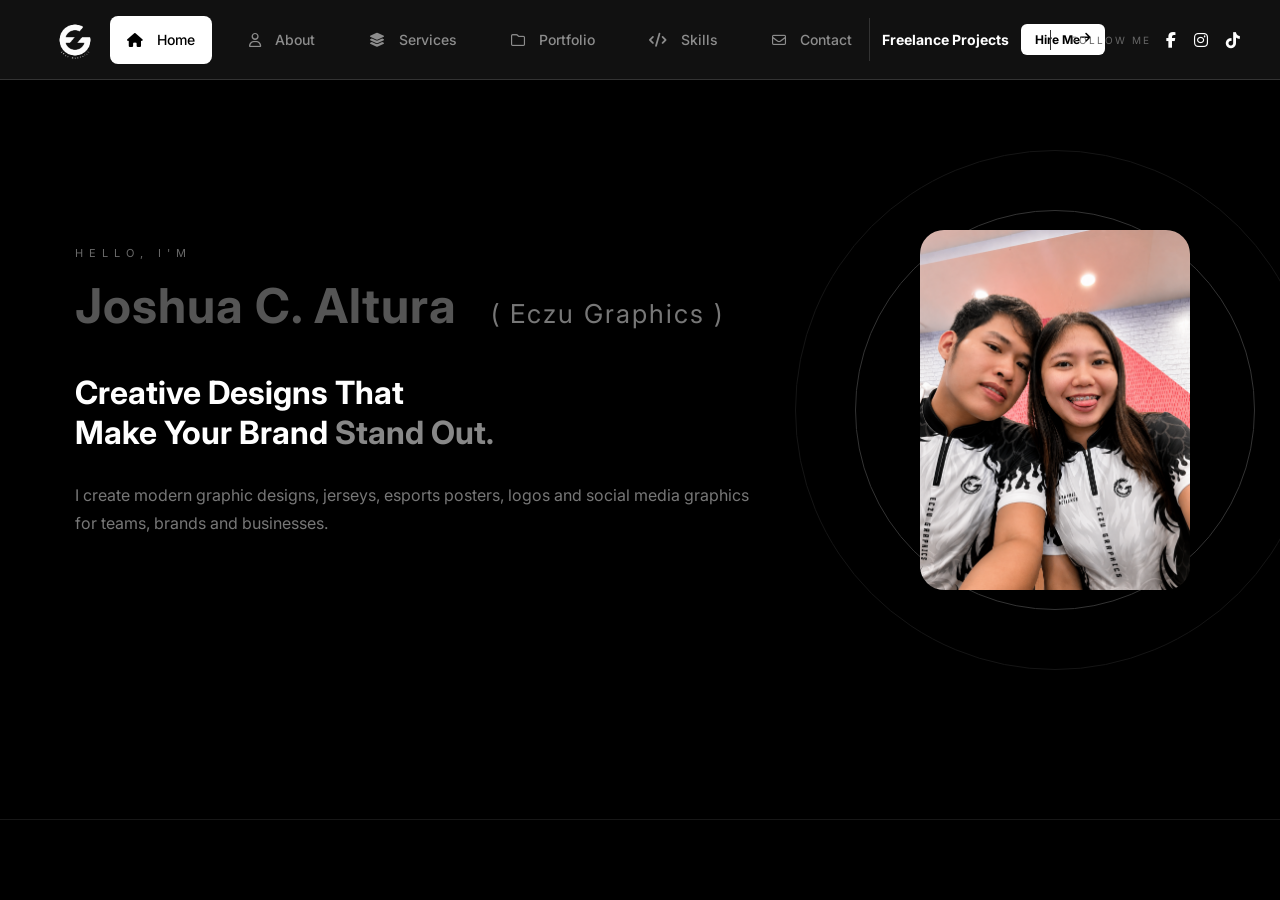
==== commit 603b3d13: "Add files via upload" ====
--- a/index.html
+++ b/index.html
@@ -111,7 +111,8 @@
         </p>
 
         <h1>
-          Joshua C. Altura <span class="brand-name">( Eczu Graphics )</span>
+          <span class="person-name">Joshua C. Altura</span>
+          <span class="brand-name">( Eczu Graphics )</span>
         </h1>
 
         <h2>
--- a/Style.css
+++ b/Style.css
@@ -2701,3 +2701,24 @@
  .main { margin-left:80px !important; width:calc(100% - 80px) !important; max-width:calc(100% - 80px) !important; padding:0 10px !important; }
  .sidebar nav a { font-size:9px !important; }
 }
+
+/* Home mobile heading: name on one line, brand underneath */
+@media (max-width: 800px) {
+  .hero h1 .person-name {
+    display: block !important;
+    font-size: clamp(15px, 4.1vw, 26px) !important;
+    line-height: 1.2 !important;
+    letter-spacing: -0.5px !important;
+    white-space: nowrap !important;
+    overflow-wrap: normal !important;
+    color: #fff !important;
+  }
+  .hero h1 .brand-name {
+    display: block !important;
+    font-size: clamp(12px, 3.4vw, 18px) !important;
+    line-height: 1.4 !important;
+    letter-spacing: 0 !important;
+    white-space: nowrap !important;
+    margin-top: 8px !important;
+  }
+}
